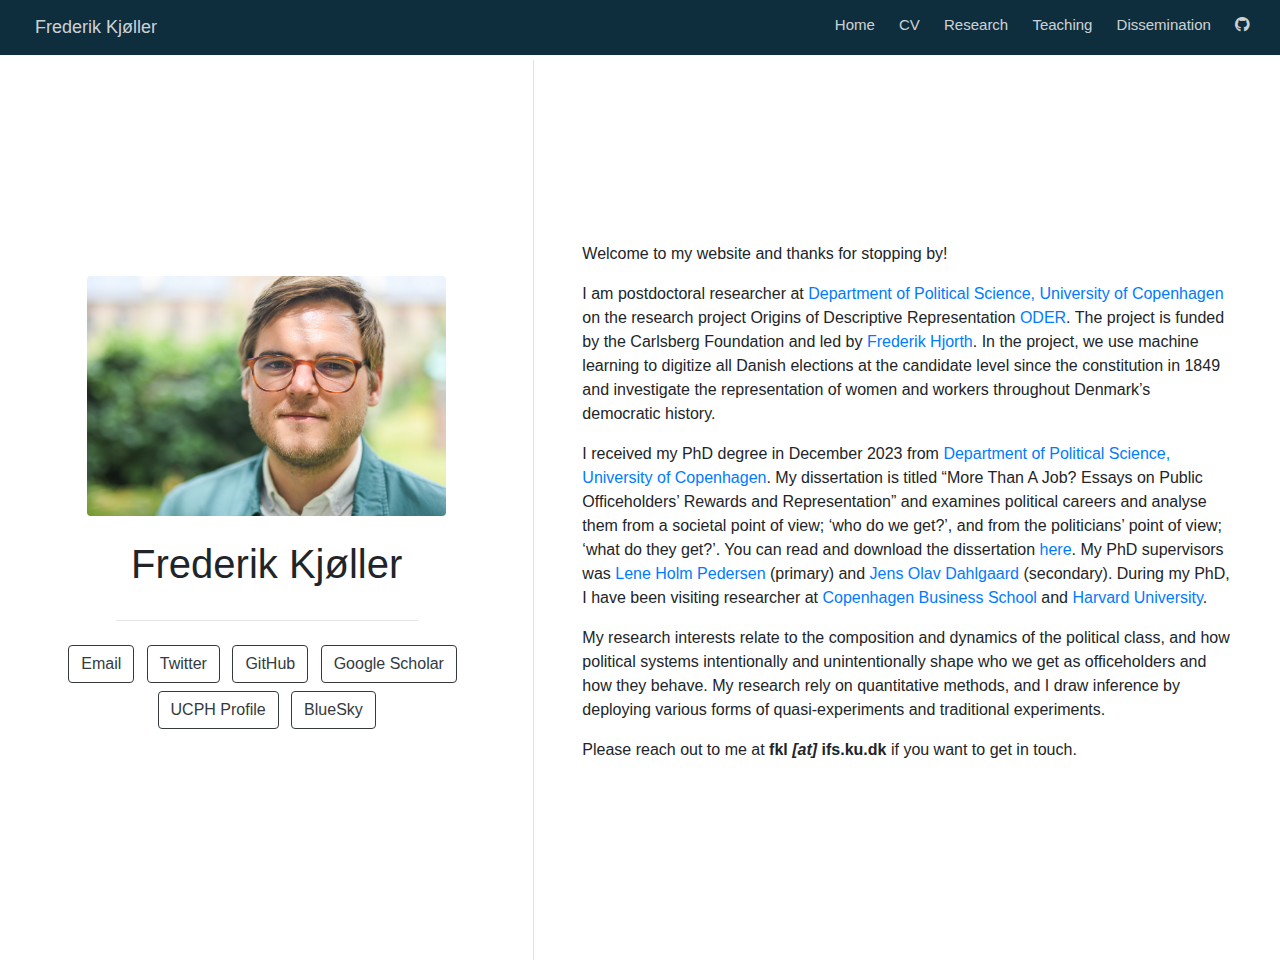
==== docs/index.html @ 283f20e9 "new dissertation link" ====
<!doctype html>
<html lang="en">
  <head>
    <!-- Required meta tags -->
    <meta charset="utf-8">
    <meta name="viewport" content="width=device-width, initial-scale=1, shrink-to-fit=no">

    <!-- Bootstrap CSS -->
    <link rel="stylesheet" href="https://stackpath.bootstrapcdn.com/bootstrap/4.5.0/css/bootstrap.min.css">

    <link href="https://fonts.googleapis.com/css2?family=Roboto+Slab&display=swap" rel="stylesheet">
    <style type="text/css">body {font-family: 'Roboto Slab', serif;}</style>

    <title>Frederik Kjøller</title>

    
          <!--radix_placeholder_navigation_in_header-->
          <meta name="distill:offset" content=""/>

          <script type="application/javascript">

            window.headroom_prevent_pin = false;

            window.document.addEventListener("DOMContentLoaded", function (event) {

              // initialize headroom for banner
              var header = $('header').get(0);
              var headerHeight = header.offsetHeight;
              var headroom = new Headroom(header, {
                tolerance: 5,
                onPin : function() {
                  if (window.headroom_prevent_pin) {
                    window.headroom_prevent_pin = false;
                    headroom.unpin();
                  }
                }
              });
              headroom.init();
              if(window.location.hash)
                headroom.unpin();
              $(header).addClass('headroom--transition');

              // offset scroll location for banner on hash change
              // (see: https://github.com/WickyNilliams/headroom.js/issues/38)
              window.addEventListener("hashchange", function(event) {
                window.scrollTo(0, window.pageYOffset - (headerHeight + 25));
              });

              // responsive menu
              $('.distill-site-header').each(function(i, val) {
                var topnav = $(this);
                var toggle = topnav.find('.nav-toggle');
                toggle.on('click', function() {
                  topnav.toggleClass('responsive');
                });
              });

              // nav dropdowns
              $('.nav-dropbtn').click(function(e) {
                $(this).next('.nav-dropdown-content').toggleClass('nav-dropdown-active');
                $(this).parent().siblings('.nav-dropdown')
                   .children('.nav-dropdown-content').removeClass('nav-dropdown-active');
              });
              $("body").click(function(e){
                $('.nav-dropdown-content').removeClass('nav-dropdown-active');
              });
              $(".nav-dropdown").click(function(e){
                e.stopPropagation();
              });
            });
          </script>

          <style type="text/css">

          /* Theme (user-documented overrideables for nav appearance) */

          .distill-site-nav {
            color: rgba(255, 255, 255, 0.8);
            background-color: #0F2E3D;
            font-size: 15px;
            font-weight: 300;
          }

          .distill-site-nav a {
            color: inherit;
            text-decoration: none;
          }

          .distill-site-nav a:hover {
            color: white;
          }

          @media print {
            .distill-site-nav {
              display: none;
            }
          }

          .distill-site-header {

          }

          .distill-site-footer {

          }


          /* Site Header */

          .distill-site-header {
            width: 100%;
            box-sizing: border-box;
            z-index: 3;
          }

          .distill-site-header .nav-left {
            display: inline-block;
            margin-left: 8px;
          }

          @media screen and (max-width: 768px) {
            .distill-site-header .nav-left {
              margin-left: 0;
            }
          }


          .distill-site-header .nav-right {
            float: right;
            margin-right: 8px;
          }

          .distill-site-header a,
          .distill-site-header .title {
            display: inline-block;
            text-align: center;
            padding: 14px 10px 14px 10px;
          }

          .distill-site-header .title {
            font-size: 18px;
            min-width: 150px;
          }

          .distill-site-header .logo {
            padding: 0;
          }

          .distill-site-header .logo img {
            display: none;
            max-height: 20px;
            width: auto;
            margin-bottom: -4px;
          }

          .distill-site-header .nav-image img {
            max-height: 18px;
            width: auto;
            display: inline-block;
            margin-bottom: -3px;
          }



          @media screen and (min-width: 1000px) {
            .distill-site-header .logo img {
              display: inline-block;
            }
            .distill-site-header .nav-left {
              margin-left: 20px;
            }
            .distill-site-header .nav-right {
              margin-right: 20px;
            }
            .distill-site-header .title {
              padding-left: 12px;
            }
          }


          .distill-site-header .nav-toggle {
            display: none;
          }

          .nav-dropdown {
            display: inline-block;
            position: relative;
          }

          .nav-dropdown .nav-dropbtn {
            border: none;
            outline: none;
            color: rgba(255, 255, 255, 0.8);
            padding: 16px 10px;
            background-color: transparent;
            font-family: inherit;
            font-size: inherit;
            font-weight: inherit;
            margin: 0;
            margin-top: 1px;
            z-index: 2;
          }

          .nav-dropdown-content {
            display: none;
            position: absolute;
            background-color: white;
            min-width: 200px;
            border: 1px solid rgba(0,0,0,0.15);
            border-radius: 4px;
            box-shadow: 0px 8px 16px 0px rgba(0,0,0,0.1);
            z-index: 1;
            margin-top: 2px;
            white-space: nowrap;
            padding-top: 4px;
            padding-bottom: 4px;
          }

          .nav-dropdown-content hr {
            margin-top: 4px;
            margin-bottom: 4px;
            border: none;
            border-bottom: 1px solid rgba(0, 0, 0, 0.1);
          }

          .nav-dropdown-active {
            display: block;
          }

          .nav-dropdown-content a, .nav-dropdown-content .nav-dropdown-header {
            color: black;
            padding: 6px 24px;
            text-decoration: none;
            display: block;
            text-align: left;
          }

          .nav-dropdown-content .nav-dropdown-header {
            display: block;
            padding: 5px 24px;
            padding-bottom: 0;
            text-transform: uppercase;
            font-size: 14px;
            color: #999999;
            white-space: nowrap;
          }

          .nav-dropdown:hover .nav-dropbtn {
            color: white;
          }

          .nav-dropdown-content a:hover {
            background-color: #ddd;
            color: black;
          }

          .nav-right .nav-dropdown-content {
            margin-left: -45%;
            right: 0;
          }

          @media screen and (max-width: 768px) {
            .distill-site-header a, .distill-site-header .nav-dropdown  {display: none;}
            .distill-site-header a.nav-toggle {
              float: right;
              display: block;
            }
            .distill-site-header .title {
              margin-left: 0;
            }
            .distill-site-header .nav-right {
              margin-right: 0;
            }
            .distill-site-header {
              overflow: hidden;
            }
            .nav-right .nav-dropdown-content {
              margin-left: 0;
            }
          }


          @media screen and (max-width: 768px) {
            .distill-site-header.responsive {position: relative; min-height: 500px; }
            .distill-site-header.responsive a.nav-toggle {
              position: absolute;
              right: 0;
              top: 0;
            }
            .distill-site-header.responsive a,
            .distill-site-header.responsive .nav-dropdown {
              display: block;
              text-align: left;
            }
            .distill-site-header.responsive .nav-left,
            .distill-site-header.responsive .nav-right {
              width: 100%;
            }
            .distill-site-header.responsive .nav-dropdown {float: none;}
            .distill-site-header.responsive .nav-dropdown-content {position: relative;}
            .distill-site-header.responsive .nav-dropdown .nav-dropbtn {
              display: block;
              width: 100%;
              text-align: left;
            }
          }

          /* Site Footer */

          .distill-site-footer {
            width: 100%;
            overflow: hidden;
            box-sizing: border-box;
            z-index: 3;
            margin-top: 30px;
            padding-top: 30px;
            padding-bottom: 30px;
            text-align: center;
          }

          /* Headroom */

          d-title {
            padding-top: 6rem;
          }

          @media print {
            d-title {
              padding-top: 4rem;
            }
          }

          .headroom {
            z-index: 1000;
            position: fixed;
            top: 0;
            left: 0;
            right: 0;
          }

          .headroom--transition {
            transition: all .4s ease-in-out;
          }

          .headroom--unpinned {
            top: -100px;
          }

          .headroom--pinned {
            top: 0;
          }

          /* adjust viewport for navbar height */
          /* helps vertically center bootstrap (non-distill) content */
          .min-vh-100 {
            min-height: calc(100vh - 100px) !important;
          }

          </style>

          <script src="site_libs/jquery-3.6.0/jquery-3.6.0.min.js"></script>
          <link href="site_libs/font-awesome-5.1.0/css/all.css" rel="stylesheet"/>
          <link href="site_libs/font-awesome-5.1.0/css/v4-shims.css" rel="stylesheet"/>
          <script src="site_libs/headroom-0.9.4/headroom.min.js"></script>
          <script src="site_libs/autocomplete-0.37.1/autocomplete.min.js"></script>
          <script src="site_libs/fuse-6.4.1/fuse.min.js"></script>

          <script type="application/javascript">

          function getMeta(metaName) {
            var metas = document.getElementsByTagName('meta');
            for (let i = 0; i < metas.length; i++) {
              if (metas[i].getAttribute('name') === metaName) {
                return metas[i].getAttribute('content');
              }
            }
            return '';
          }

          function offsetURL(url) {
            var offset = getMeta('distill:offset');
            return offset ? offset + '/' + url : url;
          }

          function createFuseIndex() {

            // create fuse index
            var options = {
              keys: [
                { name: 'title', weight: 20 },
                { name: 'categories', weight: 15 },
                { name: 'description', weight: 10 },
                { name: 'contents', weight: 5 },
              ],
              ignoreLocation: true,
              threshold: 0
            };
            var fuse = new window.Fuse([], options);

            // fetch the main search.json
            return fetch(offsetURL('search.json'))
              .then(function(response) {
                if (response.status == 200) {
                  return response.json().then(function(json) {
                    // index main articles
                    json.articles.forEach(function(article) {
                      fuse.add(article);
                    });
                    // download collections and index their articles
                    return Promise.all(json.collections.map(function(collection) {
                      return fetch(offsetURL(collection)).then(function(response) {
                        if (response.status === 200) {
                          return response.json().then(function(articles) {
                            articles.forEach(function(article) {
                              fuse.add(article);
                            });
                          })
                        } else {
                          return Promise.reject(
                            new Error('Unexpected status from search index request: ' +
                                      response.status)
                          );
                        }
                      });
                    })).then(function() {
                      return fuse;
                    });
                  });

                } else {
                  return Promise.reject(
                    new Error('Unexpected status from search index request: ' +
                                response.status)
                  );
                }
              });
          }

          window.document.addEventListener("DOMContentLoaded", function (event) {

            // get search element (bail if we don't have one)
            var searchEl = window.document.getElementById('distill-search');
            if (!searchEl)
              return;

            createFuseIndex()
              .then(function(fuse) {

                // make search box visible
                searchEl.classList.remove('hidden');

                // initialize autocomplete
                var options = {
                  autoselect: true,
                  hint: false,
                  minLength: 2,
                };
                window.autocomplete(searchEl, options, [{
                  source: function(query, callback) {
                    const searchOptions = {
                      isCaseSensitive: false,
                      shouldSort: true,
                      minMatchCharLength: 2,
                      limit: 10,
                    };
                    var results = fuse.search(query, searchOptions);
                    callback(results
                      .map(function(result) { return result.item; })
                    );
                  },
                  templates: {
                    suggestion: function(suggestion) {
                      var img = suggestion.preview && Object.keys(suggestion.preview).length > 0
                        ? `<img src="${offsetURL(suggestion.preview)}"</img>`
                        : '';
                      var html = `
                        <div class="search-item">
                          <h3>${suggestion.title}</h3>
                          <div class="search-item-description">
                            ${suggestion.description || ''}
                          </div>
                          <div class="search-item-preview">
                            ${img}
                          </div>
                        </div>
                      `;
                      return html;
                    }
                  }
                }]).on('autocomplete:selected', function(event, suggestion) {
                  window.location.href = offsetURL(suggestion.path);
                });
                // remove inline display style on autocompleter (we want to
                // manage responsive display via css)
                $('.algolia-autocomplete').css("display", "");
              })
              .catch(function(error) {
                console.log(error);
              });

          });

          </script>

          <style type="text/css">

          .nav-search {
            font-size: x-small;
          }

          /* Algolioa Autocomplete */

          .algolia-autocomplete {
            display: inline-block;
            margin-left: 10px;
            vertical-align: sub;
            background-color: white;
            color: black;
            padding: 6px;
            padding-top: 8px;
            padding-bottom: 0;
            border-radius: 6px;
            border: 1px #0F2E3D solid;
            width: 180px;
          }


          @media screen and (max-width: 768px) {
            .distill-site-nav .algolia-autocomplete {
              display: none;
              visibility: hidden;
            }
            .distill-site-nav.responsive .algolia-autocomplete {
              display: inline-block;
              visibility: visible;
            }
            .distill-site-nav.responsive .algolia-autocomplete .aa-dropdown-menu {
              margin-left: 0;
              width: 400px;
              max-height: 400px;
            }
          }

          .algolia-autocomplete .aa-input, .algolia-autocomplete .aa-hint {
            width: 90%;
            outline: none;
            border: none;
          }

          .algolia-autocomplete .aa-hint {
            color: #999;
          }
          .algolia-autocomplete .aa-dropdown-menu {
            width: 550px;
            max-height: 70vh;
            overflow-x: visible;
            overflow-y: scroll;
            padding: 5px;
            margin-top: 3px;
            margin-left: -150px;
            background-color: #fff;
            border-radius: 5px;
            border: 1px solid #999;
            border-top: none;
          }

          .algolia-autocomplete .aa-dropdown-menu .aa-suggestion {
            cursor: pointer;
            padding: 5px 4px;
            border-bottom: 1px solid #eee;
          }

          .algolia-autocomplete .aa-dropdown-menu .aa-suggestion:last-of-type {
            border-bottom: none;
            margin-bottom: 2px;
          }

          .algolia-autocomplete .aa-dropdown-menu .aa-suggestion .search-item {
            overflow: hidden;
            font-size: 0.8em;
            line-height: 1.4em;
          }

          .algolia-autocomplete .aa-dropdown-menu .aa-suggestion .search-item h3 {
            font-size: 1rem;
            margin-block-start: 0;
            margin-block-end: 5px;
          }

          .algolia-autocomplete .aa-dropdown-menu .aa-suggestion .search-item-description {
            display: inline-block;
            overflow: hidden;
            height: 2.8em;
            width: 80%;
            margin-right: 4%;
          }

          .algolia-autocomplete .aa-dropdown-menu .aa-suggestion .search-item-preview {
            display: inline-block;
            width: 15%;
          }

          .algolia-autocomplete .aa-dropdown-menu .aa-suggestion .search-item-preview img {
            height: 3em;
            width: auto;
            display: none;
          }

          .algolia-autocomplete .aa-dropdown-menu .aa-suggestion .search-item-preview img[src] {
            display: initial;
          }

          .algolia-autocomplete .aa-dropdown-menu .aa-suggestion.aa-cursor {
            background-color: #eee;
          }
          .algolia-autocomplete .aa-dropdown-menu .aa-suggestion em {
            font-weight: bold;
            font-style: normal;
          }

          </style>


          <!--/radix_placeholder_navigation_in_header-->
          <!--radix_placeholder_site_in_header-->
          <!--/radix_placeholder_site_in_header-->
          
          <style type="text/css">
          body {
            padding-top: 60px;
          }
          </style>
          <style type="text/css">
          /* base variables */

          /* Edit the CSS properties in this file to create a custom
             Distill theme. Only edit values in the right column
             for each row; values shown are the CSS defaults.
             To return any property to the default,
             you may set its value to: unset
             All rows must end with a semi-colon.                      */

          /* Optional: embed custom fonts here with `@import`          */
          /* This must remain at the top of this file.                 */



          html {
            /*-- Main font sizes --*/
            --title-size:      50px;
            --body-size:       1.06rem;
            --code-size:       14px;
            --aside-size:      12px;
            --fig-cap-size:    13px;
            /*-- Main font colors --*/
            --title-color:     #000000;
            --header-color:    rgba(0, 0, 0, 0.8);
            --body-color:      rgba(0, 0, 0, 0.8);
            --aside-color:     rgba(0, 0, 0, 0.6);
            --fig-cap-color:   rgba(0, 0, 0, 0.6);
            /*-- Specify custom fonts ~~~ must be imported above   --*/
            --heading-font:    sans-serif;
            --mono-font:       monospace;
            --body-font:       sans-serif;
            --navbar-font:     sans-serif;  /* websites + blogs only */
          }

          /*-- ARTICLE METADATA --*/
          d-byline {
            --heading-size:    0.6rem;
            --heading-color:   rgba(0, 0, 0, 0.5);
            --body-size:       0.8rem;
            --body-color:      rgba(0, 0, 0, 0.8);
          }

          /*-- ARTICLE TABLE OF CONTENTS --*/
          .d-contents {
            --heading-size:    18px;
            --contents-size:   13px;
          }

          /*-- ARTICLE APPENDIX --*/
          d-appendix {
            --heading-size:    15px;
            --heading-color:   rgba(0, 0, 0, 0.65);
            --text-size:       0.8em;
            --text-color:      rgba(0, 0, 0, 0.5);
          }

          /*-- WEBSITE HEADER + FOOTER --*/
          /* These properties only apply to Distill sites and blogs  */

          .distill-site-header {
            --title-size:       18px;
            --text-color:       rgba(255, 255, 255, 0.8);
            --text-size:        15px;
            --hover-color:      white;
            --bkgd-color:       #0F2E3D;
          }

          .distill-site-footer {
            --text-color:       rgba(255, 255, 255, 0.8);
            --text-size:        15px;
            --hover-color:      white;
            --bkgd-color:       #0F2E3D;
          }

          /*-- Additional custom styles --*/
          /* Add any additional CSS rules below                      */
          </style>
          <style type="text/css">
          /* base variables */

          /* Edit the CSS properties in this file to create a custom
             Distill theme. Only edit values in the right column
             for each row; values shown are the CSS defaults.
             To return any property to the default,
             you may set its value to: unset
             All rows must end with a semi-colon.                      */

          /* Optional: embed custom fonts here with `@import`          */
          /* This must remain at the top of this file.                 */



          html {
            /*-- Main font sizes --*/
            --title-size:      25px;
            --body-size:       0.85rem;
            --code-size:       14px;
            --aside-size:      12px;
            --fig-cap-size:    13px;
            /*-- Main font colors --*/
            --title-color:     #000000; /* this is title like "research" */
            --header-color:    rgba(0, 0, 0, 0.8); /* header */
            --body-color:      rgba(0, 0, 0, 0.8); /* selve brødteksten */
            --aside-color:     rgba(0, 0, 0, 0.6);
            --fig-cap-color:   rgba(0, 0, 0, 0.6);
            /*-- Specify custom fonts ~~~ must be imported above   --*/
            --heading-font:    sans-serif;
            --mono-font:       monospace;
            --body-font:       sans-serif;
            --navbar-font:     sans-serif;  /* websites + blogs only */
          }

          /*-- ARTICLE METADATA --*/
          d-byline {
            --heading-size:    0.6rem;
            --heading-color:   rgba(0, 0, 0, 0.5);
            --body-size:       0.8rem;
            --body-color:      rgba(0, 0, 0, 0.8);
          }

          /*-- ARTICLE TABLE OF CONTENTS --*/
          .d-contents {
            --heading-size:    18px;
            --contents-size:   13px;
          }

          /*-- ARTICLE APPENDIX --*/
          d-appendix {
            --heading-size:    15px;
            --heading-color:   rgba(0, 0, 0, 0.65);
            --text-size:       0.8em;
            --text-color:      rgba(0, 0, 0, 0.5);
          }

          /*-- WEBSITE HEADER + FOOTER --*/
          /* These properties only apply to Distill sites and blogs  */

          .distill-site-header {
            --title-size:       18px;
            --text-color:       rgba(255, 255, 255, 0.8);
            --text-size:        15px;
            --hover-color:      white;
            --bkgd-color:       #0F2E3D;
          }

          .distill-site-footer {
            --text-color:       rgba(255, 255, 255, 0.8);
            --text-size:        15px;
            --hover-color:      white;
            --bkgd-color:       #0F2E3D;
          }

          /*-- Additional custom styles --*/
          /* Add any additional CSS rules below                      */

          .posts-list .metadata .publishedDate {
              color: rgb(249, 83, 85);
          }

          /* Line spacing 
          .adjust-line-height {
            line-height: 1em;
          }*/

          /* Use specific font in the body of the text */
          /*html, body, p {
              /*font-weight: 200;*/
              /*line-height: 1rem;
              /*font-style: normal;*/
          /*} */</style>
          <style type="text/css">
          /* base style */

          /* FONT FAMILIES */

          :root {
            --heading-default: -apple-system, BlinkMacSystemFont, "Segoe UI", Roboto, Oxygen, Ubuntu, Cantarell, "Fira Sans", "Droid Sans", "Helvetica Neue", Arial, sans-serif;
            --mono-default: Consolas, Monaco, 'Andale Mono', 'Ubuntu Mono', monospace;
            --body-default: -apple-system, BlinkMacSystemFont, "Segoe UI", Roboto, Oxygen, Ubuntu, Cantarell, "Fira Sans", "Droid Sans", "Helvetica Neue", Arial, sans-serif;
          }

          body,
          .posts-list .post-preview p,
          .posts-list .description p {
            font-family: var(--body-font), var(--body-default);
          }

          h1, h2, h3, h4, h5, h6,
          .posts-list .post-preview h2,
          .posts-list .description h2 {
            font-family: var(--heading-font), var(--heading-default);
          }

          d-article div.sourceCode code,
          d-article pre code {
            font-family: var(--mono-font), var(--mono-default);
          }


          /*-- TITLE --*/
          d-title h1,
          .posts-list > h1 {
            color: var(--title-color, black);
          }

          d-title h1 {
            font-size: var(--title-size, 50px);
          }

          /*-- HEADERS --*/
          d-article h1,
          d-article h2,
          d-article h3,
          d-article h4,
          d-article h5,
          d-article h6 {
            color: var(--header-color, rgba(0, 0, 0, 0.8));
          }

          /*-- BODY --*/
          d-article > p,  /* only text inside of <p> tags */
          d-article > ul, /* lists */
          d-article > ol {
            color: var(--body-color, rgba(0, 0, 0, 0.8));
            font-size: var(--body-size, 1.06rem);
          }


          /*-- CODE --*/
          d-article div.sourceCode code,
          d-article pre code {
            font-size: var(--code-size, 14px);
          }

          /*-- ASIDE --*/
          d-article aside {
            font-size: var(--aside-size, 12px);
            color: var(--aside-color, rgba(0, 0, 0, 0.6));
          }

          /*-- FIGURE CAPTIONS --*/
          figure .caption,
          figure figcaption,
          .figure .caption {
            font-size: var(--fig-cap-size, 13px);
            color: var(--fig-cap-color, rgba(0, 0, 0, 0.6));
          }

          /*-- METADATA --*/
          d-byline h3 {
            font-size: var(--heading-size, 0.6rem);
            color: var(--heading-color, rgba(0, 0, 0, 0.5));
          }

          d-byline {
            font-size: var(--body-size, 0.8rem);
            color: var(--body-color, rgba(0, 0, 0, 0.8));
          }

          d-byline a,
          d-article d-byline a {
            color: var(--body-color, rgba(0, 0, 0, 0.8));
          }

          /*-- TABLE OF CONTENTS --*/
          .d-contents nav h3 {
            font-size: var(--heading-size, 18px);
          }

          .d-contents nav a {
            font-size: var(--contents-size, 13px);
          }

          /*-- APPENDIX --*/
          d-appendix h3 {
            font-size: var(--heading-size, 15px);
            color: var(--heading-color, rgba(0, 0, 0, 0.65));
          }

          d-appendix {
            font-size: var(--text-size, 0.8em);
            color: var(--text-color, rgba(0, 0, 0, 0.5));
          }

          d-appendix d-footnote-list a.footnote-backlink {
            color: var(--text-color, rgba(0, 0, 0, 0.5));
          }

          /*-- WEBSITE HEADER + FOOTER --*/
          .distill-site-header .title {
            font-size: var(--title-size, 18px);
            font-family: var(--navbar-font), var(--heading-default);
          }

          .distill-site-header a,
          .nav-dropdown .nav-dropbtn {
            font-family: var(--navbar-font), var(--heading-default);
          }

          .nav-dropdown .nav-dropbtn {
            color: var(--text-color, rgba(255, 255, 255, 0.8));
            font-size: var(--text-size, 15px);
          }

          .distill-site-header a:hover,
          .nav-dropdown:hover .nav-dropbtn {
            color: var(--hover-color, white);
          }

          .distill-site-header {
            font-size: var(--text-size, 15px);
            color: var(--text-color, rgba(255, 255, 255, 0.8));
            background-color: var(--bkgd-color, #0F2E3D);
          }

          .distill-site-footer {
            font-size: var(--text-size, 15px);
            color: var(--text-color, rgba(255, 255, 255, 0.8));
            background-color: var(--bkgd-color, #0F2E3D);
          }

          .distill-site-footer a:hover {
            color: var(--hover-color, white);
          }</style>
          <script src="/Library/Frameworks/R.framework/Versions/4.1/Resources/library/rmarkdown/rmd/h/pandoc/header-attrs.js"></script>
    
    
  </head>
  <body>

          <!--radix_placeholder_navigation_before_body-->
          <header class="header header--fixed" role="banner">
          <nav class="distill-site-nav distill-site-header">
          <div class="nav-left">
          <a href="index.html" class="title">Frederik Kjøller</a>
          </div>
          <div class="nav-right">
          <a href="index.html">Home</a>
          <a href="cv.html">CV</a>
          <a href="research.html">Research</a>
          <a href="teaching.html">Teaching</a>
          <a href="dissemination.html">Dissemination</a>
          <a href="https://github.com/fkjoellerlarsen">
          <i class="fab fa-github" aria-hidden="true"></i>
          </a>
          <a href="javascript:void(0);" class="nav-toggle">&#9776;</a>
          </div>
          </nav>
          </header>
          <!--/radix_placeholder_navigation_before_body-->
          <!--radix_placeholder_site_before_body-->
          <!--/radix_placeholder_site_before_body-->
    
    <div class="container-fluid d-none d-lg-block d-xl-block">
      <div class="d-flex row flex-row vh-100">
        <div class="d-flex flex-column col-5 align-items-center text-center align-self-center">
          <div class="mx-auto text-center">
            <div class="p-3">
              <img src="images/image_of_me.jpg" style="height:15rem" class="rounded">
            </div>
            <div class="p-2">
              <h1>Frederik Kjøller</h1>
            </div>
            <hr style="width:60%;"/>
            <div class="p-2">
              <div id="icon-list">
                <ul class="list-inline">
                                    <li class="list-inline-item">
                    <a href=mailto:fkl@ifs.ku.dk>
                      <button type="button" class="btn btn-outline-dark mb-2">
                        Email
                      </button>
                    </a>
                  </li>
                                    <li class="list-inline-item">
                    <a href=https://twitter.com/fkjoellerlarsen>
                      <button type="button" class="btn btn-outline-dark mb-2">
                        Twitter
                      </button>
                    </a>
                  </li>
                                    <li class="list-inline-item">
                    <a href=https://github.com/fkjoellerlarsen>
                      <button type="button" class="btn btn-outline-dark mb-2">
                        GitHub
                      </button>
                    </a>
                  </li>
                                    <li class="list-inline-item">
                    <a href=https://scholar.google.com/citations?user=2jFLHrgAAAAJ&amp;hl=en&amp;oi=ao>
                      <button type="button" class="btn btn-outline-dark mb-2">
                        Google Scholar
                      </button>
                    </a>
                  </li>
                                    <li class="list-inline-item">
                    <a href=https://politicalscience.ku.dk/staff/phd/?pure=en/persons/490612>
                      <button type="button" class="btn btn-outline-dark mb-2">
                        UCPH Profile
                      </button>
                    </a>
                  </li>
                                    <li class="list-inline-item">
                    <a href=https://bsky.app/profile/fkjoeller.bsky.social>
                      <button type="button" class="btn btn-outline-dark mb-2">
                        BlueSky
                      </button>
                    </a>
                  </li>
                                  </ul>
              </div>
            </div>
          </div>
        </div>
        <div class="d-flex flex-column vh-100 border-left"></div>
        <div class="d-flex flex-column col px-5 align-items-center align-self-center mh-100" style="overflow-y: scroll;">
          <div class="my-5" id="content">
            <p>Welcome to my website and thanks for stopping by!</p>
            <p>I am postdoctoral researcher at <a
            href="https://politicalscience.ku.dk/">Department of
            Political Science, University of Copenhagen</a> on the
            research project Origins of Descriptive Representation <a
            href="https://www.carlsbergfondet.dk/en/Forskningsaktiviteter/Bevillingsstatistik/Bevillingsoversigt/CF22_0819_Frederik-Hjorth">ODER</a>.
            The project is funded by the Carlsberg Foundation and led by
            <a href="https://fghjorth.github.io/">Frederik Hjorth</a>.
            In the project, we use machine learning to digitize all
            Danish elections at the candidate level since the
            constitution in 1849 and investigate the representation of
            women and workers throughout Denmark’s democratic
            history.</p>
            <p>I received my PhD degree in December 2023 from <a
            href="https://politicalscience.ku.dk/">Department of
            Political Science, University of Copenhagen</a>. My
            dissertation is titled “More Than A Job? Essays on Public
            Officeholders’ Rewards and Representation” and examines
            political careers and analyse them from a societal point of
            view; ‘who do we get?’, and from the politicians’ point of
            view; ‘what do they get?’. You can read and download the
            dissertation <a
            href="https://www.dropbox.com/scl/fi/enie81c4cpdcdr0q4jruv/Kjoeller2023morethanajob.pdf?rlkey=x45lifhnqa7a23a6a9b9jf1dv&amp;dl=0">here</a>.
            My PhD supervisors was <a
            href="https://politicalscience.ku.dk/staff/Academic_staff/?pure=en/persons/16215">Lene
            Holm Pedersen</a> (primary) and <a
            href="https://jodahlgaard.com/">Jens Olav Dahlgaard</a>
            (secondary). During my PhD, I have been visiting researcher
            at <a
            href="https://www.cbs.dk/en/research/departments-and-centres/department-of-international-economics-government-and-business">Copenhagen
            Business School</a> and <a
            href="https://gov.harvard.edu">Harvard University</a>.</p>
            <p>My research interests relate to the composition and
            dynamics of the political class, and how political systems
            intentionally and unintentionally shape who we get as
            officeholders and how they behave. My research rely on
            quantitative methods, and I draw inference by deploying
            various forms of quasi-experiments and traditional
            experiments.</p>
            <p>Please reach out to me at <strong>fkl <em>[at]</em>
            ifs.ku.dk</strong> if you want to get in touch.</p>
          </div>
        </div>
      </div>
    </div>

    <div class="container-flex min-vh-100 d-block d-lg-none d-xl-none">
      <div class="d-flex flex-row justify-content-center">
        <div class="d-flex flex-col">
          <div class="mx-auto">
            <div class="p-3 mt-3 text-center">
              <img src="images/image_of_me.jpg" style="height:15rem" class="rounded">
            </div>
            <div class="p-2 text-center">
              <h1>Frederik Kjøller</h1>
            </div>
            <hr style="width:60%;"/>

            <div class="row justify-content-center align-items-center">
              <div class="col-8 p-1 text-center">
                <div class="list-group">
                                    <a href=mailto:fkl@ifs.ku.dk>
                    <button type="button" class="list-group-item list-group-item-action my-1 rounded">
                      Email
                    </button>
                  </a>
                                    <a href=https://twitter.com/fkjoellerlarsen>
                    <button type="button" class="list-group-item list-group-item-action my-1 rounded">
                      Twitter
                    </button>
                  </a>
                                    <a href=https://github.com/fkjoellerlarsen>
                    <button type="button" class="list-group-item list-group-item-action my-1 rounded">
                      GitHub
                    </button>
                  </a>
                                    <a href=https://scholar.google.com/citations?user=2jFLHrgAAAAJ&amp;hl=en&amp;oi=ao>
                    <button type="button" class="list-group-item list-group-item-action my-1 rounded">
                      Google Scholar
                    </button>
                  </a>
                                    <a href=https://politicalscience.ku.dk/staff/phd/?pure=en/persons/490612>
                    <button type="button" class="list-group-item list-group-item-action my-1 rounded">
                      UCPH Profile
                    </button>
                  </a>
                                    <a href=https://bsky.app/profile/fkjoeller.bsky.social>
                    <button type="button" class="list-group-item list-group-item-action my-1 rounded">
                      BlueSky
                    </button>
                  </a>
                                  </div>
              </div>
            </div>
            <div class="p pt-4 px-5">
              <p>Welcome to my website and thanks for stopping by!</p>
              <p>I am postdoctoral researcher at <a
              href="https://politicalscience.ku.dk/">Department of
              Political Science, University of Copenhagen</a> on the
              research project Origins of Descriptive Representation <a
              href="https://www.carlsbergfondet.dk/en/Forskningsaktiviteter/Bevillingsstatistik/Bevillingsoversigt/CF22_0819_Frederik-Hjorth">ODER</a>.
              The project is funded by the Carlsberg Foundation and led
              by <a href="https://fghjorth.github.io/">Frederik
              Hjorth</a>. In the project, we use machine learning to
              digitize all Danish elections at the candidate level since
              the constitution in 1849 and investigate the
              representation of women and workers throughout Denmark’s
              democratic history.</p>
              <p>I received my PhD degree in December 2023 from <a
              href="https://politicalscience.ku.dk/">Department of
              Political Science, University of Copenhagen</a>. My
              dissertation is titled “More Than A Job? Essays on Public
              Officeholders’ Rewards and Representation” and examines
              political careers and analyse them from a societal point
              of view; ‘who do we get?’, and from the politicians’ point
              of view; ‘what do they get?’. You can read and download
              the dissertation <a
              href="https://www.dropbox.com/scl/fi/enie81c4cpdcdr0q4jruv/Kjoeller2023morethanajob.pdf?rlkey=x45lifhnqa7a23a6a9b9jf1dv&amp;dl=0">here</a>.
              My PhD supervisors was <a
              href="https://politicalscience.ku.dk/staff/Academic_staff/?pure=en/persons/16215">Lene
              Holm Pedersen</a> (primary) and <a
              href="https://jodahlgaard.com/">Jens Olav Dahlgaard</a>
              (secondary). During my PhD, I have been visiting
              researcher at <a
              href="https://www.cbs.dk/en/research/departments-and-centres/department-of-international-economics-government-and-business">Copenhagen
              Business School</a> and <a
              href="https://gov.harvard.edu">Harvard University</a>.</p>
              <p>My research interests relate to the composition and
              dynamics of the political class, and how political systems
              intentionally and unintentionally shape who we get as
              officeholders and how they behave. My research rely on
              quantitative methods, and I draw inference by deploying
              various forms of quasi-experiments and traditional
              experiments.</p>
              <p>Please reach out to me at <strong>fkl <em>[at]</em>
              ifs.ku.dk</strong> if you want to get in touch.</p>
            </div>
        </div>
      </div>
    </div>

    <!-- Optional JavaScript -->
    <!-- jQuery first, then Popper.js, then Bootstrap JS -->
    <script src="https://code.jquery.com/jquery-3.5.1.slim.min.js" integrity="sha384-DfXdz2htPH0lsSSs5nCTpuj/zy4C+OGpamoFVy38MVBnE+IbbVYUew+OrCXaRkfj" crossorigin="anonymous"></script>
    <script src="https://cdn.jsdelivr.net/npm/popper.js@1.16.0/dist/umd/popper.min.js" integrity="sha384-Q6E9RHvbIyZFJoft+2mJbHaEWldlvI9IOYy5n3zV9zzTtmI3UksdQRVvoxMfooAo" crossorigin="anonymous"></script>
    <script src="https://stackpath.bootstrapcdn.com/bootstrap/4.5.0/js/bootstrap.min.js" integrity="sha384-OgVRvuATP1z7JjHLkuOU7Xw704+h835Lr+6QL9UvYjZE3Ipu6Tp75j7Bh/kR0JKI" crossorigin="anonymous"></script>

      <!--radix_placeholder_site_after_body-->
      <!--/radix_placeholder_site_after_body-->
      <!--radix_placeholder_navigation_after_body-->
      <!--/radix_placeholder_navigation_after_body-->
  
  </body>
</html>
---- docs/site_libs/font-awesome-5.1.0/css/all.css ----
/*!
 * Font Awesome Free 5.1.0 by @fontawesome - https://fontawesome.com
 * License - https://fontawesome.com/license (Icons: CC BY 4.0, Fonts: SIL OFL 1.1, Code: MIT License)
 */
.fa,.fab,.fal,.far,.fas{-moz-osx-font-smoothing:grayscale;-webkit-font-smoothing:antialiased;display:inline-block;font-style:normal;font-variant:normal;text-rendering:auto;line-height:1}.fa-lg{font-size:1.33333em;line-height:.75em;vertical-align:-.0667em}.fa-xs{font-size:.75em}.fa-sm{font-size:.875em}.fa-1x{font-size:1em}.fa-2x{font-size:2em}.fa-3x{font-size:3em}.fa-4x{font-size:4em}.fa-5x{font-size:5em}.fa-6x{font-size:6em}.fa-7x{font-size:7em}.fa-8x{font-size:8em}.fa-9x{font-size:9em}.fa-10x{font-size:10em}.fa-fw{text-align:center;width:1.25em}.fa-ul{list-style-type:none;margin-left:2.5em;padding-left:0}.fa-ul>li{position:relative}.fa-li{left:-2em;position:absolute;text-align:center;width:2em;line-height:inherit}.fa-border{border:.08em solid #eee;border-radius:.1em;padding:.2em .25em .15em}.fa-pull-left{float:left}.fa-pull-right{float:right}.fa.fa-pull-left,.fab.fa-pull-left,.fal.fa-pull-left,.far.fa-pull-left,.fas.fa-pull-left{margin-right:.3em}.fa.fa-pull-right,.fab.fa-pull-right,.fal.fa-pull-right,.far.fa-pull-right,.fas.fa-pull-right{margin-left:.3em}.fa-spin{animation:a 2s infinite linear}.fa-pulse{animation:a 1s infinite steps(8)}@keyframes a{0%{transform:rotate(0deg)}to{transform:rotate(1turn)}}.fa-rotate-90{-ms-filter:"progid:DXImageTransform.Microsoft.BasicImage(rotation=1)";transform:rotate(90deg)}.fa-rotate-180{-ms-filter:"progid:DXImageTransform.Microsoft.BasicImage(rotation=2)";transform:rotate(180deg)}.fa-rotate-270{-ms-filter:"progid:DXImageTransform.Microsoft.BasicImage(rotation=3)";transform:rotate(270deg)}.fa-flip-horizontal{-ms-filter:"progid:DXImageTransform.Microsoft.BasicImage(rotation=0, mirror=1)";transform:scaleX(-1)}.fa-flip-vertical{transform:scaleY(-1)}.fa-flip-horizontal.fa-flip-vertical,.fa-flip-vertical{-ms-filter:"progid:DXImageTransform.Microsoft.BasicImage(rotation=2, mirror=1)"}.fa-flip-horizontal.fa-flip-vertical{transform:scale(-1)}:root .fa-flip-horizontal,:root .fa-flip-vertical,:root .fa-rotate-90,:root .fa-rotate-180,:root .fa-rotate-270{-webkit-filter:none;filter:none}.fa-stack{display:inline-block;height:2em;line-height:2em;position:relative;vertical-align:middle;width:2em}.fa-stack-1x,.fa-stack-2x{left:0;position:absolute;text-align:center;width:100%}.fa-stack-1x{line-height:inherit}.fa-stack-2x{font-size:2em}.fa-inverse{color:#fff}.fa-500px:before{content:"\f26e"}.fa-accessible-icon:before{content:"\f368"}.fa-accusoft:before{content:"\f369"}.fa-address-book:before{content:"\f2b9"}.fa-address-card:before{content:"\f2bb"}.fa-adjust:before{content:"\f042"}.fa-adn:before{content:"\f170"}.fa-adversal:before{content:"\f36a"}.fa-affiliatetheme:before{content:"\f36b"}.fa-algolia:before{content:"\f36c"}.fa-align-center:before{content:"\f037"}.fa-align-justify:before{content:"\f039"}.fa-align-left:before{content:"\f036"}.fa-align-right:before{content:"\f038"}.fa-allergies:before{content:"\f461"}.fa-amazon:before{content:"\f270"}.fa-amazon-pay:before{content:"\f42c"}.fa-ambulance:before{content:"\f0f9"}.fa-american-sign-language-interpreting:before{content:"\f2a3"}.fa-amilia:before{content:"\f36d"}.fa-anchor:before{content:"\f13d"}.fa-android:before{content:"\f17b"}.fa-angellist:before{content:"\f209"}.fa-angle-double-down:before{content:"\f103"}.fa-angle-double-left:before{content:"\f100"}.fa-angle-double-right:before{content:"\f101"}.fa-angle-double-up:before{content:"\f102"}.fa-angle-down:before{content:"\f107"}.fa-angle-left:before{content:"\f104"}.fa-angle-right:before{content:"\f105"}.fa-angle-up:before{content:"\f106"}.fa-angry:before{content:"\f556"}.fa-angrycreative:before{content:"\f36e"}.fa-angular:before{content:"\f420"}.fa-app-store:before{content:"\f36f"}.fa-app-store-ios:before{content:"\f370"}.fa-apper:before{content:"\f371"}.fa-apple:before{content:"\f179"}.fa-apple-pay:before{content:"\f415"}.fa-archive:before{content:"\f187"}.fa-archway:before{content:"\f557"}.fa-arrow-alt-circle-down:before{content:"\f358"}.fa-arrow-alt-circle-left:before{content:"\f359"}.fa-arrow-alt-circle-right:before{content:"\f35a"}.fa-arrow-alt-circle-up:before{content:"\f35b"}.fa-arrow-circle-down:before{content:"\f0ab"}.fa-arrow-circle-left:before{content:"\f0a8"}.fa-arrow-circle-right:before{content:"\f0a9"}.fa-arrow-circle-up:before{content:"\f0aa"}.fa-arrow-down:before{content:"\f063"}.fa-arrow-left:before{content:"\f060"}.fa-arrow-right:before{content:"\f061"}.fa-arrow-up:before{content:"\f062"}.fa-arrows-alt:before{content:"\f0b2"}.fa-arrows-alt-h:before{content:"\f337"}.fa-arrows-alt-v:before{content:"\f338"}.fa-assistive-listening-systems:before{content:"\f2a2"}.fa-asterisk:before{content:"\f069"}.fa-asymmetrik:before{content:"\f372"}.fa-at:before{content:"\f1fa"}.fa-atlas:before{content:"\f558"}.fa-audible:before{content:"\f373"}.fa-audio-description:before{content:"\f29e"}.fa-autoprefixer:before{content:"\f41c"}.fa-avianex:before{content:"\f374"}.fa-aviato:before{content:"\f421"}.fa-award:before{content:"\f559"}.fa-aws:before{content:"\f375"}.fa-backspace:before{content:"\f55a"}.fa-backward:before{content:"\f04a"}.fa-balance-scale:before{content:"\f24e"}.fa-ban:before{content:"\f05e"}.fa-band-aid:before{content:"\f462"}.fa-bandcamp:before{content:"\f2d5"}.fa-barcode:before{content:"\f02a"}.fa-bars:before{content:"\f0c9"}.fa-baseball-ball:before{content:"\f433"}.fa-basketball-ball:before{content:"\f434"}.fa-bath:before{content:"\f2cd"}.fa-battery-empty:before{content:"\f244"}.fa-battery-full:before{content:"\f240"}.fa-battery-half:before{content:"\f242"}.fa-battery-quarter:before{content:"\f243"}.fa-battery-three-quarters:before{content:"\f241"}.fa-bed:before{content:"\f236"}.fa-beer:before{content:"\f0fc"}.fa-behance:before{content:"\f1b4"}.fa-behance-square:before{content:"\f1b5"}.fa-bell:before{content:"\f0f3"}.fa-bell-slash:before{content:"\f1f6"}.fa-bezier-curve:before{content:"\f55b"}.fa-bicycle:before{content:"\f206"}.fa-bimobject:before{content:"\f378"}.fa-binoculars:before{content:"\f1e5"}.fa-birthday-cake:before{content:"\f1fd"}.fa-bitbucket:before{content:"\f171"}.fa-bitcoin:before{content:"\f379"}.fa-bity:before{content:"\f37a"}.fa-black-tie:before{content:"\f27e"}.fa-blackberry:before{content:"\f37b"}.fa-blender:before{content:"\f517"}.fa-blind:before{content:"\f29d"}.fa-blogger:before{content:"\f37c"}.fa-blogger-b:before{content:"\f37d"}.fa-bluetooth:before{content:"\f293"}.fa-bluetooth-b:before{content:"\f294"}.fa-bold:before{content:"\f032"}.fa-bolt:before{content:"\f0e7"}.fa-bomb:before{content:"\f1e2"}.fa-bong:before{content:"\f55c"}.fa-book:before{content:"\f02d"}.fa-book-open:before{content:"\f518"}.fa-bookmark:before{content:"\f02e"}.fa-bowling-ball:before{content:"\f436"}.fa-box:before{content:"\f466"}.fa-box-open:before{content:"\f49e"}.fa-boxes:before{content:"\f468"}.fa-braille:before{content:"\f2a1"}.fa-briefcase:before{content:"\f0b1"}.fa-briefcase-medical:before{content:"\f469"}.fa-broadcast-tower:before{content:"\f519"}.fa-broom:before{content:"\f51a"}.fa-brush:before{content:"\f55d"}.fa-btc:before{content:"\f15a"}.fa-bug:before{content:"\f188"}.fa-building:before{content:"\f1ad"}.fa-bullhorn:before{content:"\f0a1"}.fa-bullseye:before{content:"\f140"}.fa-burn:before{content:"\f46a"}.fa-buromobelexperte:before{content:"\f37f"}.fa-bus:before{content:"\f207"}.fa-bus-alt:before{content:"\f55e"}.fa-buysellads:before{content:"\f20d"}.fa-calculator:before{content:"\f1ec"}.fa-calendar:before{content:"\f133"}.fa-calendar-alt:before{content:"\f073"}.fa-calendar-check:before{content:"\f274"}.fa-calendar-minus:before{content:"\f272"}.fa-calendar-plus:before{content:"\f271"}.fa-calendar-times:before{content:"\f273"}.fa-camera:before{content:"\f030"}.fa-camera-retro:before{content:"\f083"}.fa-cannabis:before{content:"\f55f"}.fa-capsules:before{content:"\f46b"}.fa-car:before{content:"\f1b9"}.fa-caret-down:before{content:"\f0d7"}.fa-caret-left:before{content:"\f0d9"}.fa-caret-right:before{content:"\f0da"}.fa-caret-square-down:before{content:"\f150"}.fa-caret-square-left:before{content:"\f191"}.fa-caret-square-right:before{content:"\f152"}.fa-caret-square-up:before{content:"\f151"}.fa-caret-up:before{content:"\f0d8"}.fa-cart-arrow-down:before{content:"\f218"}.fa-cart-plus:before{content:"\f217"}.fa-cc-amazon-pay:before{content:"\f42d"}.fa-cc-amex:before{content:"\f1f3"}.fa-cc-apple-pay:before{content:"\f416"}.fa-cc-diners-club:before{content:"\f24c"}.fa-cc-discover:before{content:"\f1f2"}.fa-cc-jcb:before{content:"\f24b"}.fa-cc-mastercard:before{content:"\f1f1"}.fa-cc-paypal:before{content:"\f1f4"}.fa-cc-stripe:before{content:"\f1f5"}.fa-cc-visa:before{content:"\f1f0"}.fa-centercode:before{content:"\f380"}.fa-certificate:before{content:"\f0a3"}.fa-chalkboard:before{content:"\f51b"}.fa-chalkboard-teacher:before{content:"\f51c"}.fa-chart-area:before{content:"\f1fe"}.fa-chart-bar:before{content:"\f080"}.fa-chart-line:before{content:"\f201"}.fa-chart-pie:before{content:"\f200"}.fa-check:before{content:"\f00c"}.fa-check-circle:before{content:"\f058"}.fa-check-double:before{content:"\f560"}.fa-check-square:before{content:"\f14a"}.fa-chess:before{content:"\f439"}.fa-chess-bishop:before{content:"\f43a"}.fa-chess-board:before{content:"\f43c"}.fa-chess-king:before{content:"\f43f"}.fa-chess-knight:before{content:"\f441"}.fa-chess-pawn:before{content:"\f443"}.fa-chess-queen:before{content:"\f445"}.fa-chess-rook:before{content:"\f447"}.fa-chevron-circle-down:before{content:"\f13a"}.fa-chevron-circle-left:before{content:"\f137"}.fa-chevron-circle-right:before{content:"\f138"}.fa-chevron-circle-up:before{content:"\f139"}.fa-chevron-down:before{content:"\f078"}.fa-chevron-left:before{content:"\f053"}.fa-chevron-right:before{content:"\f054"}.fa-chevron-up:before{content:"\f077"}.fa-child:before{content:"\f1ae"}.fa-chrome:before{content:"\f268"}.fa-church:before{content:"\f51d"}.fa-circle:before{content:"\f111"}.fa-circle-notch:before{content:"\f1ce"}.fa-clipboard:before{content:"\f328"}.fa-clipboard-check:before{content:"\f46c"}.fa-clipboard-list:before{content:"\f46d"}.fa-clock:before{content:"\f017"}.fa-clone:before{content:"\f24d"}.fa-closed-captioning:before{content:"\f20a"}.fa-cloud:before{content:"\f0c2"}.fa-cloud-download-alt:before{content:"\f381"}.fa-cloud-upload-alt:before{content:"\f382"}.fa-cloudscale:before{content:"\f383"}.fa-cloudsmith:before{content:"\f384"}.fa-cloudversify:before{content:"\f385"}.fa-cocktail:before{content:"\f561"}.fa-code:before{content:"\f121"}.fa-code-branch:before{content:"\f126"}.fa-codepen:before{content:"\f1cb"}.fa-codiepie:before{content:"\f284"}.fa-coffee:before{content:"\f0f4"}.fa-cog:before{content:"\f013"}.fa-cogs:before{content:"\f085"}.fa-coins:before{content:"\f51e"}.fa-columns:before{content:"\f0db"}.fa-comment:before{content:"\f075"}.fa-comment-alt:before{content:"\f27a"}.fa-comment-dots:before{content:"\f4ad"}.fa-comment-slash:before{content:"\f4b3"}.fa-comments:before{content:"\f086"}.fa-compact-disc:before{content:"\f51f"}.fa-compass:before{content:"\f14e"}.fa-compress:before{content:"\f066"}.fa-concierge-bell:before{content:"\f562"}.fa-connectdevelop:before{content:"\f20e"}.fa-contao:before{content:"\f26d"}.fa-cookie:before{content:"\f563"}.fa-cookie-bite:before{content:"\f564"}.fa-copy:before{content:"\f0c5"}.fa-copyright:before{content:"\f1f9"}.fa-couch:before{content:"\f4b8"}.fa-cpanel:before{content:"\f388"}.fa-creative-commons:before{content:"\f25e"}.fa-creative-commons-by:before{content:"\f4e7"}.fa-creative-commons-nc:before{content:"\f4e8"}.fa-creative-commons-nc-eu:before{content:"\f4e9"}.fa-creative-commons-nc-jp:before{content:"\f4ea"}.fa-creative-commons-nd:before{content:"\f4eb"}.fa-creative-commons-pd:before{content:"\f4ec"}.fa-creative-commons-pd-alt:before{content:"\f4ed"}.fa-creative-commons-remix:before{content:"\f4ee"}.fa-creative-commons-sa:before{content:"\f4ef"}.fa-creative-commons-sampling:before{content:"\f4f0"}.fa-creative-commons-sampling-plus:before{content:"\f4f1"}.fa-creative-commons-share:before{content:"\f4f2"}.fa-credit-card:before{content:"\f09d"}.fa-crop:before{content:"\f125"}.fa-crop-alt:before{content:"\f565"}.fa-crosshairs:before{content:"\f05b"}.fa-crow:before{content:"\f520"}.fa-crown:before{content:"\f521"}.fa-css3:before{content:"\f13c"}.fa-css3-alt:before{content:"\f38b"}.fa-cube:before{content:"\f1b2"}.fa-cubes:before{content:"\f1b3"}.fa-cut:before{content:"\f0c4"}.fa-cuttlefish:before{content:"\f38c"}.fa-d-and-d:before{content:"\f38d"}.fa-dashcube:before{content:"\f210"}.fa-database:before{content:"\f1c0"}.fa-deaf:before{content:"\f2a4"}.fa-delicious:before{content:"\f1a5"}.fa-deploydog:before{content:"\f38e"}.fa-deskpro:before{content:"\f38f"}.fa-desktop:before{content:"\f108"}.fa-deviantart:before{content:"\f1bd"}.fa-diagnoses:before{content:"\f470"}.fa-dice:before{content:"\f522"}.fa-dice-five:before{content:"\f523"}.fa-dice-four:before{content:"\f524"}.fa-dice-one:before{content:"\f525"}.fa-dice-six:before{content:"\f526"}.fa-dice-three:before{content:"\f527"}.fa-dice-two:before{content:"\f528"}.fa-digg:before{content:"\f1a6"}.fa-digital-ocean:before{content:"\f391"}.fa-digital-tachograph:before{content:"\f566"}.fa-discord:before{content:"\f392"}.fa-discourse:before{content:"\f393"}.fa-divide:before{content:"\f529"}.fa-dizzy:before{content:"\f567"}.fa-dna:before{content:"\f471"}.fa-dochub:before{content:"\f394"}.fa-docker:before{content:"\f395"}.fa-dollar-sign:before{content:"\f155"}.fa-dolly:before{content:"\f472"}.fa-dolly-flatbed:before{content:"\f474"}.fa-donate:before{content:"\f4b9"}.fa-door-closed:before{content:"\f52a"}.fa-door-open:before{content:"\f52b"}.fa-dot-circle:before{content:"\f192"}.fa-dove:before{content:"\f4ba"}.fa-download:before{content:"\f019"}.fa-draft2digital:before{content:"\f396"}.fa-drafting-compass:before{content:"\f568"}.fa-dribbble:before{content:"\f17d"}.fa-dribbble-square:before{content:"\f397"}.fa-dropbox:before{content:"\f16b"}.fa-drum:before{content:"\f569"}.fa-drum-steelpan:before{content:"\f56a"}.fa-drupal:before{content:"\f1a9"}.fa-dumbbell:before{content:"\f44b"}.fa-dyalog:before{content:"\f399"}.fa-earlybirds:before{content:"\f39a"}.fa-ebay:before{content:"\f4f4"}.fa-edge:before{content:"\f282"}.fa-edit:before{content:"\f044"}.fa-eject:before{content:"\f052"}.fa-elementor:before{content:"\f430"}.fa-ellipsis-h:before{content:"\f141"}.fa-ellipsis-v:before{content:"\f142"}.fa-ember:before{content:"\f423"}.fa-empire:before{content:"\f1d1"}.fa-envelope:before{content:"\f0e0"}.fa-envelope-open:before{content:"\f2b6"}.fa-envelope-square:before{content:"\f199"}.fa-envira:before{content:"\f299"}.fa-equals:before{content:"\f52c"}.fa-eraser:before{content:"\f12d"}.fa-erlang:before{content:"\f39d"}.fa-ethereum:before{content:"\f42e"}.fa-etsy:before{content:"\f2d7"}.fa-euro-sign:before{content:"\f153"}.fa-exchange-alt:before{content:"\f362"}.fa-exclamation:before{content:"\f12a"}.fa-exclamation-circle:before{content:"\f06a"}.fa-exclamation-triangle:before{content:"\f071"}.fa-expand:before{content:"\f065"}.fa-expand-arrows-alt:before{content:"\f31e"}.fa-expeditedssl:before{content:"\f23e"}.fa-external-link-alt:before{content:"\f35d"}.fa-external-link-square-alt:before{content:"\f360"}.fa-eye:before{content:"\f06e"}.fa-eye-dropper:before{content:"\f1fb"}.fa-eye-slash:before{content:"\f070"}.fa-facebook:before{content:"\f09a"}.fa-facebook-f:before{content:"\f39e"}.fa-facebook-messenger:before{content:"\f39f"}.fa-facebook-square:before{content:"\f082"}.fa-fast-backward:before{content:"\f049"}.fa-fast-forward:before{content:"\f050"}.fa-fax:before{content:"\f1ac"}.fa-feather:before{content:"\f52d"}.fa-feather-alt:before{content:"\f56b"}.fa-female:before{content:"\f182"}.fa-fighter-jet:before{content:"\f0fb"}.fa-file:before{content:"\f15b"}.fa-file-alt:before{content:"\f15c"}.fa-file-archive:before{content:"\f1c6"}.fa-file-audio:before{content:"\f1c7"}.fa-file-code:before{content:"\f1c9"}.fa-file-contract:before{content:"\f56c"}.fa-file-download:before{content:"\f56d"}.fa-file-excel:before{content:"\f1c3"}.fa-file-export:before{content:"\f56e"}.fa-file-image:before{content:"\f1c5"}.fa-file-import:before{content:"\f56f"}.fa-file-invoice:before{content:"\f570"}.fa-file-invoice-dollar:before{content:"\f571"}.fa-file-medical:before{content:"\f477"}.fa-file-medical-alt:before{content:"\f478"}.fa-file-pdf:before{content:"\f1c1"}.fa-file-powerpoint:before{content:"\f1c4"}.fa-file-prescription:before{content:"\f572"}.fa-file-signature:before{content:"\f573"}.fa-file-upload:before{content:"\f574"}.fa-file-video:before{content:"\f1c8"}.fa-file-word:before{content:"\f1c2"}.fa-fill:before{content:"\f575"}.fa-fill-drip:before{content:"\f576"}.fa-film:before{content:"\f008"}.fa-filter:before{content:"\f0b0"}.fa-fingerprint:before{content:"\f577"}.fa-fire:before{content:"\f06d"}.fa-fire-extinguisher:before{content:"\f134"}.fa-firefox:before{content:"\f269"}.fa-first-aid:before{content:"\f479"}.fa-first-order:before{content:"\f2b0"}.fa-first-order-alt:before{content:"\f50a"}.fa-firstdraft:before{content:"\f3a1"}.fa-fish:before{content:"\f578"}.fa-flag:before{content:"\f024"}.fa-flag-checkered:before{content:"\f11e"}.fa-flask:before{content:"\f0c3"}.fa-flickr:before{content:"\f16e"}.fa-flipboard:before{content:"\f44d"}.fa-flushed:before{content:"\f579"}.fa-fly:before{content:"\f417"}.fa-folder:before{content:"\f07b"}.fa-folder-open:before{content:"\f07c"}.fa-font:before{content:"\f031"}.fa-font-awesome:before{content:"\f2b4"}.fa-font-awesome-alt:before{content:"\f35c"}.fa-font-awesome-flag:before{content:"\f425"}.fa-font-awesome-logo-full:before{content:"\f4e6"}.fa-fonticons:before{content:"\f280"}.fa-fonticons-fi:before{content:"\f3a2"}.fa-football-ball:before{content:"\f44e"}.fa-fort-awesome:before{content:"\f286"}.fa-fort-awesome-alt:before{content:"\f3a3"}.fa-forumbee:before{content:"\f211"}.fa-forward:before{content:"\f04e"}.fa-foursquare:before{content:"\f180"}.fa-free-code-camp:before{content:"\f2c5"}.fa-freebsd:before{content:"\f3a4"}.fa-frog:before{content:"\f52e"}.fa-frown:before{content:"\f119"}.fa-frown-open:before{content:"\f57a"}.fa-fulcrum:before{content:"\f50b"}.fa-futbol:before{content:"\f1e3"}.fa-galactic-republic:before{content:"\f50c"}.fa-galactic-senate:before{content:"\f50d"}.fa-gamepad:before{content:"\f11b"}.fa-gas-pump:before{content:"\f52f"}.fa-gavel:before{content:"\f0e3"}.fa-gem:before{content:"\f3a5"}.fa-genderless:before{content:"\f22d"}.fa-get-pocket:before{content:"\f265"}.fa-gg:before{content:"\f260"}.fa-gg-circle:before{content:"\f261"}.fa-gift:before{content:"\f06b"}.fa-git:before{content:"\f1d3"}.fa-git-square:before{content:"\f1d2"}.fa-github:before{content:"\f09b"}.fa-github-alt:before{content:"\f113"}.fa-github-square:before{content:"\f092"}.fa-gitkraken:before{content:"\f3a6"}.fa-gitlab:before{content:"\f296"}.fa-gitter:before{content:"\f426"}.fa-glass-martini:before{content:"\f000"}.fa-glass-martini-alt:before{content:"\f57b"}.fa-glasses:before{content:"\f530"}.fa-glide:before{content:"\f2a5"}.fa-glide-g:before{content:"\f2a6"}.fa-globe:before{content:"\f0ac"}.fa-globe-africa:before{content:"\f57c"}.fa-globe-americas:before{content:"\f57d"}.fa-globe-asia:before{content:"\f57e"}.fa-gofore:before{content:"\f3a7"}.fa-golf-ball:before{content:"\f450"}.fa-goodreads:before{content:"\f3a8"}.fa-goodreads-g:before{content:"\f3a9"}.fa-google:before{content:"\f1a0"}.fa-google-drive:before{content:"\f3aa"}.fa-google-play:before{content:"\f3ab"}.fa-google-plus:before{content:"\f2b3"}.fa-google-plus-g:before{content:"\f0d5"}.fa-google-plus-square:before{content:"\f0d4"}.fa-google-wallet:before{content:"\f1ee"}.fa-graduation-cap:before{content:"\f19d"}.fa-gratipay:before{content:"\f184"}.fa-grav:before{content:"\f2d6"}.fa-greater-than:before{content:"\f531"}.fa-greater-than-equal:before{content:"\f532"}.fa-grimace:before{content:"\f57f"}.fa-grin:before{content:"\f580"}.fa-grin-alt:before{content:"\f581"}.fa-grin-beam:before{content:"\f582"}.fa-grin-beam-sweat:before{content:"\f583"}.fa-grin-hearts:before{content:"\f584"}.fa-grin-squint:before{content:"\f585"}.fa-grin-squint-tears:before{content:"\f586"}.fa-grin-stars:before{content:"\f587"}.fa-grin-tears:before{content:"\f588"}.fa-grin-tongue:before{content:"\f589"}.fa-grin-tongue-squint:before{content:"\f58a"}.fa-grin-tongue-wink:before{content:"\f58b"}.fa-grin-wink:before{content:"\f58c"}.fa-grip-horizontal:before{content:"\f58d"}.fa-grip-vertical:before{content:"\f58e"}.fa-gripfire:before{content:"\f3ac"}.fa-grunt:before{content:"\f3ad"}.fa-gulp:before{content:"\f3ae"}.fa-h-square:before{content:"\f0fd"}.fa-hacker-news:before{content:"\f1d4"}.fa-hacker-news-square:before{content:"\f3af"}.fa-hand-holding:before{content:"\f4bd"}.fa-hand-holding-heart:before{content:"\f4be"}.fa-hand-holding-usd:before{content:"\f4c0"}.fa-hand-lizard:before{content:"\f258"}.fa-hand-paper:before{content:"\f256"}.fa-hand-peace:before{content:"\f25b"}.fa-hand-point-down:before{content:"\f0a7"}.fa-hand-point-left:before{content:"\f0a5"}.fa-hand-point-right:before{content:"\f0a4"}.fa-hand-point-up:before{content:"\f0a6"}.fa-hand-pointer:before{content:"\f25a"}.fa-hand-rock:before{content:"\f255"}.fa-hand-scissors:before{content:"\f257"}.fa-hand-spock:before{content:"\f259"}.fa-hands:before{content:"\f4c2"}.fa-hands-helping:before{content:"\f4c4"}.fa-handshake:before{content:"\f2b5"}.fa-hashtag:before{content:"\f292"}.fa-hdd:before{content:"\f0a0"}.fa-heading:before{content:"\f1dc"}.fa-headphones:before{content:"\f025"}.fa-headphones-alt:before{content:"\f58f"}.fa-headset:before{content:"\f590"}.fa-heart:before{content:"\f004"}.fa-heartbeat:before{content:"\f21e"}.fa-helicopter:before{content:"\f533"}.fa-highlighter:before{content:"\f591"}.fa-hips:before{content:"\f452"}.fa-hire-a-helper:before{content:"\f3b0"}.fa-history:before{content:"\f1da"}.fa-hockey-puck:before{content:"\f453"}.fa-home:before{content:"\f015"}.fa-hooli:before{content:"\f427"}.fa-hornbill:before{content:"\f592"}.fa-hospital:before{content:"\f0f8"}.fa-hospital-alt:before{content:"\f47d"}.fa-hospital-symbol:before{content:"\f47e"}.fa-hot-tub:before{content:"\f593"}.fa-hotel:before{content:"\f594"}.fa-hotjar:before{content:"\f3b1"}.fa-hourglass:before{content:"\f254"}.fa-hourglass-end:before{content:"\f253"}.fa-hourglass-half:before{content:"\f252"}.fa-hourglass-start:before{content:"\f251"}.fa-houzz:before{content:"\f27c"}.fa-html5:before{content:"\f13b"}.fa-hubspot:before{content:"\f3b2"}.fa-i-cursor:before{content:"\f246"}.fa-id-badge:before{content:"\f2c1"}.fa-id-card:before{content:"\f2c2"}.fa-id-card-alt:before{content:"\f47f"}.fa-image:before{content:"\f03e"}.fa-images:before{content:"\f302"}.fa-imdb:before{content:"\f2d8"}.fa-inbox:before{content:"\f01c"}.fa-indent:before{content:"\f03c"}.fa-industry:before{content:"\f275"}.fa-infinity:before{content:"\f534"}.fa-info:before{content:"\f129"}.fa-info-circle:before{content:"\f05a"}.fa-instagram:before{content:"\f16d"}.fa-internet-explorer:before{content:"\f26b"}.fa-ioxhost:before{content:"\f208"}.fa-italic:before{content:"\f033"}.fa-itunes:before{content:"\f3b4"}.fa-itunes-note:before{content:"\f3b5"}.fa-java:before{content:"\f4e4"}.fa-jedi-order:before{content:"\f50e"}.fa-jenkins:before{content:"\f3b6"}.fa-joget:before{content:"\f3b7"}.fa-joint:before{content:"\f595"}.fa-joomla:before{content:"\f1aa"}.fa-js:before{content:"\f3b8"}.fa-js-square:before{content:"\f3b9"}.fa-jsfiddle:before{content:"\f1cc"}.fa-key:before{content:"\f084"}.fa-keybase:before{content:"\f4f5"}.fa-keyboard:before{content:"\f11c"}.fa-keycdn:before{content:"\f3ba"}.fa-kickstarter:before{content:"\f3bb"}.fa-kickstarter-k:before{content:"\f3bc"}.fa-kiss:before{content:"\f596"}.fa-kiss-beam:before{content:"\f597"}.fa-kiss-wink-heart:before{content:"\f598"}.fa-kiwi-bird:before{content:"\f535"}.fa-korvue:before{content:"\f42f"}.fa-language:before{content:"\f1ab"}.fa-laptop:before{content:"\f109"}.fa-laravel:before{content:"\f3bd"}.fa-lastfm:before{content:"\f202"}.fa-lastfm-square:before{content:"\f203"}.fa-laugh:before{content:"\f599"}.fa-laugh-beam:before{content:"\f59a"}.fa-laugh-squint:before{content:"\f59b"}.fa-laugh-wink:before{content:"\f59c"}.fa-leaf:before{content:"\f06c"}.fa-leanpub:before{content:"\f212"}.fa-lemon:before{content:"\f094"}.fa-less:before{content:"\f41d"}.fa-less-than:before{content:"\f536"}.fa-less-than-equal:before{content:"\f537"}.fa-level-down-alt:before{content:"\f3be"}.fa-level-up-alt:before{content:"\f3bf"}.fa-life-ring:before{content:"\f1cd"}.fa-lightbulb:before{content:"\f0eb"}.fa-line:before{content:"\f3c0"}.fa-link:before{content:"\f0c1"}.fa-linkedin:before{content:"\f08c"}.fa-linkedin-in:before{content:"\f0e1"}.fa-linode:before{content:"\f2b8"}.fa-linux:before{content:"\f17c"}.fa-lira-sign:before{content:"\f195"}.fa-list:before{content:"\f03a"}.fa-list-alt:before{content:"\f022"}.fa-list-ol:before{content:"\f0cb"}.fa-list-ul:before{content:"\f0ca"}.fa-location-arrow:before{content:"\f124"}.fa-lock:before{content:"\f023"}.fa-lock-open:before{content:"\f3c1"}.fa-long-arrow-alt-down:before{content:"\f309"}.fa-long-arrow-alt-left:before{content:"\f30a"}.fa-long-arrow-alt-right:before{content:"\f30b"}.fa-long-arrow-alt-up:before{content:"\f30c"}.fa-low-vision:before{content:"\f2a8"}.fa-luggage-cart:before{content:"\f59d"}.fa-lyft:before{content:"\f3c3"}.fa-magento:before{content:"\f3c4"}.fa-magic:before{content:"\f0d0"}.fa-magnet:before{content:"\f076"}.fa-mailchimp:before{content:"\f59e"}.fa-male:before{content:"\f183"}.fa-mandalorian:before{content:"\f50f"}.fa-map:before{content:"\f279"}.fa-map-marked:before{content:"\f59f"}.fa-map-marked-alt:before{content:"\f5a0"}.fa-map-marker:before{content:"\f041"}.fa-map-marker-alt:before{content:"\f3c5"}.fa-map-pin:before{content:"\f276"}.fa-map-signs:before{content:"\f277"}.fa-marker:before{content:"\f5a1"}.fa-mars:before{content:"\f222"}.fa-mars-double:before{content:"\f227"}.fa-mars-stroke:before{content:"\f229"}.fa-mars-stroke-h:before{content:"\f22b"}.fa-mars-stroke-v:before{content:"\f22a"}.fa-mastodon:before{content:"\f4f6"}.fa-maxcdn:before{content:"\f136"}.fa-medal:before{content:"\f5a2"}.fa-medapps:before{content:"\f3c6"}.fa-medium:before{content:"\f23a"}.fa-medium-m:before{content:"\f3c7"}.fa-medkit:before{content:"\f0fa"}.fa-medrt:before{content:"\f3c8"}.fa-meetup:before{content:"\f2e0"}.fa-megaport:before{content:"\f5a3"}.fa-meh:before{content:"\f11a"}.fa-meh-blank:before{content:"\f5a4"}.fa-meh-rolling-eyes:before{content:"\f5a5"}.fa-memory:before{content:"\f538"}.fa-mercury:before{content:"\f223"}.fa-microchip:before{content:"\f2db"}.fa-microphone:before{content:"\f130"}.fa-microphone-alt:before{content:"\f3c9"}.fa-microphone-alt-slash:before{content:"\f539"}.fa-microphone-slash:before{content:"\f131"}.fa-microsoft:before{content:"\f3ca"}.fa-minus:before{content:"\f068"}.fa-minus-circle:before{content:"\f056"}.fa-minus-square:before{content:"\f146"}.fa-mix:before{content:"\f3cb"}.fa-mixcloud:before{content:"\f289"}.fa-mizuni:before{content:"\f3cc"}.fa-mobile:before{content:"\f10b"}.fa-mobile-alt:before{content:"\f3cd"}.fa-modx:before{content:"\f285"}.fa-monero:before{content:"\f3d0"}.fa-money-bill:before{content:"\f0d6"}.fa-money-bill-alt:before{content:"\f3d1"}.fa-money-bill-wave:before{content:"\f53a"}.fa-money-bill-wave-alt:before{content:"\f53b"}.fa-money-check:before{content:"\f53c"}.fa-money-check-alt:before{content:"\f53d"}.fa-monument:before{content:"\f5a6"}.fa-moon:before{content:"\f186"}.fa-mortar-pestle:before{content:"\f5a7"}.fa-motorcycle:before{content:"\f21c"}.fa-mouse-pointer:before{content:"\f245"}.fa-music:before{content:"\f001"}.fa-napster:before{content:"\f3d2"}.fa-neuter:before{content:"\f22c"}.fa-newspaper:before{content:"\f1ea"}.fa-nimblr:before{content:"\f5a8"}.fa-nintendo-switch:before{content:"\f418"}.fa-node:before{content:"\f419"}.fa-node-js:before{content:"\f3d3"}.fa-not-equal:before{content:"\f53e"}.fa-notes-medical:before{content:"\f481"}.fa-npm:before{content:"\f3d4"}.fa-ns8:before{content:"\f3d5"}.fa-nutritionix:before{content:"\f3d6"}.fa-object-group:before{content:"\f247"}.fa-object-ungroup:before{content:"\f248"}.fa-odnoklassniki:before{content:"\f263"}.fa-odnoklassniki-square:before{content:"\f264"}.fa-old-republic:before{content:"\f510"}.fa-opencart:before{content:"\f23d"}.fa-openid:before{content:"\f19b"}.fa-opera:before{content:"\f26a"}.fa-optin-monster:before{content:"\f23c"}.fa-osi:before{content:"\f41a"}.fa-outdent:before{content:"\f03b"}.fa-page4:before{content:"\f3d7"}.fa-pagelines:before{content:"\f18c"}.fa-paint-brush:before{content:"\f1fc"}.fa-paint-roller:before{content:"\f5aa"}.fa-palette:before{content:"\f53f"}.fa-palfed:before{content:"\f3d8"}.fa-pallet:before{content:"\f482"}.fa-paper-plane:before{content:"\f1d8"}.fa-paperclip:before{content:"\f0c6"}.fa-parachute-box:before{content:"\f4cd"}.fa-paragraph:before{content:"\f1dd"}.fa-parking:before{content:"\f540"}.fa-passport:before{content:"\f5ab"}.fa-paste:before{content:"\f0ea"}.fa-patreon:before{content:"\f3d9"}.fa-pause:before{content:"\f04c"}.fa-pause-circle:before{content:"\f28b"}.fa-paw:before{content:"\f1b0"}.fa-paypal:before{content:"\f1ed"}.fa-pen:before{content:"\f304"}.fa-pen-alt:before{content:"\f305"}.fa-pen-fancy:before{content:"\f5ac"}.fa-pen-nib:before{content:"\f5ad"}.fa-pen-square:before{content:"\f14b"}.fa-pencil-alt:before{content:"\f303"}.fa-pencil-ruler:before{content:"\f5ae"}.fa-people-carry:before{content:"\f4ce"}.fa-percent:before{content:"\f295"}.fa-percentage:before{content:"\f541"}.fa-periscope:before{content:"\f3da"}.fa-phabricator:before{content:"\f3db"}.fa-phoenix-framework:before{content:"\f3dc"}.fa-phoenix-squadron:before{content:"\f511"}.fa-phone:before{content:"\f095"}.fa-phone-slash:before{content:"\f3dd"}.fa-phone-square:before{content:"\f098"}.fa-phone-volume:before{content:"\f2a0"}.fa-php:before{content:"\f457"}.fa-pied-piper:before{content:"\f2ae"}.fa-pied-piper-alt:before{content:"\f1a8"}.fa-pied-piper-hat:before{content:"\f4e5"}.fa-pied-piper-pp:before{content:"\f1a7"}.fa-piggy-bank:before{content:"\f4d3"}.fa-pills:before{content:"\f484"}.fa-pinterest:before{content:"\f0d2"}.fa-pinterest-p:before{content:"\f231"}.fa-pinterest-square:before{content:"\f0d3"}.fa-plane:before{content:"\f072"}.fa-plane-arrival:before{content:"\f5af"}.fa-plane-departure:before{content:"\f5b0"}.fa-play:before{content:"\f04b"}.fa-play-circle:before{content:"\f144"}.fa-playstation:before{content:"\f3df"}.fa-plug:before{content:"\f1e6"}.fa-plus:before{content:"\f067"}.fa-plus-circle:before{content:"\f055"}.fa-plus-square:before{content:"\f0fe"}.fa-podcast:before{content:"\f2ce"}.fa-poo:before{content:"\f2fe"}.fa-portrait:before{content:"\f3e0"}.fa-pound-sign:before{content:"\f154"}.fa-power-off:before{content:"\f011"}.fa-prescription:before{content:"\f5b1"}.fa-prescription-bottle:before{content:"\f485"}.fa-prescription-bottle-alt:before{content:"\f486"}.fa-print:before{content:"\f02f"}.fa-procedures:before{content:"\f487"}.fa-product-hunt:before{content:"\f288"}.fa-project-diagram:before{content:"\f542"}.fa-pushed:before{content:"\f3e1"}.fa-puzzle-piece:before{content:"\f12e"}.fa-python:before{content:"\f3e2"}.fa-qq:before{content:"\f1d6"}.fa-qrcode:before{content:"\f029"}.fa-question:before{content:"\f128"}.fa-question-circle:before{content:"\f059"}.fa-quidditch:before{content:"\f458"}.fa-quinscape:before{content:"\f459"}.fa-quora:before{content:"\f2c4"}.fa-quote-left:before{content:"\f10d"}.fa-quote-right:before{content:"\f10e"}.fa-r-project:before{content:"\f4f7"}.fa-random:before{content:"\f074"}.fa-ravelry:before{content:"\f2d9"}.fa-react:before{content:"\f41b"}.fa-readme:before{content:"\f4d5"}.fa-rebel:before{content:"\f1d0"}.fa-receipt:before{content:"\f543"}.fa-recycle:before{content:"\f1b8"}.fa-red-river:before{content:"\f3e3"}.fa-reddit:before{content:"\f1a1"}.fa-reddit-alien:before{content:"\f281"}.fa-reddit-square:before{content:"\f1a2"}.fa-redo:before{content:"\f01e"}.fa-redo-alt:before{content:"\f2f9"}.fa-registered:before{content:"\f25d"}.fa-rendact:before{content:"\f3e4"}.fa-renren:before{content:"\f18b"}.fa-reply:before{content:"\f3e5"}.fa-reply-all:before{content:"\f122"}.fa-replyd:before{content:"\f3e6"}.fa-researchgate:before{content:"\f4f8"}.fa-resolving:before{content:"\f3e7"}.fa-retweet:before{content:"\f079"}.fa-ribbon:before{content:"\f4d6"}.fa-road:before{content:"\f018"}.fa-robot:before{content:"\f544"}.fa-rocket:before{content:"\f135"}.fa-rocketchat:before{content:"\f3e8"}.fa-rockrms:before{content:"\f3e9"}.fa-rss:before{content:"\f09e"}.fa-rss-square:before{content:"\f143"}.fa-ruble-sign:before{content:"\f158"}.fa-ruler:before{content:"\f545"}.fa-ruler-combined:before{content:"\f546"}.fa-ruler-horizontal:before{content:"\f547"}.fa-ruler-vertical:before{content:"\f548"}.fa-rupee-sign:before{content:"\f156"}.fa-sad-cry:before{content:"\f5b3"}.fa-sad-tear:before{content:"\f5b4"}.fa-safari:before{content:"\f267"}.fa-sass:before{content:"\f41e"}.fa-save:before{content:"\f0c7"}.fa-schlix:before{content:"\f3ea"}.fa-school:before{content:"\f549"}.fa-screwdriver:before{content:"\f54a"}.fa-scribd:before{content:"\f28a"}.fa-search:before{content:"\f002"}.fa-search-minus:before{content:"\f010"}.fa-search-plus:before{content:"\f00e"}.fa-searchengin:before{content:"\f3eb"}.fa-seedling:before{content:"\f4d8"}.fa-sellcast:before{content:"\f2da"}.fa-sellsy:before{content:"\f213"}.fa-server:before{content:"\f233"}.fa-servicestack:before{content:"\f3ec"}.fa-share:before{content:"\f064"}.fa-share-alt:before{content:"\f1e0"}.fa-share-alt-square:before{content:"\f1e1"}.fa-share-square:before{content:"\f14d"}.fa-shekel-sign:before{content:"\f20b"}.fa-shield-alt:before{content:"\f3ed"}.fa-ship:before{content:"\f21a"}.fa-shipping-fast:before{content:"\f48b"}.fa-shirtsinbulk:before{content:"\f214"}.fa-shoe-prints:before{content:"\f54b"}.fa-shopping-bag:before{content:"\f290"}.fa-shopping-basket:before{content:"\f291"}.fa-shopping-cart:before{content:"\f07a"}.fa-shopware:before{content:"\f5b5"}.fa-shower:before{content:"\f2cc"}.fa-shuttle-van:before{content:"\f5b6"}.fa-sign:before{content:"\f4d9"}.fa-sign-in-alt:before{content:"\f2f6"}.fa-sign-language:before{content:"\f2a7"}.fa-sign-out-alt:before{content:"\f2f5"}.fa-signal:before{content:"\f012"}.fa-signature:before{content:"\f5b7"}.fa-simplybuilt:before{content:"\f215"}.fa-sistrix:before{content:"\f3ee"}.fa-sitemap:before{content:"\f0e8"}.fa-sith:before{content:"\f512"}.fa-skull:before{content:"\f54c"}.fa-skyatlas:before{content:"\f216"}.fa-skype:before{content:"\f17e"}.fa-slack:before{content:"\f198"}.fa-slack-hash:before{content:"\f3ef"}.fa-sliders-h:before{content:"\f1de"}.fa-slideshare:before{content:"\f1e7"}.fa-smile:before{content:"\f118"}.fa-smile-beam:before{content:"\f5b8"}.fa-smile-wink:before{content:"\f4da"}.fa-smoking:before{content:"\f48d"}.fa-smoking-ban:before{content:"\f54d"}.fa-snapchat:before{content:"\f2ab"}.fa-snapchat-ghost:before{content:"\f2ac"}.fa-snapchat-square:before{content:"\f2ad"}.fa-snowflake:before{content:"\f2dc"}.fa-solar-panel:before{content:"\f5ba"}.fa-sort:before{content:"\f0dc"}.fa-sort-alpha-down:before{content:"\f15d"}.fa-sort-alpha-up:before{content:"\f15e"}.fa-sort-amount-down:before{content:"\f160"}.fa-sort-amount-up:before{content:"\f161"}.fa-sort-down:before{content:"\f0dd"}.fa-sort-numeric-down:before{content:"\f162"}.fa-sort-numeric-up:before{content:"\f163"}.fa-sort-up:before{content:"\f0de"}.fa-soundcloud:before{content:"\f1be"}.fa-spa:before{content:"\f5bb"}.fa-space-shuttle:before{content:"\f197"}.fa-speakap:before{content:"\f3f3"}.fa-spinner:before{content:"\f110"}.fa-splotch:before{content:"\f5bc"}.fa-spotify:before{content:"\f1bc"}.fa-spray-can:before{content:"\f5bd"}.fa-square:before{content:"\f0c8"}.fa-square-full:before{content:"\f45c"}.fa-squarespace:before{content:"\f5be"}.fa-stack-exchange:before{content:"\f18d"}.fa-stack-overflow:before{content:"\f16c"}.fa-stamp:before{content:"\f5bf"}.fa-star:before{content:"\f005"}.fa-star-half:before{content:"\f089"}.fa-star-half-alt:before{content:"\f5c0"}.fa-staylinked:before{content:"\f3f5"}.fa-steam:before{content:"\f1b6"}.fa-steam-square:before{content:"\f1b7"}.fa-steam-symbol:before{content:"\f3f6"}.fa-step-backward:before{content:"\f048"}.fa-step-forward:before{content:"\f051"}.fa-stethoscope:before{content:"\f0f1"}.fa-sticker-mule:before{content:"\f3f7"}.fa-sticky-note:before{content:"\f249"}.fa-stop:before{content:"\f04d"}.fa-stop-circle:before{content:"\f28d"}.fa-stopwatch:before{content:"\f2f2"}.fa-store:before{content:"\f54e"}.fa-store-alt:before{content:"\f54f"}.fa-strava:before{content:"\f428"}.fa-stream:before{content:"\f550"}.fa-street-view:before{content:"\f21d"}.fa-strikethrough:before{content:"\f0cc"}.fa-stripe:before{content:"\f429"}.fa-stripe-s:before{content:"\f42a"}.fa-stroopwafel:before{content:"\f551"}.fa-studiovinari:before{content:"\f3f8"}.fa-stumbleupon:before{content:"\f1a4"}.fa-stumbleupon-circle:before{content:"\f1a3"}.fa-subscript:before{content:"\f12c"}.fa-subway:before{content:"\f239"}.fa-suitcase:before{content:"\f0f2"}.fa-suitcase-rolling:before{content:"\f5c1"}.fa-sun:before{content:"\f185"}.fa-superpowers:before{content:"\f2dd"}.fa-superscript:before{content:"\f12b"}.fa-supple:before{content:"\f3f9"}.fa-surprise:before{content:"\f5c2"}.fa-swatchbook:before{content:"\f5c3"}.fa-swimmer:before{content:"\f5c4"}.fa-swimming-pool:before{content:"\f5c5"}.fa-sync:before{content:"\f021"}.fa-sync-alt:before{content:"\f2f1"}.fa-syringe:before{content:"\f48e"}.fa-table:before{content:"\f0ce"}.fa-table-tennis:before{content:"\f45d"}.fa-tablet:before{content:"\f10a"}.fa-tablet-alt:before{content:"\f3fa"}.fa-tablets:before{content:"\f490"}.fa-tachometer-alt:before{content:"\f3fd"}.fa-tag:before{content:"\f02b"}.fa-tags:before{content:"\f02c"}.fa-tape:before{content:"\f4db"}.fa-tasks:before{content:"\f0ae"}.fa-taxi:before{content:"\f1ba"}.fa-teamspeak:before{content:"\f4f9"}.fa-telegram:before{content:"\f2c6"}.fa-telegram-plane:before{content:"\f3fe"}.fa-tencent-weibo:before{content:"\f1d5"}.fa-terminal:before{content:"\f120"}.fa-text-height:before{content:"\f034"}.fa-text-width:before{content:"\f035"}.fa-th:before{content:"\f00a"}.fa-th-large:before{content:"\f009"}.fa-th-list:before{content:"\f00b"}.fa-themeco:before{content:"\f5c6"}.fa-themeisle:before{content:"\f2b2"}.fa-thermometer:before{content:"\f491"}.fa-thermometer-empty:before{content:"\f2cb"}.fa-thermometer-full:before{content:"\f2c7"}.fa-thermometer-half:before{content:"\f2c9"}.fa-thermometer-quarter:before{content:"\f2ca"}.fa-thermometer-three-quarters:before{content:"\f2c8"}.fa-thumbs-down:before{content:"\f165"}.fa-thumbs-up:before{content:"\f164"}.fa-thumbtack:before{content:"\f08d"}.fa-ticket-alt:before{content:"\f3ff"}.fa-times:before{content:"\f00d"}.fa-times-circle:before{content:"\f057"}.fa-tint:before{content:"\f043"}.fa-tint-slash:before{content:"\f5c7"}.fa-tired:before{content:"\f5c8"}.fa-toggle-off:before{content:"\f204"}.fa-toggle-on:before{content:"\f205"}.fa-toolbox:before{content:"\f552"}.fa-tooth:before{content:"\f5c9"}.fa-trade-federation:before{content:"\f513"}.fa-trademark:before{content:"\f25c"}.fa-train:before{content:"\f238"}.fa-transgender:before{content:"\f224"}.fa-transgender-alt:before{content:"\f225"}.fa-trash:before{content:"\f1f8"}.fa-trash-alt:before{content:"\f2ed"}.fa-tree:before{content:"\f1bb"}.fa-trello:before{content:"\f181"}.fa-tripadvisor:before{content:"\f262"}.fa-trophy:before{content:"\f091"}.fa-truck:before{content:"\f0d1"}.fa-truck-loading:before{content:"\f4de"}.fa-truck-moving:before{content:"\f4df"}.fa-tshirt:before{content:"\f553"}.fa-tty:before{content:"\f1e4"}.fa-tumblr:before{content:"\f173"}.fa-tumblr-square:before{content:"\f174"}.fa-tv:before{content:"\f26c"}.fa-twitch:before{content:"\f1e8"}.fa-twitter:before{content:"\f099"}.fa-twitter-square:before{content:"\f081"}.fa-typo3:before{content:"\f42b"}.fa-uber:before{content:"\f402"}.fa-uikit:before{content:"\f403"}.fa-umbrella:before{content:"\f0e9"}.fa-umbrella-beach:before{content:"\f5ca"}.fa-underline:before{content:"\f0cd"}.fa-undo:before{content:"\f0e2"}.fa-undo-alt:before{content:"\f2ea"}.fa-uniregistry:before{content:"\f404"}.fa-universal-access:before{content:"\f29a"}.fa-university:before{content:"\f19c"}.fa-unlink:before{content:"\f127"}.fa-unlock:before{content:"\f09c"}.fa-unlock-alt:before{content:"\f13e"}.fa-untappd:before{content:"\f405"}.fa-upload:before{content:"\f093"}.fa-usb:before{content:"\f287"}.fa-user:before{content:"\f007"}.fa-user-alt:before{content:"\f406"}.fa-user-alt-slash:before{content:"\f4fa"}.fa-user-astronaut:before{content:"\f4fb"}.fa-user-check:before{content:"\f4fc"}.fa-user-circle:before{content:"\f2bd"}.fa-user-clock:before{content:"\f4fd"}.fa-user-cog:before{content:"\f4fe"}.fa-user-edit:before{content:"\f4ff"}.fa-user-friends:before{content:"\f500"}.fa-user-graduate:before{content:"\f501"}.fa-user-lock:before{content:"\f502"}.fa-user-md:before{content:"\f0f0"}.fa-user-minus:before{content:"\f503"}.fa-user-ninja:before{content:"\f504"}.fa-user-plus:before{content:"\f234"}.fa-user-secret:before{content:"\f21b"}.fa-user-shield:before{content:"\f505"}.fa-user-slash:before{content:"\f506"}.fa-user-tag:before{content:"\f507"}.fa-user-tie:before{content:"\f508"}.fa-user-times:before{content:"\f235"}.fa-users:before{content:"\f0c0"}.fa-users-cog:before{content:"\f509"}.fa-ussunnah:before{content:"\f407"}.fa-utensil-spoon:before{content:"\f2e5"}.fa-utensils:before{content:"\f2e7"}.fa-vaadin:before{content:"\f408"}.fa-vector-square:before{content:"\f5cb"}.fa-venus:before{content:"\f221"}.fa-venus-double:before{content:"\f226"}.fa-venus-mars:before{content:"\f228"}.fa-viacoin:before{content:"\f237"}.fa-viadeo:before{content:"\f2a9"}.fa-viadeo-square:before{content:"\f2aa"}.fa-vial:before{content:"\f492"}.fa-vials:before{content:"\f493"}.fa-viber:before{content:"\f409"}.fa-video:before{content:"\f03d"}.fa-video-slash:before{content:"\f4e2"}.fa-vimeo:before{content:"\f40a"}.fa-vimeo-square:before{content:"\f194"}.fa-vimeo-v:before{content:"\f27d"}.fa-vine:before{content:"\f1ca"}.fa-vk:before{content:"\f189"}.fa-vnv:before{content:"\f40b"}.fa-volleyball-ball:before{content:"\f45f"}.fa-volume-down:before{content:"\f027"}.fa-volume-off:before{content:"\f026"}.fa-volume-up:before{content:"\f028"}.fa-vuejs:before{content:"\f41f"}.fa-walking:before{content:"\f554"}.fa-wallet:before{content:"\f555"}.fa-warehouse:before{content:"\f494"}.fa-weebly:before{content:"\f5cc"}.fa-weibo:before{content:"\f18a"}.fa-weight:before{content:"\f496"}.fa-weight-hanging:before{content:"\f5cd"}.fa-weixin:before{content:"\f1d7"}.fa-whatsapp:before{content:"\f232"}.fa-whatsapp-square:before{content:"\f40c"}.fa-wheelchair:before{content:"\f193"}.fa-whmcs:before{content:"\f40d"}.fa-wifi:before{content:"\f1eb"}.fa-wikipedia-w:before{content:"\f266"}.fa-window-close:before{content:"\f410"}.fa-window-maximize:before{content:"\f2d0"}.fa-window-minimize:before{content:"\f2d1"}.fa-window-restore:before{content:"\f2d2"}.fa-windows:before{content:"\f17a"}.fa-wine-glass:before{content:"\f4e3"}.fa-wine-glass-alt:before{content:"\f5ce"}.fa-wix:before{content:"\f5cf"}.fa-wolf-pack-battalion:before{content:"\f514"}.fa-won-sign:before{content:"\f159"}.fa-wordpress:before{content:"\f19a"}.fa-wordpress-simple:before{content:"\f411"}.fa-wpbeginner:before{content:"\f297"}.fa-wpexplorer:before{content:"\f2de"}.fa-wpforms:before{content:"\f298"}.fa-wrench:before{content:"\f0ad"}.fa-x-ray:before{content:"\f497"}.fa-xbox:before{content:"\f412"}.fa-xing:before{content:"\f168"}.fa-xing-square:before{content:"\f169"}.fa-y-combinator:before{content:"\f23b"}.fa-yahoo:before{content:"\f19e"}.fa-yandex:before{content:"\f413"}.fa-yandex-international:before{content:"\f414"}.fa-yelp:before{content:"\f1e9"}.fa-yen-sign:before{content:"\f157"}.fa-yoast:before{content:"\f2b1"}.fa-youtube:before{content:"\f167"}.fa-youtube-square:before{content:"\f431"}.sr-only{border:0;clip:rect(0,0,0,0);height:1px;margin:-1px;overflow:hidden;padding:0;position:absolute;width:1px}.sr-only-focusable:active,.sr-only-focusable:focus{clip:auto;height:auto;margin:0;overflow:visible;position:static;width:auto}@font-face{font-family:"Font Awesome 5 Brands";font-style:normal;font-weight:normal;src:url(../webfonts/fa-brands-400.eot);src:url(../webfonts/fa-brands-400.eot?#iefix) format("embedded-opentype"),url(../webfonts/fa-brands-400.woff2) format("woff2"),url(../webfonts/fa-brands-400.woff) format("woff"),url(../webfonts/fa-brands-400.ttf) format("truetype"),url(../webfonts/fa-brands-400.svg#fontawesome) format("svg")}.fab{font-family:"Font Awesome 5 Brands"}@font-face{font-family:"Font Awesome 5 Free";font-style:normal;font-weight:400;src:url(../webfonts/fa-regular-400.eot);src:url(../webfonts/fa-regular-400.eot?#iefix) format("embedded-opentype"),url(../webfonts/fa-regular-400.woff2) format("woff2"),url(../webfonts/fa-regular-400.woff) format("woff"),url(../webfonts/fa-regular-400.ttf) format("truetype"),url(../webfonts/fa-regular-400.svg#fontawesome) format("svg")}.far{font-weight:400}@font-face{font-family:"Font Awesome 5 Free";font-style:normal;font-weight:900;src:url(../webfonts/fa-solid-900.eot);src:url(../webfonts/fa-solid-900.eot?#iefix) format("embedded-opentype"),url(../webfonts/fa-solid-900.woff2) format("woff2"),url(../webfonts/fa-solid-900.woff) format("woff"),url(../webfonts/fa-solid-900.ttf) format("truetype"),url(../webfonts/fa-solid-900.svg#fontawesome) format("svg")}.fa,.far,.fas{font-family:"Font Awesome 5 Free"}.fa,.fas{font-weight:900}
---- docs/site_libs/font-awesome-5.1.0/css/v4-shims.css ----
/*!
 * Font Awesome Free 5.1.0 by @fontawesome - https://fontawesome.com
 * License - https://fontawesome.com/license (Icons: CC BY 4.0, Fonts: SIL OFL 1.1, Code: MIT License)
 */
.fa.fa-glass:before {
  content: "\f000"; }

.fa.fa-meetup {
  font-family: 'Font Awesome 5 Brands';
  font-weight: 400; }

.fa.fa-star-o {
  font-family: 'Font Awesome 5 Free';
  font-weight: 400; }

.fa.fa-star-o:before {
  content: "\f005"; }

.fa.fa-remove:before {
  content: "\f00d"; }

.fa.fa-close:before {
  content: "\f00d"; }

.fa.fa-gear:before {
  content: "\f013"; }

.fa.fa-trash-o {
  font-family: 'Font Awesome 5 Free';
  font-weight: 400; }

.fa.fa-trash-o:before {
  content: "\f2ed"; }

.fa.fa-file-o {
  font-family: 'Font Awesome 5 Free';
  font-weight: 400; }

.fa.fa-file-o:before {
  content: "\f15b"; }

.fa.fa-clock-o {
  font-family: 'Font Awesome 5 Free';
  font-weight: 400; }

.fa.fa-clock-o:before {
  content: "\f017"; }

.fa.fa-arrow-circle-o-down {
  font-family: 'Font Awesome 5 Free';
  font-weight: 400; }

.fa.fa-arrow-circle-o-down:before {
  content: "\f358"; }

.fa.fa-arrow-circle-o-up {
  font-family: 'Font Awesome 5 Free';
  font-weight: 400; }

.fa.fa-arrow-circle-o-up:before {
  content: "\f35b"; }

.fa.fa-play-circle-o {
  font-family: 'Font Awesome 5 Free';
  font-weight: 400; }

.fa.fa-play-circle-o:before {
  content: "\f144"; }

.fa.fa-repeat:before {
  content: "\f01e"; }

.fa.fa-rotate-right:before {
  content: "\f01e"; }

.fa.fa-refresh:before {
  content: "\f021"; }

.fa.fa-list-alt {
  font-family: 'Font Awesome 5 Free';
  font-weight: 400; }

.fa.fa-dedent:before {
  content: "\f03b"; }

.fa.fa-video-camera:before {
  content: "\f03d"; }

.fa.fa-picture-o {
  font-family: 'Font Awesome 5 Free';
  font-weight: 400; }

.fa.fa-picture-o:before {
  content: "\f03e"; }

.fa.fa-photo {
  font-family: 'Font Awesome 5 Free';
  font-weight: 400; }

.fa.fa-photo:before {
  content: "\f03e"; }

.fa.fa-image {
  font-family: 'Font Awesome 5 Free';
  font-weight: 400; }

.fa.fa-image:before {
  content: "\f03e"; }

.fa.fa-pencil:before {
  content: "\f303"; }

.fa.fa-map-marker:before {
  content: "\f3c5"; }

.fa.fa-pencil-square-o {
  font-family: 'Font Awesome 5 Free';
  font-weight: 400; }

.fa.fa-pencil-square-o:before {
  content: "\f044"; }

.fa.fa-share-square-o {
  font-family: 'Font Awesome 5 Free';
  font-weight: 400; }

.fa.fa-share-square-o:before {
  content: "\f14d"; }

.fa.fa-check-square-o {
  font-family: 'Font Awesome 5 Free';
  font-weight: 400; }

.fa.fa-check-square-o:before {
  content: "\f14a"; }

.fa.fa-arrows:before {
  content: "\f0b2"; }

.fa.fa-times-circle-o {
  font-family: 'Font Awesome 5 Free';
  font-weight: 400; }

.fa.fa-times-circle-o:before {
  content: "\f057"; }

.fa.fa-check-circle-o {
  font-family: 'Font Awesome 5 Free';
  font-weight: 400; }

.fa.fa-check-circle-o:before {
  content: "\f058"; }

.fa.fa-mail-forward:before {
  content: "\f064"; }

.fa.fa-eye {
  font-family: 'Font Awesome 5 Free';
  font-weight: 400; }

.fa.fa-eye-slash {
  font-family: 'Font Awesome 5 Free';
  font-weight: 400; }

.fa.fa-warning:before {
  content: "\f071"; }

.fa.fa-calendar:before {
  content: "\f073"; }

.fa.fa-arrows-v:before {
  content: "\f338"; }

.fa.fa-arrows-h:before {
  content: "\f337"; }

.fa.fa-bar-chart {
  font-family: 'Font Awesome 5 Free';
  font-weight: 400; }

.fa.fa-bar-chart:before {
  content: "\f080"; }

.fa.fa-bar-chart-o {
  font-family: 'Font Awesome 5 Free';
  font-weight: 400; }

.fa.fa-bar-chart-o:before {
  content: "\f080"; }

.fa.fa-twitter-square {
  font-family: 'Font Awesome 5 Brands';
  font-weight: 400; }

.fa.fa-facebook-square {
  font-family: 'Font Awesome 5 Brands';
  font-weight: 400; }

.fa.fa-gears:before {
  content: "\f085"; }

.fa.fa-thumbs-o-up {
  font-family: 'Font Awesome 5 Free';
  font-weight: 400; }

.fa.fa-thumbs-o-up:before {
  content: "\f164"; }

.fa.fa-thumbs-o-down {
  font-family: 'Font Awesome 5 Free';
  font-weight: 400; }

.fa.fa-thumbs-o-down:before {
  content: "\f165"; }

.fa.fa-heart-o {
  font-family: 'Font Awesome 5 Free';
  font-weight: 400; }

.fa.fa-heart-o:before {
  content: "\f004"; }

.fa.fa-sign-out:before {
  content: "\f2f5"; }

.fa.fa-linkedin-square {
  font-family: 'Font Awesome 5 Brands';
  font-weight: 400; }

.fa.fa-linkedin-square:before {
  content: "\f08c"; }

.fa.fa-thumb-tack:before {
  content: "\f08d"; }

.fa.fa-external-link:before {
  content: "\f35d"; }

.fa.fa-sign-in:before {
  content: "\f2f6"; }

.fa.fa-github-square {
  font-family: 'Font Awesome 5 Brands';
  font-weight: 400; }

.fa.fa-lemon-o {
  font-family: 'Font Awesome 5 Free';
  font-weight: 400; }

.fa.fa-lemon-o:before {
  content: "\f094"; }

.fa.fa-square-o {
  font-family: 'Font Awesome 5 Free';
  font-weight: 400; }

.fa.fa-square-o:before {
  content: "\f0c8"; }

.fa.fa-bookmark-o {
  font-family: 'Font Awesome 5 Free';
  font-weight: 400; }

.fa.fa-bookmark-o:before {
  content: "\f02e"; }

.fa.fa-twitter {
  font-family: 'Font Awesome 5 Brands';
  font-weight: 400; }

.fa.fa-facebook {
  font-family: 'Font Awesome 5 Brands';
  font-weight: 400; }

.fa.fa-facebook:before {
  content: "\f39e"; }

.fa.fa-facebook-f {
  font-family: 'Font Awesome 5 Brands';
  font-weight: 400; }

.fa.fa-facebook-f:before {
  content: "\f39e"; }

.fa.fa-github {
  font-family: 'Font Awesome 5 Brands';
  font-weight: 400; }

.fa.fa-credit-card {
  font-family: 'Font Awesome 5 Free';
  font-weight: 400; }

.fa.fa-feed:before {
  content: "\f09e"; }

.fa.fa-hdd-o {
  font-family: 'Font Awesome 5 Free';
  font-weight: 400; }

.fa.fa-hdd-o:before {
  content: "\f0a0"; }

.fa.fa-hand-o-right {
  font-family: 'Font Awesome 5 Free';
  font-weight: 400; }

.fa.fa-hand-o-right:before {
  content: "\f0a4"; }

.fa.fa-hand-o-left {
  font-family: 'Font Awesome 5 Free';
  font-weight: 400; }

.fa.fa-hand-o-left:before {
  content: "\f0a5"; }

.fa.fa-hand-o-up {
  font-family: 'Font Awesome 5 Free';
  font-weight: 400; }

.fa.fa-hand-o-up:before {
  content: "\f0a6"; }

.fa.fa-hand-o-down {
  font-family: 'Font Awesome 5 Free';
  font-weight: 400; }

.fa.fa-hand-o-down:before {
  content: "\f0a7"; }

.fa.fa-arrows-alt:before {
  content: "\f31e"; }

.fa.fa-group:before {
  content: "\f0c0"; }

.fa.fa-chain:before {
  content: "\f0c1"; }

.fa.fa-scissors:before {
  content: "\f0c4"; }

.fa.fa-files-o {
  font-family: 'Font Awesome 5 Free';
  font-weight: 400; }

.fa.fa-files-o:before {
  content: "\f0c5"; }

.fa.fa-floppy-o {
  font-family: 'Font Awesome 5 Free';
  font-weight: 400; }

.fa.fa-floppy-o:before {
  content: "\f0c7"; }

.fa.fa-navicon:before {
  content: "\f0c9"; }

.fa.fa-reorder:before {
  content: "\f0c9"; }

.fa.fa-pinterest {
  font-family: 'Font Awesome 5 Brands';
  font-weight: 400; }

.fa.fa-pinterest-square {
  font-family: 'Font Awesome 5 Brands';
  font-weight: 400; }

.fa.fa-google-plus-square {
  font-family: 'Font Awesome 5 Brands';
  font-weight: 400; }

.fa.fa-google-plus {
  font-family: 'Font Awesome 5 Brands';
  font-weight: 400; }

.fa.fa-google-plus:before {
  content: "\f0d5"; }

.fa.fa-money {
  font-family: 'Font Awesome 5 Free';
  font-weight: 400; }

.fa.fa-money:before {
  content: "\f3d1"; }

.fa.fa-unsorted:before {
  content: "\f0dc"; }

.fa.fa-sort-desc:before {
  content: "\f0dd"; }

.fa.fa-sort-asc:before {
  content: "\f0de"; }

.fa.fa-linkedin {
  font-family: 'Font Awesome 5 Brands';
  font-weight: 400; }

.fa.fa-linkedin:before {
  content: "\f0e1"; }

.fa.fa-rotate-left:before {
  content: "\f0e2"; }

.fa.fa-legal:before {
  content: "\f0e3"; }

.fa.fa-tachometer:before {
  content: "\f3fd"; }

.fa.fa-dashboard:before {
  content: "\f3fd"; }

.fa.fa-comment-o {
  font-family: 'Font Awesome 5 Free';
  font-weight: 400; }

.fa.fa-comment-o:before {
  content: "\f075"; }

.fa.fa-comments-o {
  font-family: 'Font Awesome 5 Free';
  font-weight: 400; }

.fa.fa-comments-o:before {
  content: "\f086"; }

.fa.fa-flash:before {
  content: "\f0e7"; }

.fa.fa-clipboard {
  font-family: 'Font Awesome 5 Free';
  font-weight: 400; }

.fa.fa-paste {
  font-family: 'Font Awesome 5 Free';
  font-weight: 400; }

.fa.fa-paste:before {
  content: "\f328"; }

.fa.fa-lightbulb-o {
  font-family: 'Font Awesome 5 Free';
  font-weight: 400; }

.fa.fa-lightbulb-o:before {
  content: "\f0eb"; }

.fa.fa-exchange:before {
  content: "\f362"; }

.fa.fa-cloud-download:before {
  content: "\f381"; }

.fa.fa-cloud-upload:before {
  content: "\f382"; }

.fa.fa-bell-o {
  font-family: 'Font Awesome 5 Free';
  font-weight: 400; }

.fa.fa-bell-o:before {
  content: "\f0f3"; }

.fa.fa-cutlery:before {
  content: "\f2e7"; }

.fa.fa-file-text-o {
  font-family: 'Font Awesome 5 Free';
  font-weight: 400; }

.fa.fa-file-text-o:before {
  content: "\f15c"; }

.fa.fa-building-o {
  font-family: 'Font Awesome 5 Free';
  font-weight: 400; }

.fa.fa-building-o:before {
  content: "\f1ad"; }

.fa.fa-hospital-o {
  font-family: 'Font Awesome 5 Free';
  font-weight: 400; }

.fa.fa-hospital-o:before {
  content: "\f0f8"; }

.fa.fa-tablet:before {
  content: "\f3fa"; }

.fa.fa-mobile:before {
  content: "\f3cd"; }

.fa.fa-mobile-phone:before {
  content: "\f3cd"; }

.fa.fa-circle-o {
  font-family: 'Font Awesome 5 Free';
  font-weight: 400; }

.fa.fa-circle-o:before {
  content: "\f111"; }

.fa.fa-mail-reply:before {
  content: "\f3e5"; }

.fa.fa-github-alt {
  font-family: 'Font Awesome 5 Brands';
  font-weight: 400; }

.fa.fa-folder-o {
  font-family: 'Font Awesome 5 Free';
  font-weight: 400; }

.fa.fa-folder-o:before {
  content: "\f07b"; }

.fa.fa-folder-open-o {
  font-family: 'Font Awesome 5 Free';
  font-weight: 400; }

.fa.fa-folder-open-o:before {
  content: "\f07c"; }

.fa.fa-smile-o {
  font-family: 'Font Awesome 5 Free';
  font-weight: 400; }

.fa.fa-smile-o:before {
  content: "\f118"; }

.fa.fa-frown-o {
  font-family: 'Font Awesome 5 Free';
  font-weight: 400; }

.fa.fa-frown-o:before {
  content: "\f119"; }

.fa.fa-meh-o {
  font-family: 'Font Awesome 5 Free';
  font-weight: 400; }

.fa.fa-meh-o:before {
  content: "\f11a"; }

.fa.fa-keyboard-o {
  font-family: 'Font Awesome 5 Free';
  font-weight: 400; }

.fa.fa-keyboard-o:before {
  content: "\f11c"; }

.fa.fa-flag-o {
  font-family: 'Font Awesome 5 Free';
  font-weight: 400; }

.fa.fa-flag-o:before {
  content: "\f024"; }

.fa.fa-mail-reply-all:before {
  content: "\f122"; }

.fa.fa-star-half-o {
  font-family: 'Font Awesome 5 Free';
  font-weight: 400; }

.fa.fa-star-half-o:before {
  content: "\f089"; }

.fa.fa-star-half-empty {
  font-family: 'Font Awesome 5 Free';
  font-weight: 400; }

.fa.fa-star-half-empty:before {
  content: "\f089"; }

.fa.fa-star-half-full {
  font-family: 'Font Awesome 5 Free';
  font-weight: 400; }

.fa.fa-star-half-full:before {
  content: "\f089"; }

.fa.fa-code-fork:before {
  content: "\f126"; }

.fa.fa-chain-broken:before {
  content: "\f127"; }

.fa.fa-shield:before {
  content: "\f3ed"; }

.fa.fa-calendar-o {
  font-family: 'Font Awesome 5 Free';
  font-weight: 400; }

.fa.fa-calendar-o:before {
  content: "\f133"; }

.fa.fa-maxcdn {
  font-family: 'Font Awesome 5 Brands';
  font-weight: 400; }

.fa.fa-html5 {
  font-family: 'Font Awesome 5 Brands';
  font-weight: 400; }

.fa.fa-css3 {
  font-family: 'Font Awesome 5 Brands';
  font-weight: 400; }

.fa.fa-ticket:before {
  content: "\f3ff"; }

.fa.fa-minus-square-o {
  font-family: 'Font Awesome 5 Free';
  font-weight: 400; }

.fa.fa-minus-square-o:before {
  content: "\f146"; }

.fa.fa-level-up:before {
  content: "\f3bf"; }

.fa.fa-level-down:before {
  content: "\f3be"; }

.fa.fa-pencil-square:before {
  content: "\f14b"; }

.fa.fa-external-link-square:before {
  content: "\f360"; }

.fa.fa-compass {
  font-family: 'Font Awesome 5 Free';
  font-weight: 400; }

.fa.fa-caret-square-o-down {
  font-family: 'Font Awesome 5 Free';
  font-weight: 400; }

.fa.fa-caret-square-o-down:before {
  content: "\f150"; }

.fa.fa-toggle-down {
  font-family: 'Font Awesome 5 Free';
  font-weight: 400; }

.fa.fa-toggle-down:before {
  content: "\f150"; }

.fa.fa-caret-square-o-up {
  font-family: 'Font Awesome 5 Free';
  font-weight: 400; }

.fa.fa-caret-square-o-up:before {
  content: "\f151"; }

.fa.fa-toggle-up {
  font-family: 'Font Awesome 5 Free';
  font-weight: 400; }

.fa.fa-toggle-up:before {
  content: "\f151"; }

.fa.fa-caret-square-o-right {
  font-family: 'Font Awesome 5 Free';
  font-weight: 400; }

.fa.fa-caret-square-o-right:before {
  content: "\f152"; }

.fa.fa-toggle-right {
  font-family: 'Font Awesome 5 Free';
  font-weight: 400; }

.fa.fa-toggle-right:before {
  content: "\f152"; }

.fa.fa-eur:before {
  content: "\f153"; }

.fa.fa-euro:before {
  content: "\f153"; }

.fa.fa-gbp:before {
  content: "\f154"; }

.fa.fa-usd:before {
  content: "\f155"; }

.fa.fa-dollar:before {
  content: "\f155"; }

.fa.fa-inr:before {
  content: "\f156"; }

.fa.fa-rupee:before {
  content: "\f156"; }

.fa.fa-jpy:before {
  content: "\f157"; }

.fa.fa-cny:before {
  content: "\f157"; }

.fa.fa-rmb:before {
  content: "\f157"; }

.fa.fa-yen:before {
  content: "\f157"; }

.fa.fa-rub:before {
  content: "\f158"; }

.fa.fa-ruble:before {
  content: "\f158"; }

.fa.fa-rouble:before {
  content: "\f158"; }

.fa.fa-krw:before {
  content: "\f159"; }

.fa.fa-won:before {
  content: "\f159"; }

.fa.fa-btc {
  font-family: 'Font Awesome 5 Brands';
  font-weight: 400; }

.fa.fa-bitcoin {
  font-family: 'Font Awesome 5 Brands';
  font-weight: 400; }

.fa.fa-bitcoin:before {
  content: "\f15a"; }

.fa.fa-file-text:before {
  content: "\f15c"; }

.fa.fa-sort-alpha-asc:before {
  content: "\f15d"; }

.fa.fa-sort-alpha-desc:before {
  content: "\f15e"; }

.fa.fa-sort-amount-asc:before {
  content: "\f160"; }

.fa.fa-sort-amount-desc:before {
  content: "\f161"; }

.fa.fa-sort-numeric-asc:before {
  content: "\f162"; }

.fa.fa-sort-numeric-desc:before {
  content: "\f163"; }

.fa.fa-youtube-square {
  font-family: 'Font Awesome 5 Brands';
  font-weight: 400; }

.fa.fa-youtube {
  font-family: 'Font Awesome 5 Brands';
  font-weight: 400; }

.fa.fa-xing {
  font-family: 'Font Awesome 5 Brands';
  font-weight: 400; }

.fa.fa-xing-square {
  font-family: 'Font Awesome 5 Brands';
  font-weight: 400; }

.fa.fa-youtube-play {
  font-family: 'Font Awesome 5 Brands';
  font-weight: 400; }

.fa.fa-youtube-play:before {
  content: "\f167"; }

.fa.fa-dropbox {
  font-family: 'Font Awesome 5 Brands';
  font-weight: 400; }

.fa.fa-stack-overflow {
  font-family: 'Font Awesome 5 Brands';
  font-weight: 400; }

.fa.fa-instagram {
  font-family: 'Font Awesome 5 Brands';
  font-weight: 400; }

.fa.fa-flickr {
  font-family: 'Font Awesome 5 Brands';
  font-weight: 400; }

.fa.fa-adn {
  font-family: 'Font Awesome 5 Brands';
  font-weight: 400; }

.fa.fa-bitbucket {
  font-family: 'Font Awesome 5 Brands';
  font-weight: 400; }

.fa.fa-bitbucket-square {
  font-family: 'Font Awesome 5 Brands';
  font-weight: 400; }

.fa.fa-bitbucket-square:before {
  content: "\f171"; }

.fa.fa-tumblr {
  font-family: 'Font Awesome 5 Brands';
  font-weight: 400; }

.fa.fa-tumblr-square {
  font-family: 'Font Awesome 5 Brands';
  font-weight: 400; }

.fa.fa-long-arrow-down:before {
  content: "\f309"; }

.fa.fa-long-arrow-up:before {
  content: "\f30c"; }

.fa.fa-long-arrow-left:before {
  content: "\f30a"; }

.fa.fa-long-arrow-right:before {
  content: "\f30b"; }

.fa.fa-apple {
  font-family: 'Font Awesome 5 Brands';
  font-weight: 400; }

.fa.fa-windows {
  font-family: 'Font Awesome 5 Brands';
  font-weight: 400; }

.fa.fa-android {
  font-family: 'Font Awesome 5 Brands';
  font-weight: 400; }

.fa.fa-linux {
  font-family: 'Font Awesome 5 Brands';
  font-weight: 400; }

.fa.fa-dribbble {
  font-family: 'Font Awesome 5 Brands';
  font-weight: 400; }

.fa.fa-skype {
  font-family: 'Font Awesome 5 Brands';
  font-weight: 400; }

.fa.fa-foursquare {
  font-family: 'Font Awesome 5 Brands';
  font-weight: 400; }

.fa.fa-trello {
  font-family: 'Font Awesome 5 Brands';
  font-weight: 400; }

.fa.fa-gratipay {
  font-family: 'Font Awesome 5 Brands';
  font-weight: 400; }

.fa.fa-gittip {
  font-family: 'Font Awesome 5 Brands';
  font-weight: 400; }

.fa.fa-gittip:before {
  content: "\f184"; }

.fa.fa-sun-o {
  font-family: 'Font Awesome 5 Free';
  font-weight: 400; }

.fa.fa-sun-o:before {
  content: "\f185"; }

.fa.fa-moon-o {
  font-family: 'Font Awesome 5 Free';
  font-weight: 400; }

.fa.fa-moon-o:before {
  content: "\f186"; }

.fa.fa-vk {
  font-family: 'Font Awesome 5 Brands';
  font-weight: 400; }

.fa.fa-weibo {
  font-family: 'Font Awesome 5 Brands';
  font-weight: 400; }

.fa.fa-renren {
  font-family: 'Font Awesome 5 Brands';
  font-weight: 400; }

.fa.fa-pagelines {
  font-family: 'Font Awesome 5 Brands';
  font-weight: 400; }

.fa.fa-stack-exchange {
  font-family: 'Font Awesome 5 Brands';
  font-weight: 400; }

.fa.fa-arrow-circle-o-right {
  font-family: 'Font Awesome 5 Free';
  font-weight: 400; }

.fa.fa-arrow-circle-o-right:before {
  content: "\f35a"; }

.fa.fa-arrow-circle-o-left {
  font-family: 'Font Awesome 5 Free';
  font-weight: 400; }

.fa.fa-arrow-circle-o-left:before {
  content: "\f359"; }

.fa.fa-caret-square-o-left {
  font-family: 'Font Awesome 5 Free';
  font-weight: 400; }

.fa.fa-caret-square-o-left:before {
  content: "\f191"; }

.fa.fa-toggle-left {
  font-family: 'Font Awesome 5 Free';
  font-weight: 400; }

.fa.fa-toggle-left:before {
  content: "\f191"; }

.fa.fa-dot-circle-o {
  font-family: 'Font Awesome 5 Free';
  font-weight: 400; }

.fa.fa-dot-circle-o:before {
  content: "\f192"; }

.fa.fa-vimeo-square {
  font-family: 'Font Awesome 5 Brands';
  font-weight: 400; }

.fa.fa-try:before {
  content: "\f195"; }

.fa.fa-turkish-lira:before {
  content: "\f195"; }

.fa.fa-plus-square-o {
  font-family: 'Font Awesome 5 Free';
  font-weight: 400; }

.fa.fa-plus-square-o:before {
  content: "\f0fe"; }

.fa.fa-slack {
  font-family: 'Font Awesome 5 Brands';
  font-weight: 400; }

.fa.fa-wordpress {
  font-family: 'Font Awesome 5 Brands';
  font-weight: 400; }

.fa.fa-openid {
  font-family: 'Font Awesome 5 Brands';
  font-weight: 400; }

.fa.fa-institution:before {
  content: "\f19c"; }

.fa.fa-bank:before {
  content: "\f19c"; }

.fa.fa-mortar-board:before {
  content: "\f19d"; }

.fa.fa-yahoo {
  font-family: 'Font Awesome 5 Brands';
  font-weight: 400; }

.fa.fa-google {
  font-family: 'Font Awesome 5 Brands';
  font-weight: 400; }

.fa.fa-reddit {
  font-family: 'Font Awesome 5 Brands';
  font-weight: 400; }

.fa.fa-reddit-square {
  font-family: 'Font Awesome 5 Brands';
  font-weight: 400; }

.fa.fa-stumbleupon-circle {
  font-family: 'Font Awesome 5 Brands';
  font-weight: 400; }

.fa.fa-stumbleupon {
  font-family: 'Font Awesome 5 Brands';
  font-weight: 400; }

.fa.fa-delicious {
  font-family: 'Font Awesome 5 Brands';
  font-weight: 400; }

.fa.fa-digg {
  font-family: 'Font Awesome 5 Brands';
  font-weight: 400; }

.fa.fa-pied-piper-pp {
  font-family: 'Font Awesome 5 Brands';
  font-weight: 400; }

.fa.fa-pied-piper-alt {
  font-family: 'Font Awesome 5 Brands';
  font-weight: 400; }

.fa.fa-drupal {
  font-family: 'Font Awesome 5 Brands';
  font-weight: 400; }

.fa.fa-joomla {
  font-family: 'Font Awesome 5 Brands';
  font-weight: 400; }

.fa.fa-spoon:before {
  content: "\f2e5"; }

.fa.fa-behance {
  font-family: 'Font Awesome 5 Brands';
  font-weight: 400; }

.fa.fa-behance-square {
  font-family: 'Font Awesome 5 Brands';
  font-weight: 400; }

.fa.fa-steam {
  font-family: 'Font Awesome 5 Brands';
  font-weight: 400; }

.fa.fa-steam-square {
  font-family: 'Font Awesome 5 Brands';
  font-weight: 400; }

.fa.fa-automobile:before {
  content: "\f1b9"; }

.fa.fa-cab:before {
  content: "\f1ba"; }

.fa.fa-envelope-o {
  font-family: 'Font Awesome 5 Free';
  font-weight: 400; }

.fa.fa-envelope-o:before {
  content: "\f0e0"; }

.fa.fa-deviantart {
  font-family: 'Font Awesome 5 Brands';
  font-weight: 400; }

.fa.fa-soundcloud {
  font-family: 'Font Awesome 5 Brands';
  font-weight: 400; }

.fa.fa-file-pdf-o {
  font-family: 'Font Awesome 5 Free';
  font-weight: 400; }

.fa.fa-file-pdf-o:before {
  content: "\f1c1"; }

.fa.fa-file-word-o {
  font-family: 'Font Awesome 5 Free';
  font-weight: 400; }

.fa.fa-file-word-o:before {
  content: "\f1c2"; }

.fa.fa-file-excel-o {
  font-family: 'Font Awesome 5 Free';
  font-weight: 400; }

.fa.fa-file-excel-o:before {
  content: "\f1c3"; }

.fa.fa-file-powerpoint-o {
  font-family: 'Font Awesome 5 Free';
  font-weight: 400; }

.fa.fa-file-powerpoint-o:before {
  content: "\f1c4"; }

.fa.fa-file-image-o {
  font-family: 'Font Awesome 5 Free';
  font-weight: 400; }

.fa.fa-file-image-o:before {
  content: "\f1c5"; }

.fa.fa-file-photo-o {
  font-family: 'Font Awesome 5 Free';
  font-weight: 400; }

.fa.fa-file-photo-o:before {
  content: "\f1c5"; }

.fa.fa-file-picture-o {
  font-family: 'Font Awesome 5 Free';
  font-weight: 400; }

.fa.fa-file-picture-o:before {
  content: "\f1c5"; }

.fa.fa-file-archive-o {
  font-family: 'Font Awesome 5 Free';
  font-weight: 400; }

.fa.fa-file-archive-o:before {
  content: "\f1c6"; }

.fa.fa-file-zip-o {
  font-family: 'Font Awesome 5 Free';
  font-weight: 400; }

.fa.fa-file-zip-o:before {
  content: "\f1c6"; }

.fa.fa-file-audio-o {
  font-family: 'Font Awesome 5 Free';
  font-weight: 400; }

.fa.fa-file-audio-o:before {
  content: "\f1c7"; }

.fa.fa-file-sound-o {
  font-family: 'Font Awesome 5 Free';
  font-weight: 400; }

.fa.fa-file-sound-o:before {
  content: "\f1c7"; }

.fa.fa-file-video-o {
  font-family: 'Font Awesome 5 Free';
  font-weight: 400; }

.fa.fa-file-video-o:before {
  content: "\f1c8"; }

.fa.fa-file-movie-o {
  font-family: 'Font Awesome 5 Free';
  font-weight: 400; }

.fa.fa-file-movie-o:before {
  content: "\f1c8"; }

.fa.fa-file-code-o {
  font-family: 'Font Awesome 5 Free';
  font-weight: 400; }

.fa.fa-file-code-o:before {
  content: "\f1c9"; }

.fa.fa-vine {
  font-family: 'Font Awesome 5 Brands';
  font-weight: 400; }

.fa.fa-codepen {
  font-family: 'Font Awesome 5 Brands';
  font-weight: 400; }

.fa.fa-jsfiddle {
  font-family: 'Font Awesome 5 Brands';
  font-weight: 400; }

.fa.fa-life-ring {
  font-family: 'Font Awesome 5 Free';
  font-weight: 400; }

.fa.fa-life-bouy {
  font-family: 'Font Awesome 5 Free';
  font-weight: 400; }

.fa.fa-life-bouy:before {
  content: "\f1cd"; }

.fa.fa-life-buoy {
  font-family: 'Font Awesome 5 Free';
  font-weight: 400; }

.fa.fa-life-buoy:before {
  content: "\f1cd"; }

.fa.fa-life-saver {
  font-family: 'Font Awesome 5 Free';
  font-weight: 400; }

.fa.fa-life-saver:before {
  content: "\f1cd"; }

.fa.fa-support {
  font-family: 'Font Awesome 5 Free';
  font-weight: 400; }

.fa.fa-support:before {
  content: "\f1cd"; }

.fa.fa-circle-o-notch:before {
  content: "\f1ce"; }

.fa.fa-rebel {
  font-family: 'Font Awesome 5 Brands';
  font-weight: 400; }

.fa.fa-ra {
  font-family: 'Font Awesome 5 Brands';
  font-weight: 400; }

.fa.fa-ra:before {
  content: "\f1d0"; }

.fa.fa-resistance {
  font-family: 'Font Awesome 5 Brands';
  font-weight: 400; }

.fa.fa-resistance:before {
  content: "\f1d0"; }

.fa.fa-empire {
  font-family: 'Font Awesome 5 Brands';
  font-weight: 400; }

.fa.fa-ge {
  font-family: 'Font Awesome 5 Brands';
  font-weight: 400; }

.fa.fa-ge:before {
  content: "\f1d1"; }

.fa.fa-git-square {
  font-family: 'Font Awesome 5 Brands';
  font-weight: 400; }

.fa.fa-git {
  font-family: 'Font Awesome 5 Brands';
  font-weight: 400; }

.fa.fa-hacker-news {
  font-family: 'Font Awesome 5 Brands';
  font-weight: 400; }

.fa.fa-y-combinator-square {
  font-family: 'Font Awesome 5 Brands';
  font-weight: 400; }

.fa.fa-y-combinator-square:before {
  content: "\f1d4"; }

.fa.fa-yc-square {
  font-family: 'Font Awesome 5 Brands';
  font-weight: 400; }

.fa.fa-yc-square:before {
  content: "\f1d4"; }

.fa.fa-tencent-weibo {
  font-family: 'Font Awesome 5 Brands';
  font-weight: 400; }

.fa.fa-qq {
  font-family: 'Font Awesome 5 Brands';
  font-weight: 400; }

.fa.fa-weixin {
  font-family: 'Font Awesome 5 Brands';
  font-weight: 400; }

.fa.fa-wechat {
  font-family: 'Font Awesome 5 Brands';
  font-weight: 400; }

.fa.fa-wechat:before {
  content: "\f1d7"; }

.fa.fa-send:before {
  content: "\f1d8"; }

.fa.fa-paper-plane-o {
  font-family: 'Font Awesome 5 Free';
  font-weight: 400; }

.fa.fa-paper-plane-o:before {
  content: "\f1d8"; }

.fa.fa-send-o {
  font-family: 'Font Awesome 5 Free';
  font-weight: 400; }

.fa.fa-send-o:before {
  content: "\f1d8"; }

.fa.fa-circle-thin {
  font-family: 'Font Awesome 5 Free';
  font-weight: 400; }

.fa.fa-circle-thin:before {
  content: "\f111"; }

.fa.fa-header:before {
  content: "\f1dc"; }

.fa.fa-sliders:before {
  content: "\f1de"; }

.fa.fa-futbol-o {
  font-family: 'Font Awesome 5 Free';
  font-weight: 400; }

.fa.fa-futbol-o:before {
  content: "\f1e3"; }

.fa.fa-soccer-ball-o {
  font-family: 'Font Awesome 5 Free';
  font-weight: 400; }

.fa.fa-soccer-ball-o:before {
  content: "\f1e3"; }

.fa.fa-slideshare {
  font-family: 'Font Awesome 5 Brands';
  font-weight: 400; }

.fa.fa-twitch {
  font-family: 'Font Awesome 5 Brands';
  font-weight: 400; }

.fa.fa-yelp {
  font-family: 'Font Awesome 5 Brands';
  font-weight: 400; }

.fa.fa-newspaper-o {
  font-family: 'Font Awesome 5 Free';
  font-weight: 400; }

.fa.fa-newspaper-o:before {
  content: "\f1ea"; }

.fa.fa-paypal {
  font-family: 'Font Awesome 5 Brands';
  font-weight: 400; }

.fa.fa-google-wallet {
  font-family: 'Font Awesome 5 Brands';
  font-weight: 400; }

.fa.fa-cc-visa {
  font-family: 'Font Awesome 5 Brands';
  font-weight: 400; }

.fa.fa-cc-mastercard {
  font-family: 'Font Awesome 5 Brands';
  font-weight: 400; }

.fa.fa-cc-discover {
  font-family: 'Font Awesome 5 Brands';
  font-weight: 400; }

.fa.fa-cc-amex {
  font-family: 'Font Awesome 5 Brands';
  font-weight: 400; }

.fa.fa-cc-paypal {
  font-family: 'Font Awesome 5 Brands';
  font-weight: 400; }

.fa.fa-cc-stripe {
  font-family: 'Font Awesome 5 Brands';
  font-weight: 400; }

.fa.fa-bell-slash-o {
  font-family: 'Font Awesome 5 Free';
  font-weight: 400; }

.fa.fa-bell-slash-o:before {
  content: "\f1f6"; }

.fa.fa-trash:before {
  content: "\f2ed"; }

.fa.fa-copyright {
  font-family: 'Font Awesome 5 Free';
  font-weight: 400; }

.fa.fa-eyedropper:before {
  content: "\f1fb"; }

.fa.fa-area-chart:before {
  content: "\f1fe"; }

.fa.fa-pie-chart:before {
  content: "\f200"; }

.fa.fa-line-chart:before {
  content: "\f201"; }

.fa.fa-lastfm {
  font-family: 'Font Awesome 5 Brands';
  font-weight: 400; }

.fa.fa-lastfm-square {
  font-family: 'Font Awesome 5 Brands';
  font-weight: 400; }

.fa.fa-ioxhost {
  font-family: 'Font Awesome 5 Brands';
  font-weight: 400; }

.fa.fa-angellist {
  font-family: 'Font Awesome 5 Brands';
  font-weight: 400; }

.fa.fa-cc {
  font-family: 'Font Awesome 5 Free';
  font-weight: 400; }

.fa.fa-cc:before {
  content: "\f20a"; }

.fa.fa-ils:before {
  content: "\f20b"; }

.fa.fa-shekel:before {
  content: "\f20b"; }

.fa.fa-sheqel:before {
  content: "\f20b"; }

.fa.fa-meanpath {
  font-family: 'Font Awesome 5 Brands';
  font-weight: 400; }

.fa.fa-meanpath:before {
  content: "\f2b4"; }

.fa.fa-buysellads {
  font-family: 'Font Awesome 5 Brands';
  font-weight: 400; }

.fa.fa-connectdevelop {
  font-family: 'Font Awesome 5 Brands';
  font-weight: 400; }

.fa.fa-dashcube {
  font-family: 'Font Awesome 5 Brands';
  font-weight: 400; }

.fa.fa-forumbee {
  font-family: 'Font Awesome 5 Brands';
  font-weight: 400; }

.fa.fa-leanpub {
  font-family: 'Font Awesome 5 Brands';
  font-weight: 400; }

.fa.fa-sellsy {
  font-family: 'Font Awesome 5 Brands';
  font-weight: 400; }

.fa.fa-shirtsinbulk {
  font-family: 'Font Awesome 5 Brands';
  font-weight: 400; }

.fa.fa-simplybuilt {
  font-family: 'Font Awesome 5 Brands';
  font-weight: 400; }

.fa.fa-skyatlas {
  font-family: 'Font Awesome 5 Brands';
  font-weight: 400; }

.fa.fa-diamond {
  font-family: 'Font Awesome 5 Free';
  font-weight: 400; }

.fa.fa-diamond:before {
  content: "\f3a5"; }

.fa.fa-intersex:before {
  content: "\f224"; }

.fa.fa-facebook-official {
  font-family: 'Font Awesome 5 Brands';
  font-weight: 400; }

.fa.fa-facebook-official:before {
  content: "\f09a"; }

.fa.fa-pinterest-p {
  font-family: 'Font Awesome 5 Brands';
  font-weight: 400; }

.fa.fa-whatsapp {
  font-family: 'Font Awesome 5 Brands';
  font-weight: 400; }

.fa.fa-hotel:before {
  content: "\f236"; }

.fa.fa-viacoin {
  font-family: 'Font Awesome 5 Brands';
  font-weight: 400; }

.fa.fa-medium {
  font-family: 'Font Awesome 5 Brands';
  font-weight: 400; }

.fa.fa-y-combinator {
  font-family: 'Font Awesome 5 Brands';
  font-weight: 400; }

.fa.fa-yc {
  font-family: 'Font Awesome 5 Brands';
  font-weight: 400; }

.fa.fa-yc:before {
  content: "\f23b"; }

.fa.fa-optin-monster {
  font-family: 'Font Awesome 5 Brands';
  font-weight: 400; }

.fa.fa-opencart {
  font-family: 'Font Awesome 5 Brands';
  font-weight: 400; }

.fa.fa-expeditedssl {
  font-family: 'Font Awesome 5 Brands';
  font-weight: 400; }

.fa.fa-battery-4:before {
  content: "\f240"; }

.fa.fa-battery:before {
  content: "\f240"; }

.fa.fa-battery-3:before {
  content: "\f241"; }

.fa.fa-battery-2:before {
  content: "\f242"; }

.fa.fa-battery-1:before {
  content: "\f243"; }

.fa.fa-battery-0:before {
  content: "\f244"; }

.fa.fa-object-group {
  font-family: 'Font Awesome 5 Free';
  font-weight: 400; }

.fa.fa-object-ungroup {
  font-family: 'Font Awesome 5 Free';
  font-weight: 400; }

.fa.fa-sticky-note-o {
  font-family: 'Font Awesome 5 Free';
  font-weight: 400; }

.fa.fa-sticky-note-o:before {
  content: "\f249"; }

.fa.fa-cc-jcb {
  font-family: 'Font Awesome 5 Brands';
  font-weight: 400; }

.fa.fa-cc-diners-club {
  font-family: 'Font Awesome 5 Brands';
  font-weight: 400; }

.fa.fa-clone {
  font-family: 'Font Awesome 5 Free';
  font-weight: 400; }

.fa.fa-hourglass-o {
  font-family: 'Font Awesome 5 Free';
  font-weight: 400; }

.fa.fa-hourglass-o:before {
  content: "\f254"; }

.fa.fa-hourglass-1:before {
  content: "\f251"; }

.fa.fa-hourglass-2:before {
  content: "\f252"; }

.fa.fa-hourglass-3:before {
  content: "\f253"; }

.fa.fa-hand-rock-o {
  font-family: 'Font Awesome 5 Free';
  font-weight: 400; }

.fa.fa-hand-rock-o:before {
  content: "\f255"; }

.fa.fa-hand-grab-o {
  font-family: 'Font Awesome 5 Free';
  font-weight: 400; }

.fa.fa-hand-grab-o:before {
  content: "\f255"; }

.fa.fa-hand-paper-o {
  font-family: 'Font Awesome 5 Free';
  font-weight: 400; }

.fa.fa-hand-paper-o:before {
  content: "\f256"; }

.fa.fa-hand-stop-o {
  font-family: 'Font Awesome 5 Free';
  font-weight: 400; }

.fa.fa-hand-stop-o:before {
  content: "\f256"; }

.fa.fa-hand-scissors-o {
  font-family: 'Font Awesome 5 Free';
  font-weight: 400; }

.fa.fa-hand-scissors-o:before {
  content: "\f257"; }

.fa.fa-hand-lizard-o {
  font-family: 'Font Awesome 5 Free';
  font-weight: 400; }

.fa.fa-hand-lizard-o:before {
  content: "\f258"; }

.fa.fa-hand-spock-o {
  font-family: 'Font Awesome 5 Free';
  font-weight: 400; }

.fa.fa-hand-spock-o:before {
  content: "\f259"; }

.fa.fa-hand-pointer-o {
  font-family: 'Font Awesome 5 Free';
  font-weight: 400; }

.fa.fa-hand-pointer-o:before {
  content: "\f25a"; }

.fa.fa-hand-peace-o {
  font-family: 'Font Awesome 5 Free';
  font-weight: 400; }

.fa.fa-hand-peace-o:before {
  content: "\f25b"; }

.fa.fa-registered {
  font-family: 'Font Awesome 5 Free';
  font-weight: 400; }

.fa.fa-creative-commons {
  font-family: 'Font Awesome 5 Brands';
  font-weight: 400; }

.fa.fa-gg {
  font-family: 'Font Awesome 5 Brands';
  font-weight: 400; }

.fa.fa-gg-circle {
  font-family: 'Font Awesome 5 Brands';
  font-weight: 400; }

.fa.fa-tripadvisor {
  font-family: 'Font Awesome 5 Brands';
  font-weight: 400; }

.fa.fa-odnoklassniki {
  font-family: 'Font Awesome 5 Brands';
  font-weight: 400; }

.fa.fa-odnoklassniki-square {
  font-family: 'Font Awesome 5 Brands';
  font-weight: 400; }

.fa.fa-get-pocket {
  font-family: 'Font Awesome 5 Brands';
  font-weight: 400; }

.fa.fa-wikipedia-w {
  font-family: 'Font Awesome 5 Brands';
  font-weight: 400; }

.fa.fa-safari {
  font-family: 'Font Awesome 5 Brands';
  font-weight: 400; }

.fa.fa-chrome {
  font-family: 'Font Awesome 5 Brands';
  font-weight: 400; }

.fa.fa-firefox {
  font-family: 'Font Awesome 5 Brands';
  font-weight: 400; }

.fa.fa-opera {
  font-family: 'Font Awesome 5 Brands';
  font-weight: 400; }

.fa.fa-internet-explorer {
  font-family: 'Font Awesome 5 Brands';
  font-weight: 400; }

.fa.fa-television:before {
  content: "\f26c"; }

.fa.fa-contao {
  font-family: 'Font Awesome 5 Brands';
  font-weight: 400; }

.fa.fa-500px {
  font-family: 'Font Awesome 5 Brands';
  font-weight: 400; }

.fa.fa-amazon {
  font-family: 'Font Awesome 5 Brands';
  font-weight: 400; }

.fa.fa-calendar-plus-o {
  font-family: 'Font Awesome 5 Free';
  font-weight: 400; }

.fa.fa-calendar-plus-o:before {
  content: "\f271"; }

.fa.fa-calendar-minus-o {
  font-family: 'Font Awesome 5 Free';
  font-weight: 400; }

.fa.fa-calendar-minus-o:before {
  content: "\f272"; }

.fa.fa-calendar-times-o {
  font-family: 'Font Awesome 5 Free';
  font-weight: 400; }

.fa.fa-calendar-times-o:before {
  content: "\f273"; }

.fa.fa-calendar-check-o {
  font-family: 'Font Awesome 5 Free';
  font-weight: 400; }

.fa.fa-calendar-check-o:before {
  content: "\f274"; }

.fa.fa-map-o {
  font-family: 'Font Awesome 5 Free';
  font-weight: 400; }

.fa.fa-map-o:before {
  content: "\f279"; }

.fa.fa-commenting {
  font-family: 'Font Awesome 5 Free';
  font-weight: 400; }

.fa.fa-commenting:before {
  content: "\f4ad"; }

.fa.fa-commenting-o {
  font-family: 'Font Awesome 5 Free';
  font-weight: 400; }

.fa.fa-commenting-o:before {
  content: "\f4ad"; }

.fa.fa-houzz {
  font-family: 'Font Awesome 5 Brands';
  font-weight: 400; }

.fa.fa-vimeo {
  font-family: 'Font Awesome 5 Brands';
  font-weight: 400; }

.fa.fa-vimeo:before {
  content: "\f27d"; }

.fa.fa-black-tie {
  font-family: 'Font Awesome 5 Brands';
  font-weight: 400; }

.fa.fa-fonticons {
  font-family: 'Font Awesome 5 Brands';
  font-weight: 400; }

.fa.fa-reddit-alien {
  font-family: 'Font Awesome 5 Brands';
  font-weight: 400; }

.fa.fa-edge {
  font-family: 'Font Awesome 5 Brands';
  font-weight: 400; }

.fa.fa-credit-card-alt:before {
  content: "\f09d"; }

.fa.fa-codiepie {
  font-family: 'Font Awesome 5 Brands';
  font-weight: 400; }

.fa.fa-modx {
  font-family: 'Font Awesome 5 Brands';
  font-weight: 400; }

.fa.fa-fort-awesome {
  font-family: 'Font Awesome 5 Brands';
  font-weight: 400; }

.fa.fa-usb {
  font-family: 'Font Awesome 5 Brands';
  font-weight: 400; }

.fa.fa-product-hunt {
  font-family: 'Font Awesome 5 Brands';
  font-weight: 400; }

.fa.fa-mixcloud {
  font-family: 'Font Awesome 5 Brands';
  font-weight: 400; }

.fa.fa-scribd {
  font-family: 'Font Awesome 5 Brands';
  font-weight: 400; }

.fa.fa-pause-circle-o {
  font-family: 'Font Awesome 5 Free';
  font-weight: 400; }

.fa.fa-pause-circle-o:before {
  content: "\f28b"; }

.fa.fa-stop-circle-o {
  font-family: 'Font Awesome 5 Free';
  font-weight: 400; }

.fa.fa-stop-circle-o:before {
  content: "\f28d"; }

.fa.fa-bluetooth {
  font-family: 'Font Awesome 5 Brands';
  font-weight: 400; }

.fa.fa-bluetooth-b {
  font-family: 'Font Awesome 5 Brands';
  font-weight: 400; }

.fa.fa-gitlab {
  font-family: 'Font Awesome 5 Brands';
  font-weight: 400; }

.fa.fa-wpbeginner {
  font-family: 'Font Awesome 5 Brands';
  font-weight: 400; }

.fa.fa-wpforms {
  font-family: 'Font Awesome 5 Brands';
  font-weight: 400; }

.fa.fa-envira {
  font-family: 'Font Awesome 5 Brands';
  font-weight: 400; }

.fa.fa-wheelchair-alt {
  font-family: 'Font Awesome 5 Brands';
  font-weight: 400; }

.fa.fa-wheelchair-alt:before {
  content: "\f368"; }

.fa.fa-question-circle-o {
  font-family: 'Font Awesome 5 Free';
  font-weight: 400; }

.fa.fa-question-circle-o:before {
  content: "\f059"; }

.fa.fa-volume-control-phone:before {
  content: "\f2a0"; }

.fa.fa-asl-interpreting:before {
  content: "\f2a3"; }

.fa.fa-deafness:before {
  content: "\f2a4"; }

.fa.fa-hard-of-hearing:before {
  content: "\f2a4"; }

.fa.fa-glide {
  font-family: 'Font Awesome 5 Brands';
  font-weight: 400; }

.fa.fa-glide-g {
  font-family: 'Font Awesome 5 Brands';
  font-weight: 400; }

.fa.fa-signing:before {
  content: "\f2a7"; }

.fa.fa-viadeo {
  font-family: 'Font Awesome 5 Brands';
  font-weight: 400; }

.fa.fa-viadeo-square {
  font-family: 'Font Awesome 5 Brands';
  font-weight: 400; }

.fa.fa-snapchat {
  font-family: 'Font Awesome 5 Brands';
  font-weight: 400; }

.fa.fa-snapchat-ghost {
  font-family: 'Font Awesome 5 Brands';
  font-weight: 400; }

.fa.fa-snapchat-square {
  font-family: 'Font Awesome 5 Brands';
  font-weight: 400; }

.fa.fa-pied-piper {
  font-family: 'Font Awesome 5 Brands';
  font-weight: 400; }

.fa.fa-first-order {
  font-family: 'Font Awesome 5 Brands';
  font-weight: 400; }

.fa.fa-yoast {
  font-family: 'Font Awesome 5 Brands';
  font-weight: 400; }

.fa.fa-themeisle {
  font-family: 'Font Awesome 5 Brands';
  font-weight: 400; }

.fa.fa-google-plus-official {
  font-family: 'Font Awesome 5 Brands';
  font-weight: 400; }

.fa.fa-google-plus-official:before {
  content: "\f2b3"; }

.fa.fa-google-plus-circle {
  font-family: 'Font Awesome 5 Brands';
  font-weight: 400; }

.fa.fa-google-plus-circle:before {
  content: "\f2b3"; }

.fa.fa-font-awesome {
  font-family: 'Font Awesome 5 Brands';
  font-weight: 400; }

.fa.fa-fa {
  font-family: 'Font Awesome 5 Brands';
  font-weight: 400; }

.fa.fa-fa:before {
  content: "\f2b4"; }

.fa.fa-handshake-o {
  font-family: 'Font Awesome 5 Free';
  font-weight: 400; }

.fa.fa-handshake-o:before {
  content: "\f2b5"; }

.fa.fa-envelope-open-o {
  font-family: 'Font Awesome 5 Free';
  font-weight: 400; }

.fa.fa-envelope-open-o:before {
  content: "\f2b6"; }

.fa.fa-linode {
  font-family: 'Font Awesome 5 Brands';
  font-weight: 400; }

.fa.fa-address-book-o {
  font-family: 'Font Awesome 5 Free';
  font-weight: 400; }

.fa.fa-address-book-o:before {
  content: "\f2b9"; }

.fa.fa-vcard:before {
  content: "\f2bb"; }

.fa.fa-address-card-o {
  font-family: 'Font Awesome 5 Free';
  font-weight: 400; }

.fa.fa-address-card-o:before {
  content: "\f2bb"; }

.fa.fa-vcard-o {
  font-family: 'Font Awesome 5 Free';
  font-weight: 400; }

.fa.fa-vcard-o:before {
  content: "\f2bb"; }

.fa.fa-user-circle-o {
  font-family: 'Font Awesome 5 Free';
  font-weight: 400; }

.fa.fa-user-circle-o:before {
  content: "\f2bd"; }

.fa.fa-user-o {
  font-family: 'Font Awesome 5 Free';
  font-weight: 400; }

.fa.fa-user-o:before {
  content: "\f007"; }

.fa.fa-id-badge {
  font-family: 'Font Awesome 5 Free';
  font-weight: 400; }

.fa.fa-drivers-license:before {
  content: "\f2c2"; }

.fa.fa-id-card-o {
  font-family: 'Font Awesome 5 Free';
  font-weight: 400; }

.fa.fa-id-card-o:before {
  content: "\f2c2"; }

.fa.fa-drivers-license-o {
  font-family: 'Font Awesome 5 Free';
  font-weight: 400; }

.fa.fa-drivers-license-o:before {
  content: "\f2c2"; }

.fa.fa-quora {
  font-family: 'Font Awesome 5 Brands';
  font-weight: 400; }

.fa.fa-free-code-camp {
  font-family: 'Font Awesome 5 Brands';
  font-weight: 400; }

.fa.fa-telegram {
  font-family: 'Font Awesome 5 Brands';
  font-weight: 400; }

.fa.fa-thermometer-4:before {
  content: "\f2c7"; }

.fa.fa-thermometer:before {
  content: "\f2c7"; }

.fa.fa-thermometer-3:before {
  content: "\f2c8"; }

.fa.fa-thermometer-2:before {
  content: "\f2c9"; }

.fa.fa-thermometer-1:before {
  content: "\f2ca"; }

.fa.fa-thermometer-0:before {
  content: "\f2cb"; }

.fa.fa-bathtub:before {
  content: "\f2cd"; }

.fa.fa-s15:before {
  content: "\f2cd"; }

.fa.fa-window-maximize {
  font-family: 'Font Awesome 5 Free';
  font-weight: 400; }

.fa.fa-window-restore {
  font-family: 'Font Awesome 5 Free';
  font-weight: 400; }

.fa.fa-times-rectangle:before {
  content: "\f410"; }

.fa.fa-window-close-o {
  font-family: 'Font Awesome 5 Free';
  font-weight: 400; }

.fa.fa-window-close-o:before {
  content: "\f410"; }

.fa.fa-times-rectangle-o {
  font-family: 'Font Awesome 5 Free';
  font-weight: 400; }

.fa.fa-times-rectangle-o:before {
  content: "\f410"; }

.fa.fa-bandcamp {
  font-family: 'Font Awesome 5 Brands';
  font-weight: 400; }

.fa.fa-grav {
  font-family: 'Font Awesome 5 Brands';
  font-weight: 400; }

.fa.fa-etsy {
  font-family: 'Font Awesome 5 Brands';
  font-weight: 400; }

.fa.fa-imdb {
  font-family: 'Font Awesome 5 Brands';
  font-weight: 400; }

.fa.fa-ravelry {
  font-family: 'Font Awesome 5 Brands';
  font-weight: 400; }

.fa.fa-eercast {
  font-family: 'Font Awesome 5 Brands';
  font-weight: 400; }

.fa.fa-eercast:before {
  content: "\f2da"; }

.fa.fa-snowflake-o {
  font-family: 'Font Awesome 5 Free';
  font-weight: 400; }

.fa.fa-snowflake-o:before {
  content: "\f2dc"; }

.fa.fa-superpowers {
  font-family: 'Font Awesome 5 Brands';
  font-weight: 400; }

.fa.fa-wpexplorer {
  font-family: 'Font Awesome 5 Brands';
  font-weight: 400; }

.fa.fa-spotify {
  font-family: 'Font Awesome 5 Brands';
  font-weight: 400; }
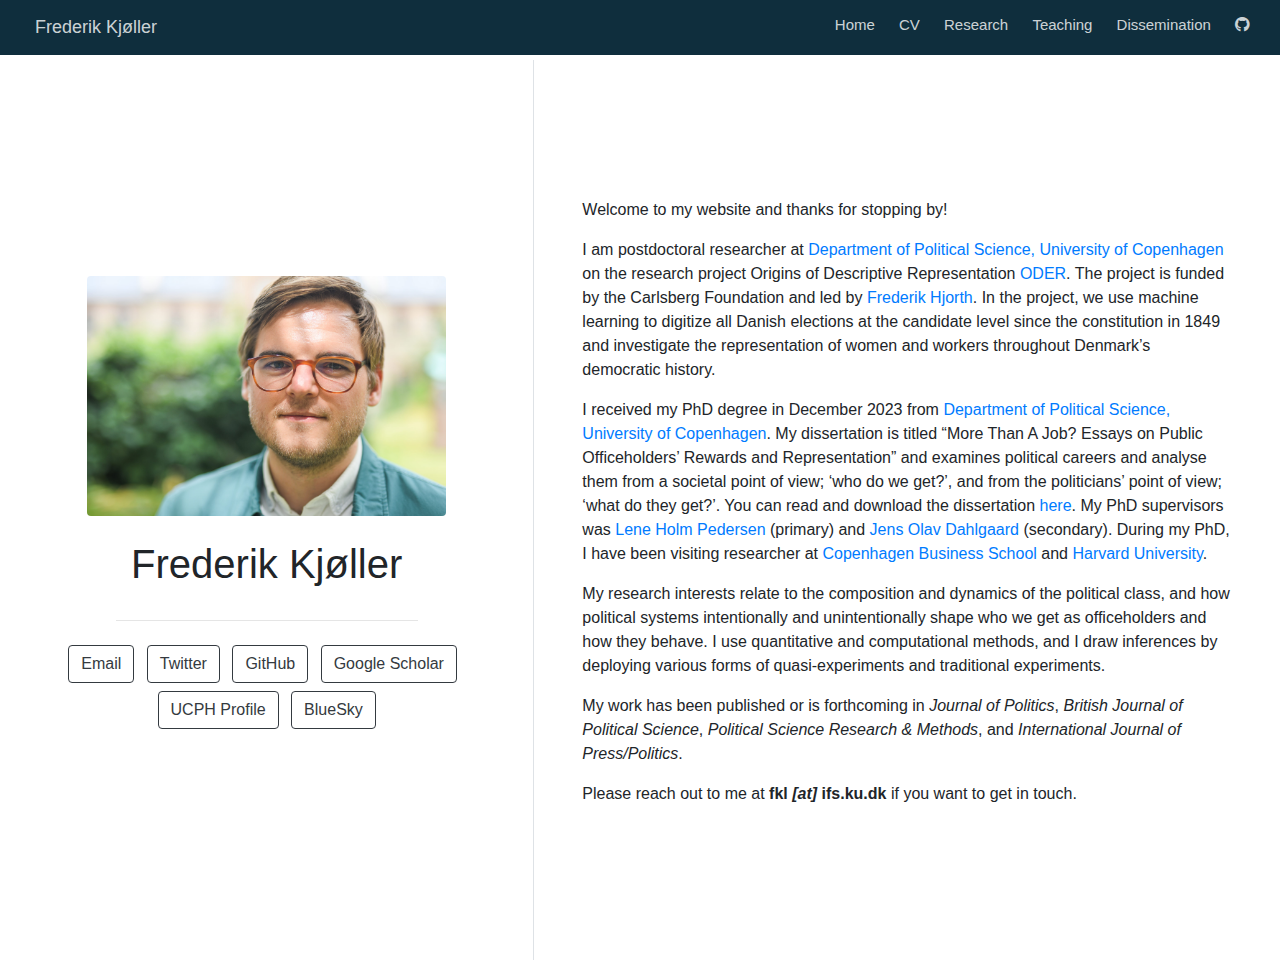
==== commit 5c9a8f8c: "Opdatering" ====
--- a/docs/index.html
+++ b/docs/index.html
@@ -1083,10 +1083,15 @@
             <p>My research interests relate to the composition and
             dynamics of the political class, and how political systems
             intentionally and unintentionally shape who we get as
-            officeholders and how they behave. My research rely on
-            quantitative methods, and I draw inference by deploying
+            officeholders and how they behave. I use quantitative and
+            computational methods, and I draw inferences by deploying
             various forms of quasi-experiments and traditional
             experiments.</p>
+            <p>My work has been published or is forthcoming in
+            <em>Journal of Politics</em>, <em>British Journal of
+            Political Science</em>, <em>Political Science Research &amp;
+            Methods</em>, and <em>International Journal of
+            Press/Politics</em>.</p>
             <p>Please reach out to me at <strong>fkl <em>[at]</em>
             ifs.ku.dk</strong> if you want to get in touch.</p>
           </div>
@@ -1178,10 +1183,15 @@
               <p>My research interests relate to the composition and
               dynamics of the political class, and how political systems
               intentionally and unintentionally shape who we get as
-              officeholders and how they behave. My research rely on
-              quantitative methods, and I draw inference by deploying
+              officeholders and how they behave. I use quantitative and
+              computational methods, and I draw inferences by deploying
               various forms of quasi-experiments and traditional
               experiments.</p>
+              <p>My work has been published or is forthcoming in
+              <em>Journal of Politics</em>, <em>British Journal of
+              Political Science</em>, <em>Political Science Research
+              &amp; Methods</em>, and <em>International Journal of
+              Press/Politics</em>.</p>
               <p>Please reach out to me at <strong>fkl <em>[at]</em>
               ifs.ku.dk</strong> if you want to get in touch.</p>
             </div>
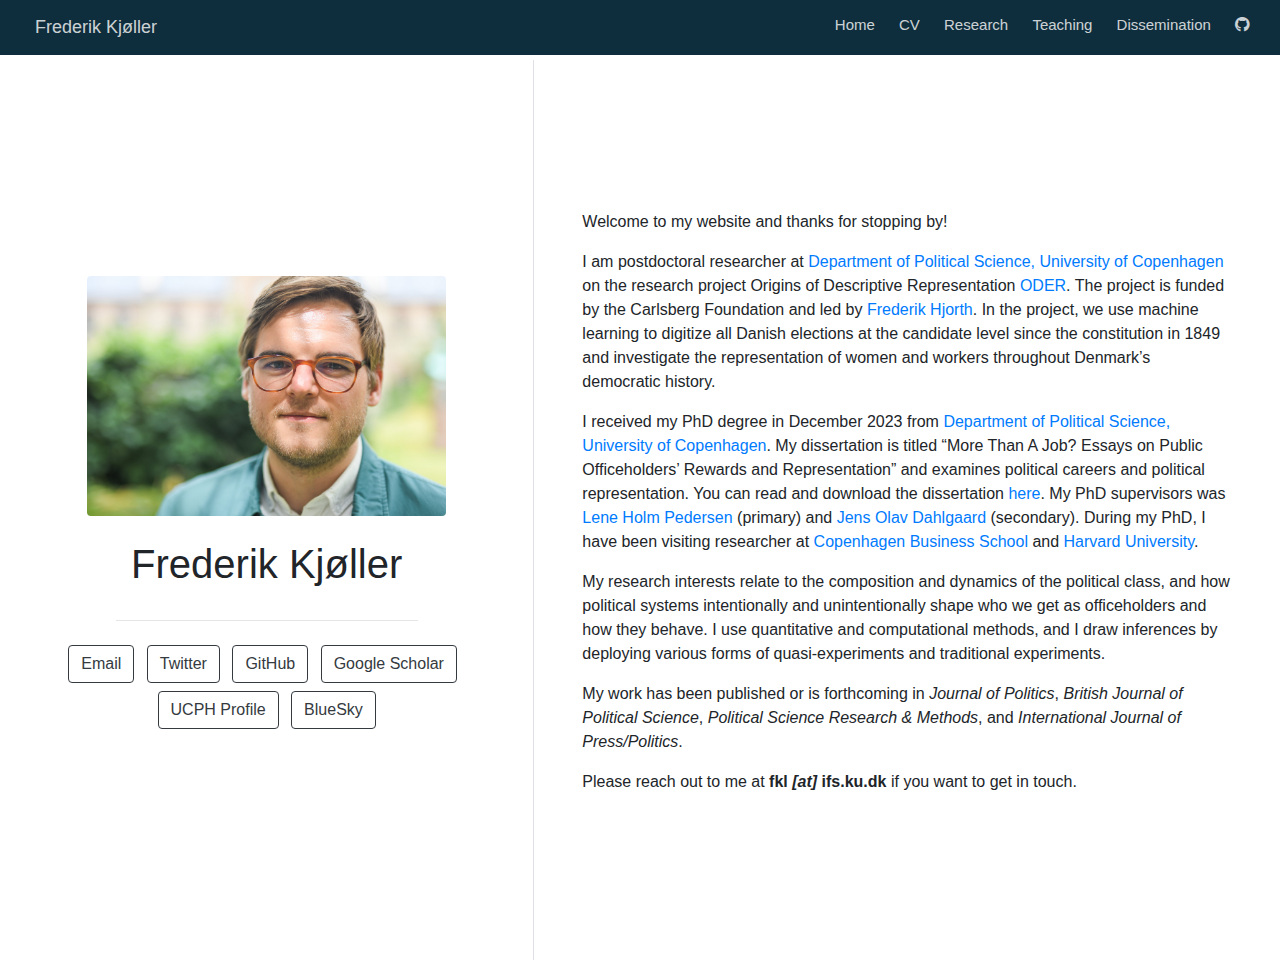
==== commit e28192ab: "small changes" ====
--- a/docs/index.html
+++ b/docs/index.html
@@ -1066,10 +1066,8 @@
             Political Science, University of Copenhagen</a>. My
             dissertation is titled “More Than A Job? Essays on Public
             Officeholders’ Rewards and Representation” and examines
-            political careers and analyse them from a societal point of
-            view; ‘who do we get?’, and from the politicians’ point of
-            view; ‘what do they get?’. You can read and download the
-            dissertation <a
+            political careers and political representation. You can read
+            and download the dissertation <a
             href="https://www.dropbox.com/scl/fi/enie81c4cpdcdr0q4jruv/Kjoeller2023morethanajob.pdf?rlkey=x45lifhnqa7a23a6a9b9jf1dv&amp;dl=0">here</a>.
             My PhD supervisors was <a
             href="https://politicalscience.ku.dk/staff/Academic_staff/?pure=en/persons/16215">Lene
@@ -1166,10 +1164,8 @@
               Political Science, University of Copenhagen</a>. My
               dissertation is titled “More Than A Job? Essays on Public
               Officeholders’ Rewards and Representation” and examines
-              political careers and analyse them from a societal point
-              of view; ‘who do we get?’, and from the politicians’ point
-              of view; ‘what do they get?’. You can read and download
-              the dissertation <a
+              political careers and political representation. You can
+              read and download the dissertation <a
               href="https://www.dropbox.com/scl/fi/enie81c4cpdcdr0q4jruv/Kjoeller2023morethanajob.pdf?rlkey=x45lifhnqa7a23a6a9b9jf1dv&amp;dl=0">here</a>.
               My PhD supervisors was <a
               href="https://politicalscience.ku.dk/staff/Academic_staff/?pure=en/persons/16215">Lene
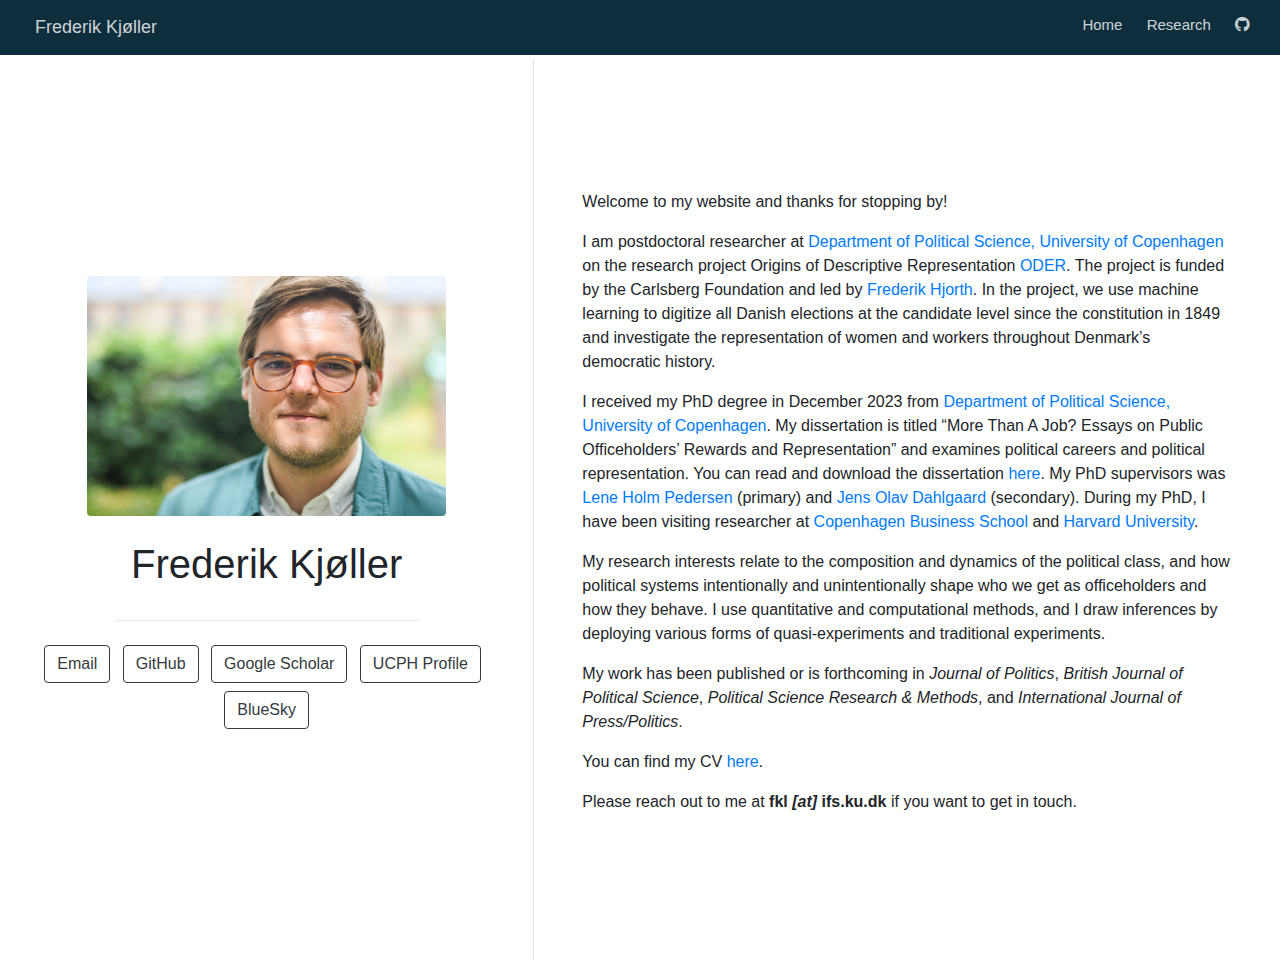
==== commit 01bfd768: "Lidt oprydning" ====
--- a/docs/index.html
+++ b/docs/index.html
@@ -969,10 +969,7 @@
           </div>
           <div class="nav-right">
           <a href="index.html">Home</a>
-          <a href="cv.html">CV</a>
           <a href="research.html">Research</a>
-          <a href="teaching.html">Teaching</a>
-          <a href="dissemination.html">Dissemination</a>
           <a href="https://github.com/fkjoellerlarsen">
           <i class="fab fa-github" aria-hidden="true"></i>
           </a>
@@ -1002,13 +999,6 @@
                     <a href=mailto:fkl@ifs.ku.dk>
                       <button type="button" class="btn btn-outline-dark mb-2">
                         Email
-                      </button>
-                    </a>
-                  </li>
-                                    <li class="list-inline-item">
-                    <a href=https://twitter.com/fkjoellerlarsen>
-                      <button type="button" class="btn btn-outline-dark mb-2">
-                        Twitter
                       </button>
                     </a>
                   </li>
@@ -1090,6 +1080,8 @@
             Political Science</em>, <em>Political Science Research &amp;
             Methods</em>, and <em>International Journal of
             Press/Politics</em>.</p>
+            <p>You can find my CV <a
+            href="https://www.dropbox.com/scl/fi/n8i2dm6o9d36fgos6rlv9/cv_frederik_kjoeller.pdf?rlkey=8vsa9imyxu31eigplwq3egomt&amp;dl=0">here</a>.</p>
             <p>Please reach out to me at <strong>fkl <em>[at]</em>
             ifs.ku.dk</strong> if you want to get in touch.</p>
           </div>
@@ -1115,11 +1107,6 @@
                                     <a href=mailto:fkl@ifs.ku.dk>
                     <button type="button" class="list-group-item list-group-item-action my-1 rounded">
                       Email
-                    </button>
-                  </a>
-                                    <a href=https://twitter.com/fkjoellerlarsen>
-                    <button type="button" class="list-group-item list-group-item-action my-1 rounded">
-                      Twitter
                     </button>
                   </a>
                                     <a href=https://github.com/fkjoellerlarsen>
@@ -1188,6 +1175,8 @@
               Political Science</em>, <em>Political Science Research
               &amp; Methods</em>, and <em>International Journal of
               Press/Politics</em>.</p>
+              <p>You can find my CV <a
+              href="https://www.dropbox.com/scl/fi/n8i2dm6o9d36fgos6rlv9/cv_frederik_kjoeller.pdf?rlkey=8vsa9imyxu31eigplwq3egomt&amp;dl=0">here</a>.</p>
               <p>Please reach out to me at <strong>fkl <em>[at]</em>
               ifs.ku.dk</strong> if you want to get in touch.</p>
             </div>
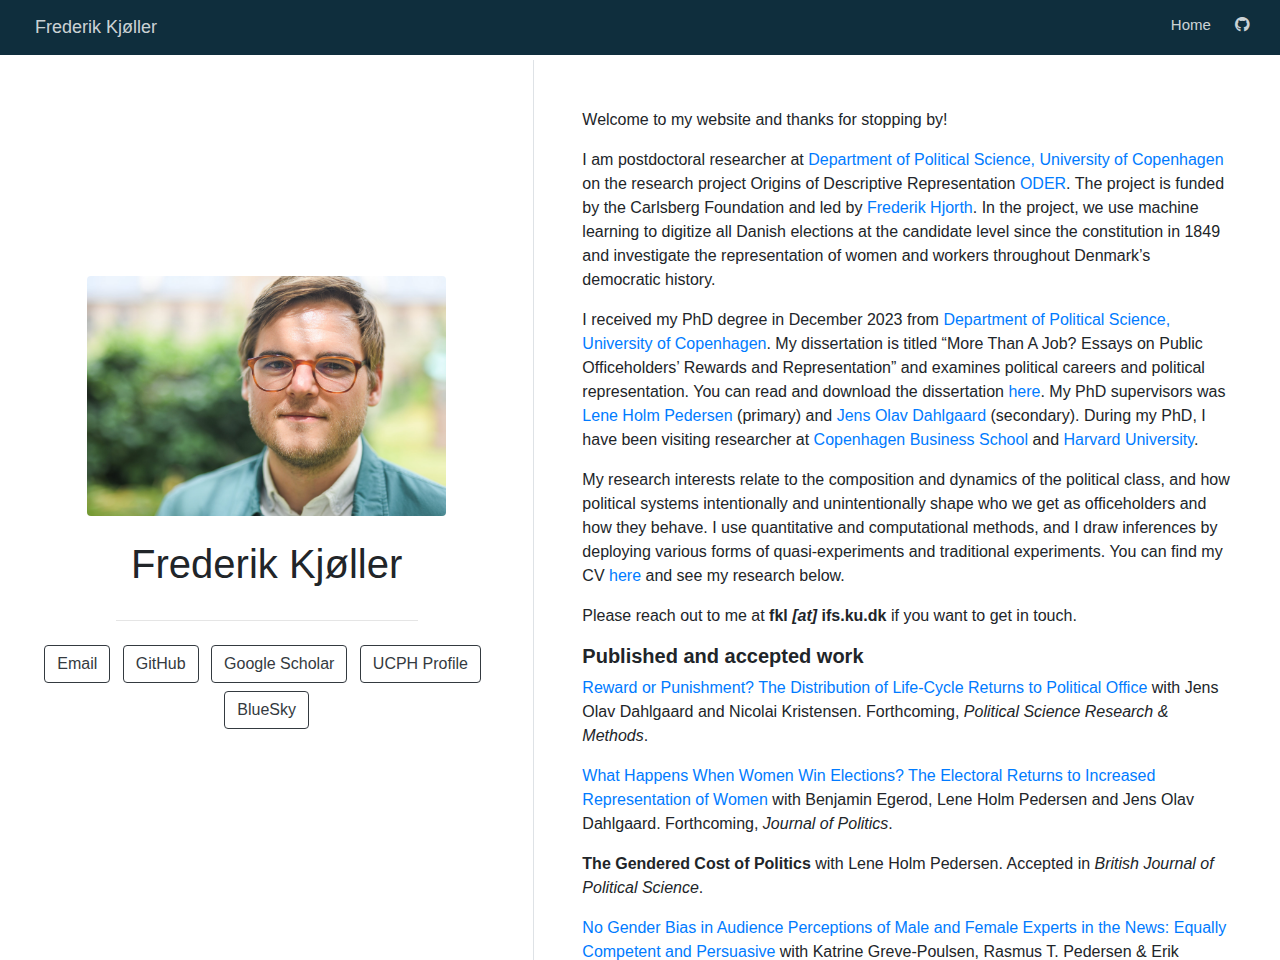
==== commit e1f71335: "research på main page" ====
--- a/docs/index.html
+++ b/docs/index.html
@@ -969,7 +969,6 @@
           </div>
           <div class="nav-right">
           <a href="index.html">Home</a>
-          <a href="research.html">Research</a>
           <a href="https://github.com/fkjoellerlarsen">
           <i class="fab fa-github" aria-hidden="true"></i>
           </a>
@@ -1074,16 +1073,86 @@
             officeholders and how they behave. I use quantitative and
             computational methods, and I draw inferences by deploying
             various forms of quasi-experiments and traditional
-            experiments.</p>
-            <p>My work has been published or is forthcoming in
-            <em>Journal of Politics</em>, <em>British Journal of
-            Political Science</em>, <em>Political Science Research &amp;
-            Methods</em>, and <em>International Journal of
-            Press/Politics</em>.</p>
-            <p>You can find my CV <a
-            href="https://www.dropbox.com/scl/fi/n8i2dm6o9d36fgos6rlv9/cv_frederik_kjoeller.pdf?rlkey=8vsa9imyxu31eigplwq3egomt&amp;dl=0">here</a>.</p>
+            experiments. You can find my CV <a
+            href="https://www.dropbox.com/scl/fi/n8i2dm6o9d36fgos6rlv9/cv_frederik_kjoeller.pdf?rlkey=8vsa9imyxu31eigplwq3egomt&amp;dl=0">here</a>
+            and see my research below.</p>
             <p>Please reach out to me at <strong>fkl <em>[at]</em>
             ifs.ku.dk</strong> if you want to get in touch.</p>
+            </p>
+            <div id="published-and-accepted-work"
+            class="section level5">
+            <h5><strong>Published and accepted work</strong></h5>
+            <p><a
+            href="https://www.cambridge.org/core/journals/political-science-research-and-methods/article/reward-or-punishment-the-distribution-of-lifecycle-returns-to-political-office/9D15D43DAF4D7BCA1AE469E4E1BC0DE7">Reward
+            or Punishment? The Distribution of Life-Cycle Returns to
+            Political Office</a> with Jens Olav Dahlgaard and Nicolai
+            Kristensen. Forthcoming, <em>Political Science Research
+            &amp; Methods</em>.</p>
+            <p><a
+            href="https://www.journals.uchicago.edu/doi/abs/10.1086/734266?journalCode=jop">What
+            Happens When Women Win Elections? The Electoral Returns to
+            Increased Representation of Women</a> with Benjamin Egerod,
+            Lene Holm Pedersen and Jens Olav Dahlgaard. Forthcoming,
+            <em>Journal of Politics</em>.</p>
+            <!--* We investigate if the election of a woman for office foster female representation in future elections and beyond the candidate herself. We do this by focusing on local elections, where a woman marginally wins a seat over a man competing for the same seat, and estimate what this means to the composition of the future candidate pools and thus how it shapes the supply of political candidates.-->
+            <p>
+            <p><strong>The Gendered Cost of Politics</strong> with Lene
+            Holm Pedersen. Accepted in <em>British Journal of Political
+            Science</em>.</p>
+            <p><a
+            href="https://journals.sagepub.com/doi/abs/10.1177/19401612211025499">No
+            Gender Bias in Audience Perceptions of Male and Female
+            Experts in the News: Equally Competent and Persuasive</a>
+            with Katrine Greve-Poulsen, Rasmus T. Pedersen &amp; Erik
+            Albæk. 2021. <em>The International Journal of
+            Press/Politics</em>, 28 (1), 116-137. <a
+            href="https://portal.findresearcher.sdu.dk/en/publications/no-gender-bias-in-audience-perceptions-of-male-and-female-experts">Open
+            Access version</a>, <a href="https://t.co/VNDcuQ8Lnz">Code
+            and replication data</a>.</p>
+            <p>
+            </div>
+            <div id="work-in-progress" class="section level5">
+            <h5><strong>Work in progress</strong></h5>
+            <p><strong>Government Ideology and Gender Equality in Public
+            Sector Career Progression</strong> with Lasse Aaskoven and
+            Benjamin Egerod. Revise &amp; Resubmit in <em>Political
+            Science Research &amp; Methods</em>.</p>
+            <!--* Relying on granular data of the universe of Danish civil servants, we estimate how women’s career progression in the Danish bureaucracy depend on the ideology of the government in office.-->
+            <p>
+            <p><strong>The Career Rewards of Being Part-time
+            Politician</strong></p>
+            <!--* I estimate how holding a part-time political office affect income and civil career of Danish local councilors. Concerning the latter, I specifically investigate what being a local councilor do to the councilors labour supply and probability of being promoted in their outside job.-->
+            <p>
+            <p><strong>The Gender of a Big Spender? The Causal Effect of
+            Women on Agenda-Setting, Public Budgeting and
+            Expenditures</strong> with Karl-Emil Svenningsen Bendtsen
+            &amp; Lene Holm Pedersen. Under review.</p>
+            <p>
+            <p><strong>The Effects of Electing Working Class
+            Candidates</strong> with Olivia Levinsen, Anna Lund &amp;
+            Frederik Hjorth.</p>
+            <p>
+            <p><strong>Male Managers and the Promotion of Women in
+            Public Service</strong> with Lasse Aaskoven &amp; Benjamin
+            Egerod.</p>
+            <p>
+            <p><strong>Cherries on Top? The Effect of Ballot
+            Ordering</strong> with Olivia Levinsen, Anna Lund &amp;
+            Frederik Hjorth.</p>
+            <p>
+            <p><strong>Proximity to Parliament: The Representational
+            Effects of Politicians’ Costs of Commuting</strong> with
+            Frederik Hjorth.</p>
+            </div>
+            <div id="work-in-danish" class="section level5">
+            <h5><strong>Work in Danish</strong></h5>
+            <p><strong>Stabil Politisk Tillid Trods Minksag og
+            Coronapandemi</strong> with Rune Stubager. English: Stable
+            Political Trust Despite Mink Case and Corona Pandemic. Book
+            chapter in <em>Partiledernes Kamp Om Midten</em> (ed. Kasper
+            M. Hansen &amp; Rune Stubager), a book examining the Danish
+            Election 2022.</p>
+            </div>
           </div>
         </div>
       </div>
@@ -1169,16 +1238,86 @@
               officeholders and how they behave. I use quantitative and
               computational methods, and I draw inferences by deploying
               various forms of quasi-experiments and traditional
-              experiments.</p>
-              <p>My work has been published or is forthcoming in
-              <em>Journal of Politics</em>, <em>British Journal of
-              Political Science</em>, <em>Political Science Research
-              &amp; Methods</em>, and <em>International Journal of
-              Press/Politics</em>.</p>
-              <p>You can find my CV <a
-              href="https://www.dropbox.com/scl/fi/n8i2dm6o9d36fgos6rlv9/cv_frederik_kjoeller.pdf?rlkey=8vsa9imyxu31eigplwq3egomt&amp;dl=0">here</a>.</p>
+              experiments. You can find my CV <a
+              href="https://www.dropbox.com/scl/fi/n8i2dm6o9d36fgos6rlv9/cv_frederik_kjoeller.pdf?rlkey=8vsa9imyxu31eigplwq3egomt&amp;dl=0">here</a>
+              and see my research below.</p>
               <p>Please reach out to me at <strong>fkl <em>[at]</em>
               ifs.ku.dk</strong> if you want to get in touch.</p>
+              </p>
+              <div id="published-and-accepted-work"
+              class="section level5">
+              <h5><strong>Published and accepted work</strong></h5>
+              <p><a
+              href="https://www.cambridge.org/core/journals/political-science-research-and-methods/article/reward-or-punishment-the-distribution-of-lifecycle-returns-to-political-office/9D15D43DAF4D7BCA1AE469E4E1BC0DE7">Reward
+              or Punishment? The Distribution of Life-Cycle Returns to
+              Political Office</a> with Jens Olav Dahlgaard and Nicolai
+              Kristensen. Forthcoming, <em>Political Science Research
+              &amp; Methods</em>.</p>
+              <p><a
+              href="https://www.journals.uchicago.edu/doi/abs/10.1086/734266?journalCode=jop">What
+              Happens When Women Win Elections? The Electoral Returns to
+              Increased Representation of Women</a> with Benjamin
+              Egerod, Lene Holm Pedersen and Jens Olav Dahlgaard.
+              Forthcoming, <em>Journal of Politics</em>.</p>
+              <!--* We investigate if the election of a woman for office foster female representation in future elections and beyond the candidate herself. We do this by focusing on local elections, where a woman marginally wins a seat over a man competing for the same seat, and estimate what this means to the composition of the future candidate pools and thus how it shapes the supply of political candidates.-->
+              <p>
+              <p><strong>The Gendered Cost of Politics</strong> with
+              Lene Holm Pedersen. Accepted in <em>British Journal of
+              Political Science</em>.</p>
+              <p><a
+              href="https://journals.sagepub.com/doi/abs/10.1177/19401612211025499">No
+              Gender Bias in Audience Perceptions of Male and Female
+              Experts in the News: Equally Competent and Persuasive</a>
+              with Katrine Greve-Poulsen, Rasmus T. Pedersen &amp; Erik
+              Albæk. 2021. <em>The International Journal of
+              Press/Politics</em>, 28 (1), 116-137. <a
+              href="https://portal.findresearcher.sdu.dk/en/publications/no-gender-bias-in-audience-perceptions-of-male-and-female-experts">Open
+              Access version</a>, <a href="https://t.co/VNDcuQ8Lnz">Code
+              and replication data</a>.</p>
+              <p>
+              </div>
+              <div id="work-in-progress" class="section level5">
+              <h5><strong>Work in progress</strong></h5>
+              <p><strong>Government Ideology and Gender Equality in
+              Public Sector Career Progression</strong> with Lasse
+              Aaskoven and Benjamin Egerod. Revise &amp; Resubmit in
+              <em>Political Science Research &amp; Methods</em>.</p>
+              <!--* Relying on granular data of the universe of Danish civil servants, we estimate how women’s career progression in the Danish bureaucracy depend on the ideology of the government in office.-->
+              <p>
+              <p><strong>The Career Rewards of Being Part-time
+              Politician</strong></p>
+              <!--* I estimate how holding a part-time political office affect income and civil career of Danish local councilors. Concerning the latter, I specifically investigate what being a local councilor do to the councilors labour supply and probability of being promoted in their outside job.-->
+              <p>
+              <p><strong>The Gender of a Big Spender? The Causal Effect
+              of Women on Agenda-Setting, Public Budgeting and
+              Expenditures</strong> with Karl-Emil Svenningsen Bendtsen
+              &amp; Lene Holm Pedersen. Under review.</p>
+              <p>
+              <p><strong>The Effects of Electing Working Class
+              Candidates</strong> with Olivia Levinsen, Anna Lund &amp;
+              Frederik Hjorth.</p>
+              <p>
+              <p><strong>Male Managers and the Promotion of Women in
+              Public Service</strong> with Lasse Aaskoven &amp; Benjamin
+              Egerod.</p>
+              <p>
+              <p><strong>Cherries on Top? The Effect of Ballot
+              Ordering</strong> with Olivia Levinsen, Anna Lund &amp;
+              Frederik Hjorth.</p>
+              <p>
+              <p><strong>Proximity to Parliament: The Representational
+              Effects of Politicians’ Costs of Commuting</strong> with
+              Frederik Hjorth.</p>
+              </div>
+              <div id="work-in-danish" class="section level5">
+              <h5><strong>Work in Danish</strong></h5>
+              <p><strong>Stabil Politisk Tillid Trods Minksag og
+              Coronapandemi</strong> with Rune Stubager. English: Stable
+              Political Trust Despite Mink Case and Corona Pandemic.
+              Book chapter in <em>Partiledernes Kamp Om Midten</em>
+              (ed. Kasper M. Hansen &amp; Rune Stubager), a book
+              examining the Danish Election 2022.</p>
+              </div>
             </div>
         </div>
       </div>
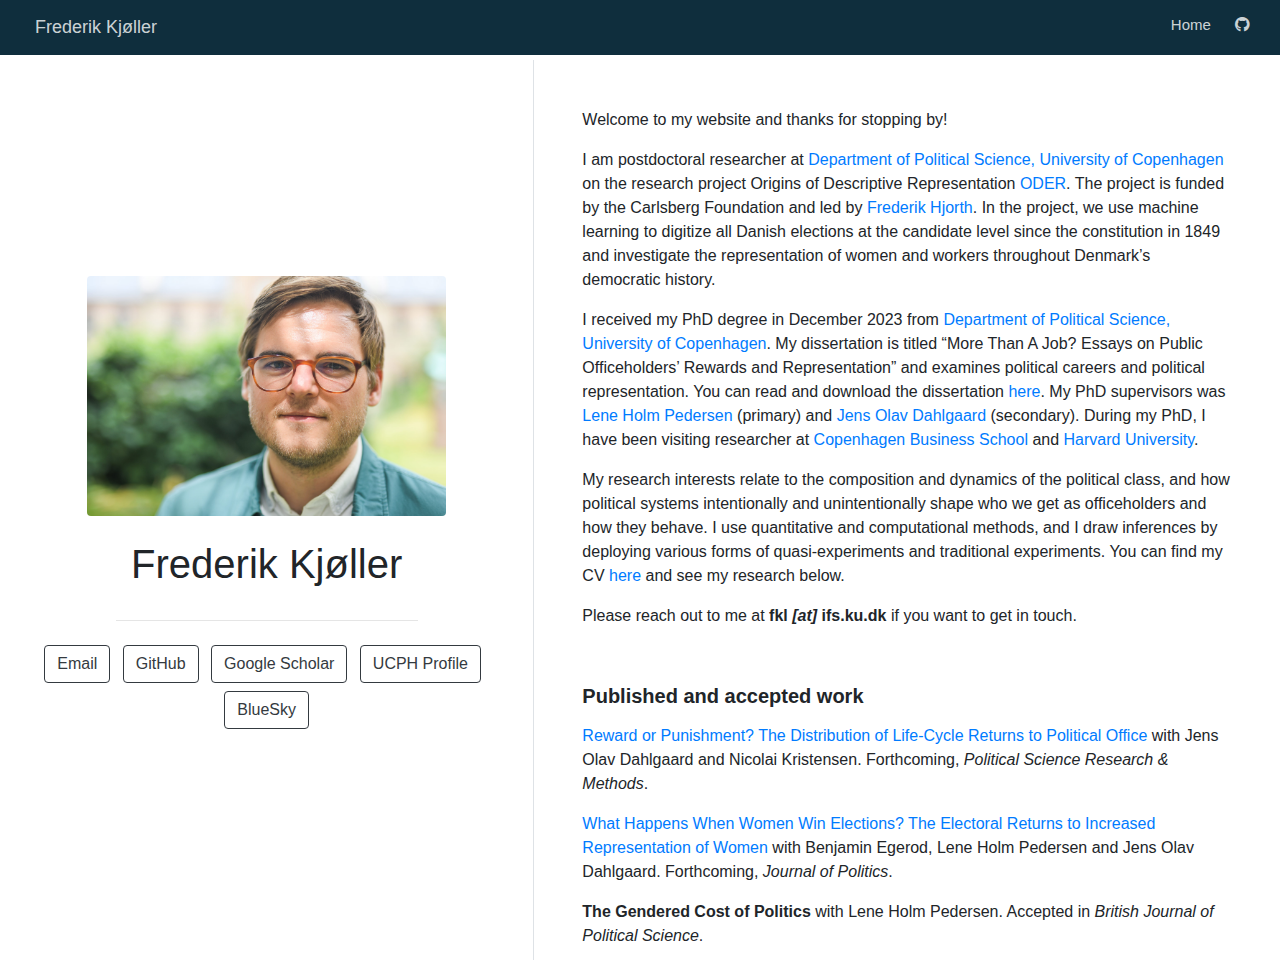
==== commit 0d47ce83: "spacing i research sektion" ====
--- a/docs/index.html
+++ b/docs/index.html
@@ -1078,10 +1078,11 @@
             and see my research below.</p>
             <p>Please reach out to me at <strong>fkl <em>[at]</em>
             ifs.ku.dk</strong> if you want to get in touch.</p>
-            </p>
+            <p><br></p>
             <div id="published-and-accepted-work"
             class="section level5">
             <h5><strong>Published and accepted work</strong></h5>
+            <p>
             <p><a
             href="https://www.cambridge.org/core/journals/political-science-research-and-methods/article/reward-or-punishment-the-distribution-of-lifecycle-returns-to-political-office/9D15D43DAF4D7BCA1AE469E4E1BC0DE7">Reward
             or Punishment? The Distribution of Life-Cycle Returns to
@@ -1109,10 +1110,11 @@
             href="https://portal.findresearcher.sdu.dk/en/publications/no-gender-bias-in-audience-perceptions-of-male-and-female-experts">Open
             Access version</a>, <a href="https://t.co/VNDcuQ8Lnz">Code
             and replication data</a>.</p>
-            <p>
+            <p><br></p>
             </div>
             <div id="work-in-progress" class="section level5">
             <h5><strong>Work in progress</strong></h5>
+            <p>
             <p><strong>Government Ideology and Gender Equality in Public
             Sector Career Progression</strong> with Lasse Aaskoven and
             Benjamin Egerod. Revise &amp; Resubmit in <em>Political
@@ -1143,9 +1145,11 @@
             <p><strong>Proximity to Parliament: The Representational
             Effects of Politicians’ Costs of Commuting</strong> with
             Frederik Hjorth.</p>
+            <p><br></p>
             </div>
             <div id="work-in-danish" class="section level5">
             <h5><strong>Work in Danish</strong></h5>
+            <p>
             <p><strong>Stabil Politisk Tillid Trods Minksag og
             Coronapandemi</strong> with Rune Stubager. English: Stable
             Political Trust Despite Mink Case and Corona Pandemic. Book
@@ -1243,10 +1247,11 @@
               and see my research below.</p>
               <p>Please reach out to me at <strong>fkl <em>[at]</em>
               ifs.ku.dk</strong> if you want to get in touch.</p>
-              </p>
+              <p><br></p>
               <div id="published-and-accepted-work"
               class="section level5">
               <h5><strong>Published and accepted work</strong></h5>
+              <p>
               <p><a
               href="https://www.cambridge.org/core/journals/political-science-research-and-methods/article/reward-or-punishment-the-distribution-of-lifecycle-returns-to-political-office/9D15D43DAF4D7BCA1AE469E4E1BC0DE7">Reward
               or Punishment? The Distribution of Life-Cycle Returns to
@@ -1274,10 +1279,11 @@
               href="https://portal.findresearcher.sdu.dk/en/publications/no-gender-bias-in-audience-perceptions-of-male-and-female-experts">Open
               Access version</a>, <a href="https://t.co/VNDcuQ8Lnz">Code
               and replication data</a>.</p>
-              <p>
+              <p><br></p>
               </div>
               <div id="work-in-progress" class="section level5">
               <h5><strong>Work in progress</strong></h5>
+              <p>
               <p><strong>Government Ideology and Gender Equality in
               Public Sector Career Progression</strong> with Lasse
               Aaskoven and Benjamin Egerod. Revise &amp; Resubmit in
@@ -1308,9 +1314,11 @@
               <p><strong>Proximity to Parliament: The Representational
               Effects of Politicians’ Costs of Commuting</strong> with
               Frederik Hjorth.</p>
+              <p><br></p>
               </div>
               <div id="work-in-danish" class="section level5">
               <h5><strong>Work in Danish</strong></h5>
+              <p>
               <p><strong>Stabil Politisk Tillid Trods Minksag og
               Coronapandemi</strong> with Rune Stubager. English: Stable
               Political Trust Despite Mink Case and Corona Pandemic.
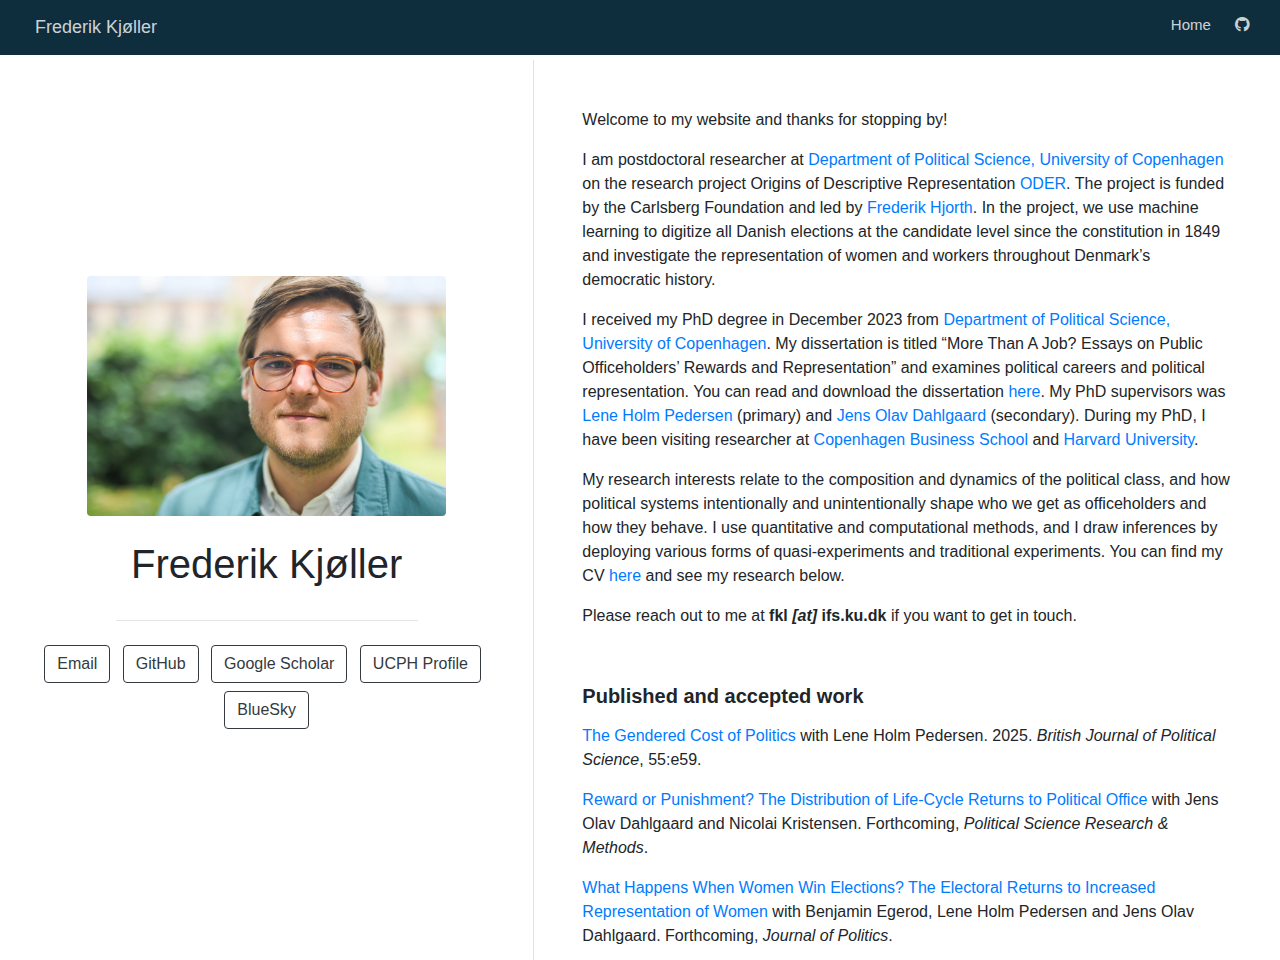
==== commit 2da83181: "publication update" ====
--- a/docs/index.html
+++ b/docs/index.html
@@ -1084,6 +1084,10 @@
             <h5><strong>Published and accepted work</strong></h5>
             <p>
             <p><a
+            href="https://www.cambridge.org/core/journals/british-journal-of-political-science/article/gendered-cost-of-politics/2EADF7209471F07DDFEFB7F4D19A594D">The
+            Gendered Cost of Politics</a> with Lene Holm Pedersen. 2025.
+            <em>British Journal of Political Science</em>, 55:e59.</p>
+            <p><a
             href="https://www.cambridge.org/core/journals/political-science-research-and-methods/article/reward-or-punishment-the-distribution-of-lifecycle-returns-to-political-office/9D15D43DAF4D7BCA1AE469E4E1BC0DE7">Reward
             or Punishment? The Distribution of Life-Cycle Returns to
             Political Office</a> with Jens Olav Dahlgaard and Nicolai
@@ -1096,10 +1100,6 @@
             Lene Holm Pedersen and Jens Olav Dahlgaard. Forthcoming,
             <em>Journal of Politics</em>.</p>
             <!--* We investigate if the election of a woman for office foster female representation in future elections and beyond the candidate herself. We do this by focusing on local elections, where a woman marginally wins a seat over a man competing for the same seat, and estimate what this means to the composition of the future candidate pools and thus how it shapes the supply of political candidates.-->
-            <p>
-            <p><strong>The Gendered Cost of Politics</strong> with Lene
-            Holm Pedersen. Accepted in <em>British Journal of Political
-            Science</em>.</p>
             <p><a
             href="https://journals.sagepub.com/doi/abs/10.1177/19401612211025499">No
             Gender Bias in Audience Perceptions of Male and Female
@@ -1121,8 +1121,8 @@
             Science Research &amp; Methods</em>.</p>
             <!--* Relying on granular data of the universe of Danish civil servants, we estimate how women’s career progression in the Danish bureaucracy depend on the ideology of the government in office.-->
             <p>
-            <p><strong>The Career Rewards of Being Part-time
-            Politician</strong></p>
+            <p><strong>Career Rewards for Part-time
+            Politicians</strong></p>
             <!--* I estimate how holding a part-time political office affect income and civil career of Danish local councilors. Concerning the latter, I specifically investigate what being a local councilor do to the councilors labour supply and probability of being promoted in their outside job.-->
             <p>
             <p><strong>The Gender of a Big Spender? The Causal Effect of
@@ -1253,6 +1253,11 @@
               <h5><strong>Published and accepted work</strong></h5>
               <p>
               <p><a
+              href="https://www.cambridge.org/core/journals/british-journal-of-political-science/article/gendered-cost-of-politics/2EADF7209471F07DDFEFB7F4D19A594D">The
+              Gendered Cost of Politics</a> with Lene Holm Pedersen.
+              2025. <em>British Journal of Political Science</em>,
+              55:e59.</p>
+              <p><a
               href="https://www.cambridge.org/core/journals/political-science-research-and-methods/article/reward-or-punishment-the-distribution-of-lifecycle-returns-to-political-office/9D15D43DAF4D7BCA1AE469E4E1BC0DE7">Reward
               or Punishment? The Distribution of Life-Cycle Returns to
               Political Office</a> with Jens Olav Dahlgaard and Nicolai
@@ -1265,10 +1270,6 @@
               Egerod, Lene Holm Pedersen and Jens Olav Dahlgaard.
               Forthcoming, <em>Journal of Politics</em>.</p>
               <!--* We investigate if the election of a woman for office foster female representation in future elections and beyond the candidate herself. We do this by focusing on local elections, where a woman marginally wins a seat over a man competing for the same seat, and estimate what this means to the composition of the future candidate pools and thus how it shapes the supply of political candidates.-->
-              <p>
-              <p><strong>The Gendered Cost of Politics</strong> with
-              Lene Holm Pedersen. Accepted in <em>British Journal of
-              Political Science</em>.</p>
               <p><a
               href="https://journals.sagepub.com/doi/abs/10.1177/19401612211025499">No
               Gender Bias in Audience Perceptions of Male and Female
@@ -1290,8 +1291,8 @@
               <em>Political Science Research &amp; Methods</em>.</p>
               <!--* Relying on granular data of the universe of Danish civil servants, we estimate how women’s career progression in the Danish bureaucracy depend on the ideology of the government in office.-->
               <p>
-              <p><strong>The Career Rewards of Being Part-time
-              Politician</strong></p>
+              <p><strong>Career Rewards for Part-time
+              Politicians</strong></p>
               <!--* I estimate how holding a part-time political office affect income and civil career of Danish local councilors. Concerning the latter, I specifically investigate what being a local councilor do to the councilors labour supply and probability of being promoted in their outside job.-->
               <p>
               <p><strong>The Gender of a Big Spender? The Causal Effect
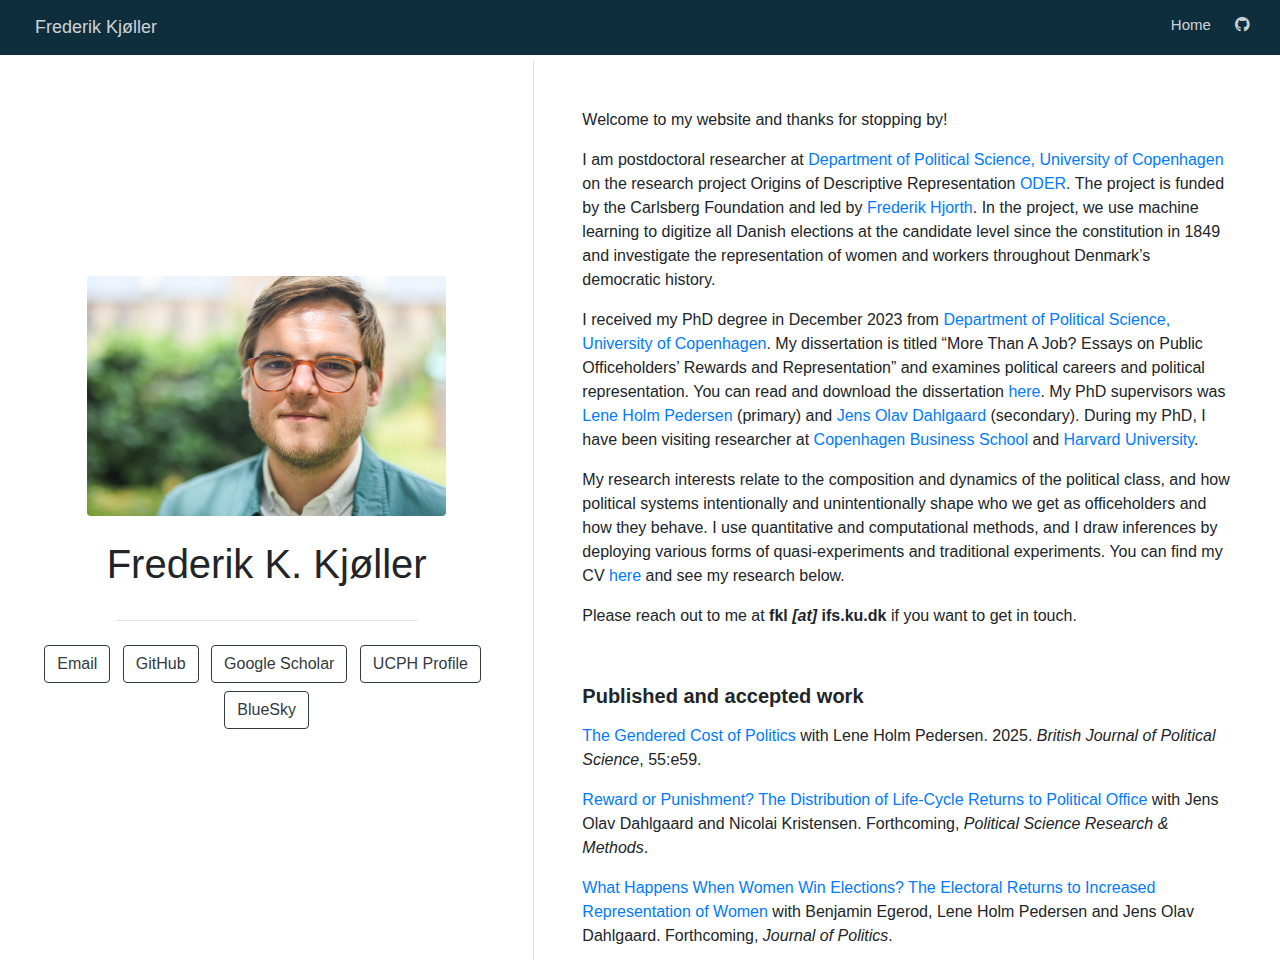
==== commit 7d427312: "mellemnavn" ====
--- a/docs/index.html
+++ b/docs/index.html
@@ -11,7 +11,7 @@
     <link href="https://fonts.googleapis.com/css2?family=Roboto+Slab&display=swap" rel="stylesheet">
     <style type="text/css">body {font-family: 'Roboto Slab', serif;}</style>
 
-    <title>Frederik Kjøller</title>
+    <title>Frederik K. Kjøller</title>
 
     
           <!--radix_placeholder_navigation_in_header-->
@@ -988,7 +988,7 @@
               <img src="images/image_of_me.jpg" style="height:15rem" class="rounded">
             </div>
             <div class="p-2">
-              <h1>Frederik Kjøller</h1>
+              <h1>Frederik K. Kjøller</h1>
             </div>
             <hr style="width:60%;"/>
             <div class="p-2">
@@ -1170,7 +1170,7 @@
               <img src="images/image_of_me.jpg" style="height:15rem" class="rounded">
             </div>
             <div class="p-2 text-center">
-              <h1>Frederik Kjøller</h1>
+              <h1>Frederik K. Kjøller</h1>
             </div>
             <hr style="width:60%;"/>
 
